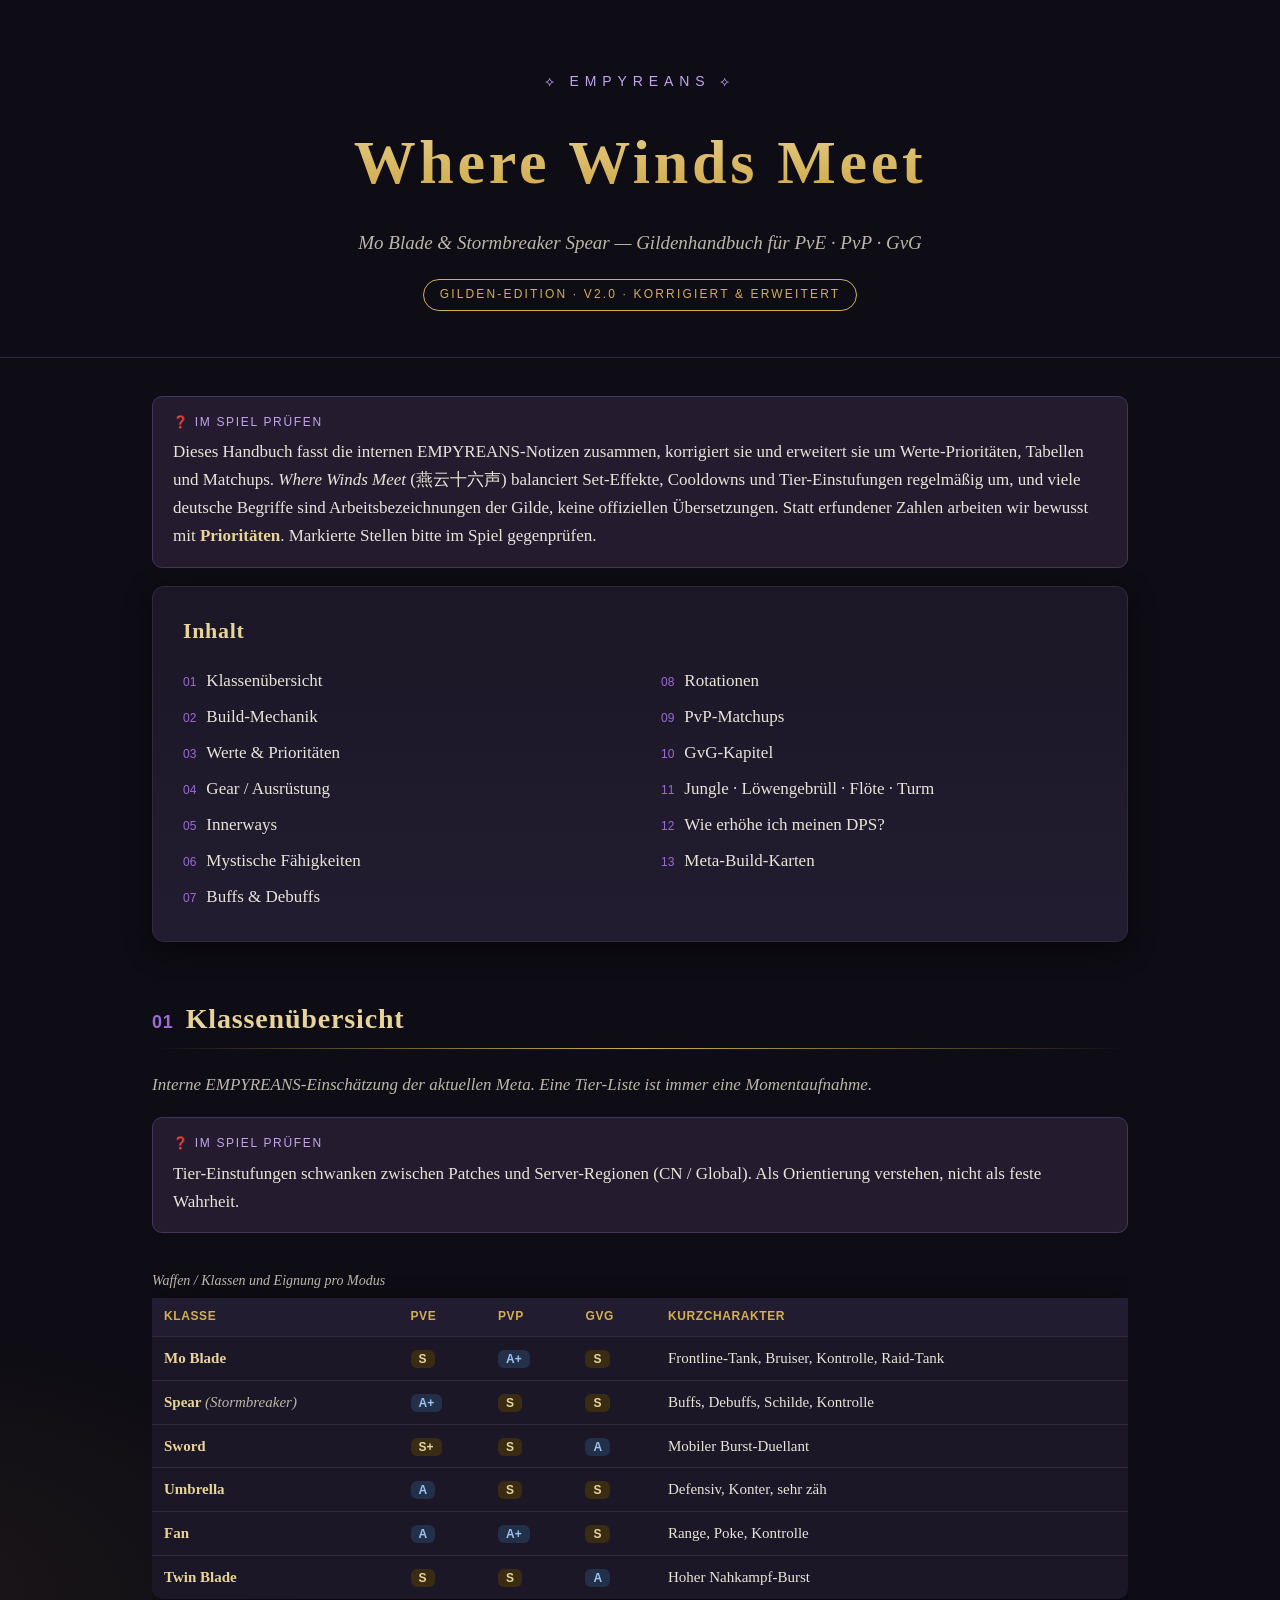
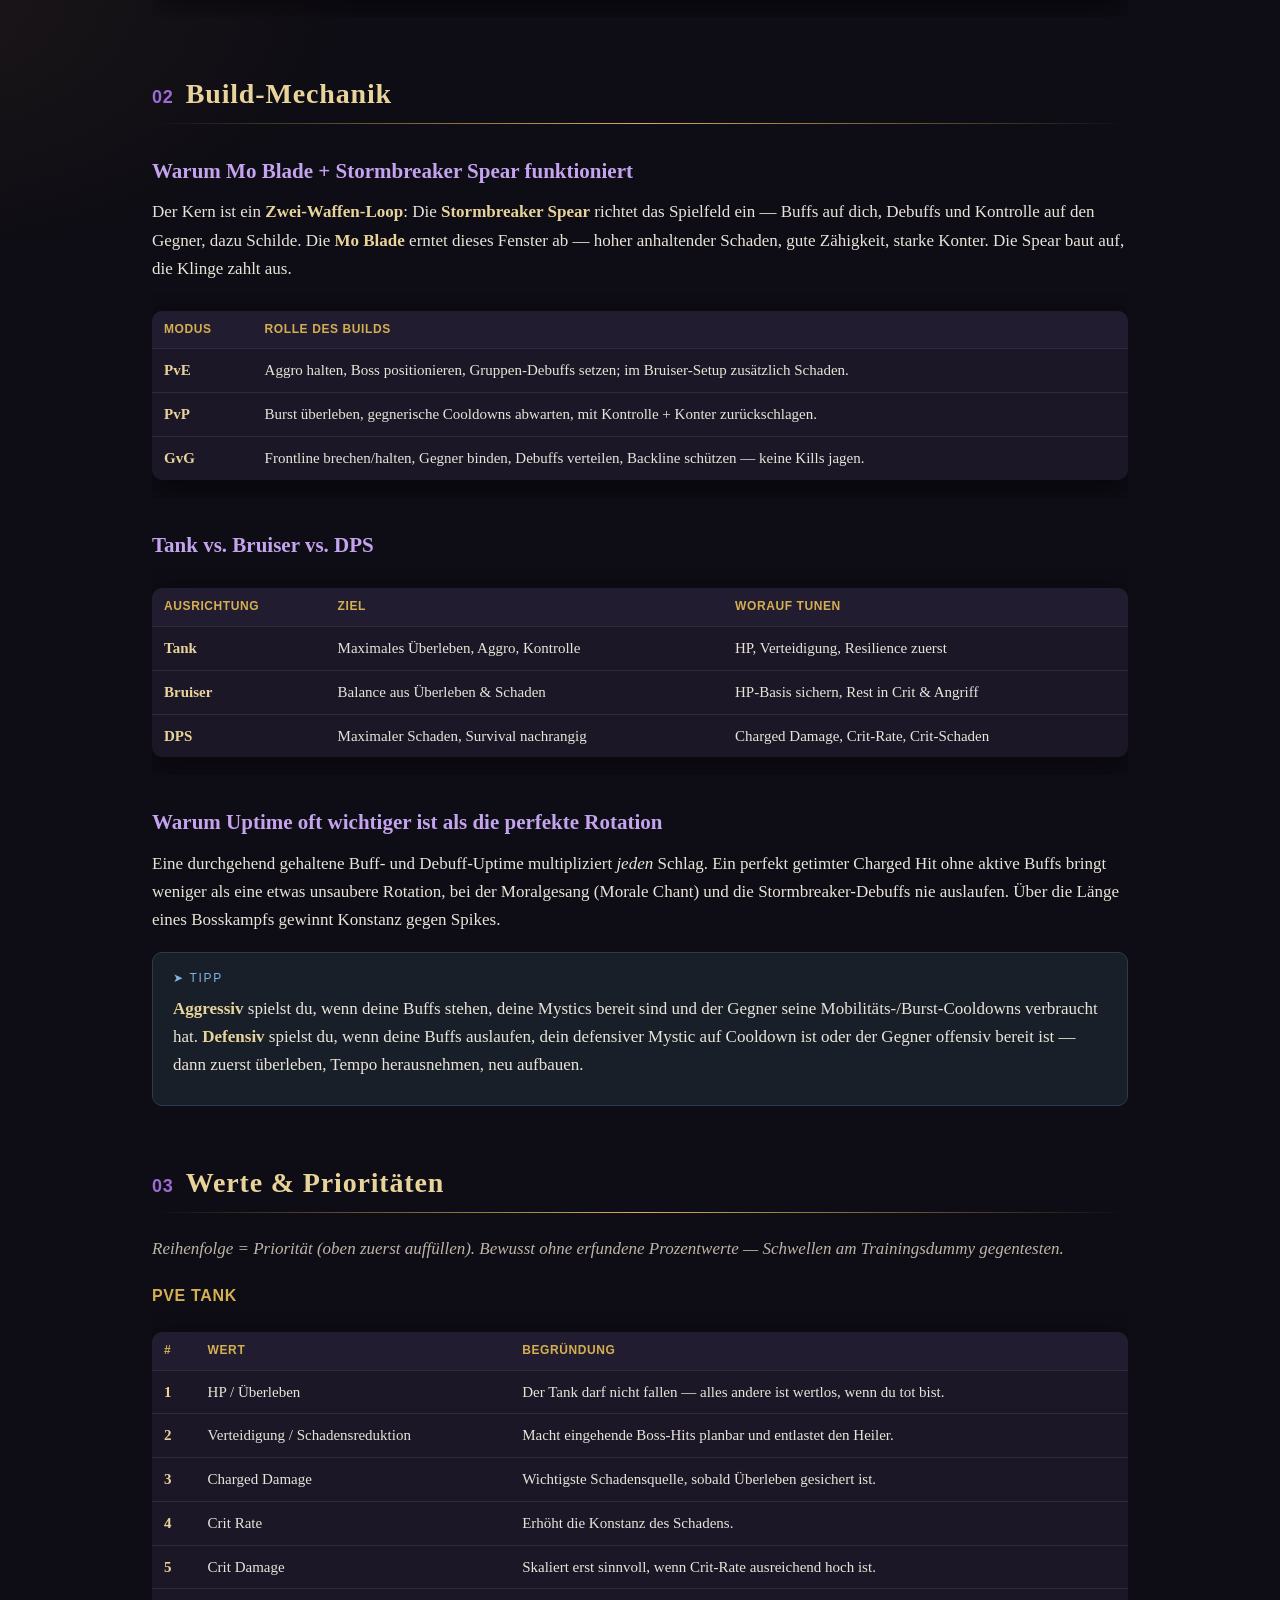
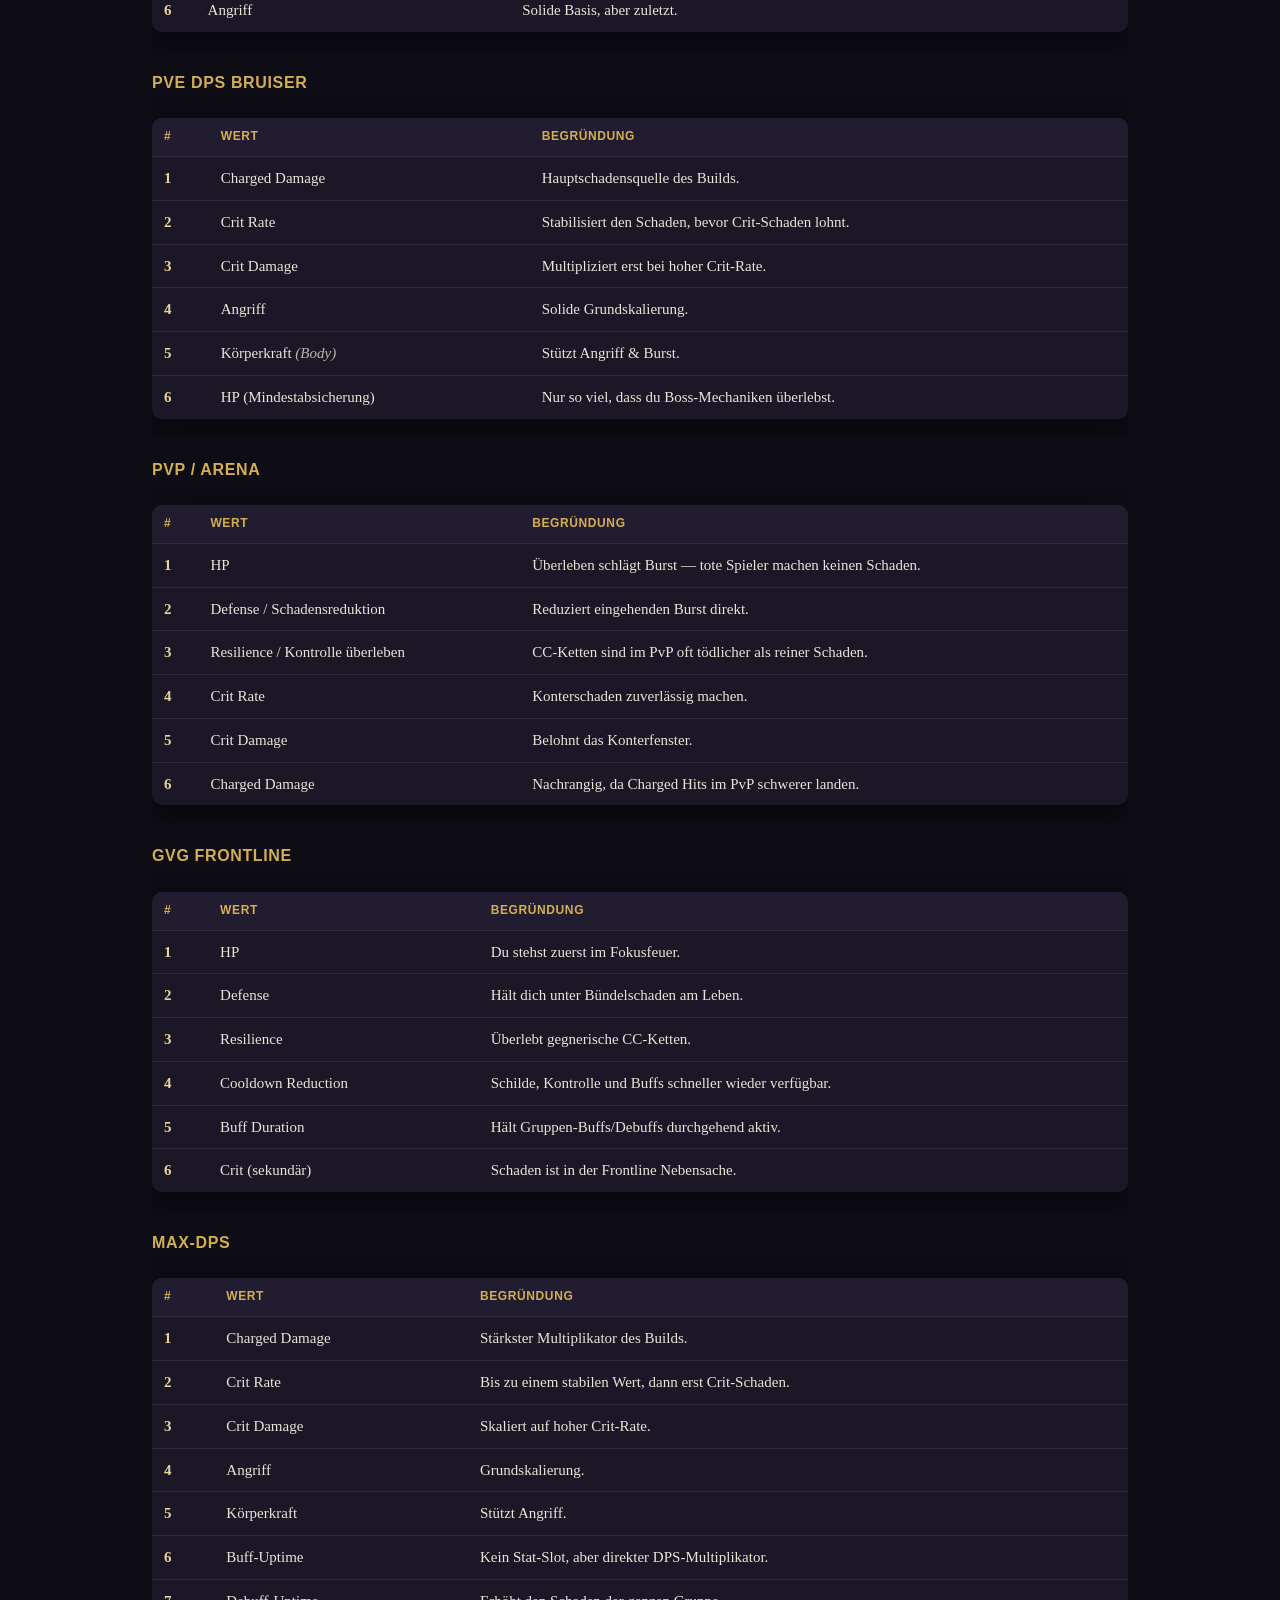
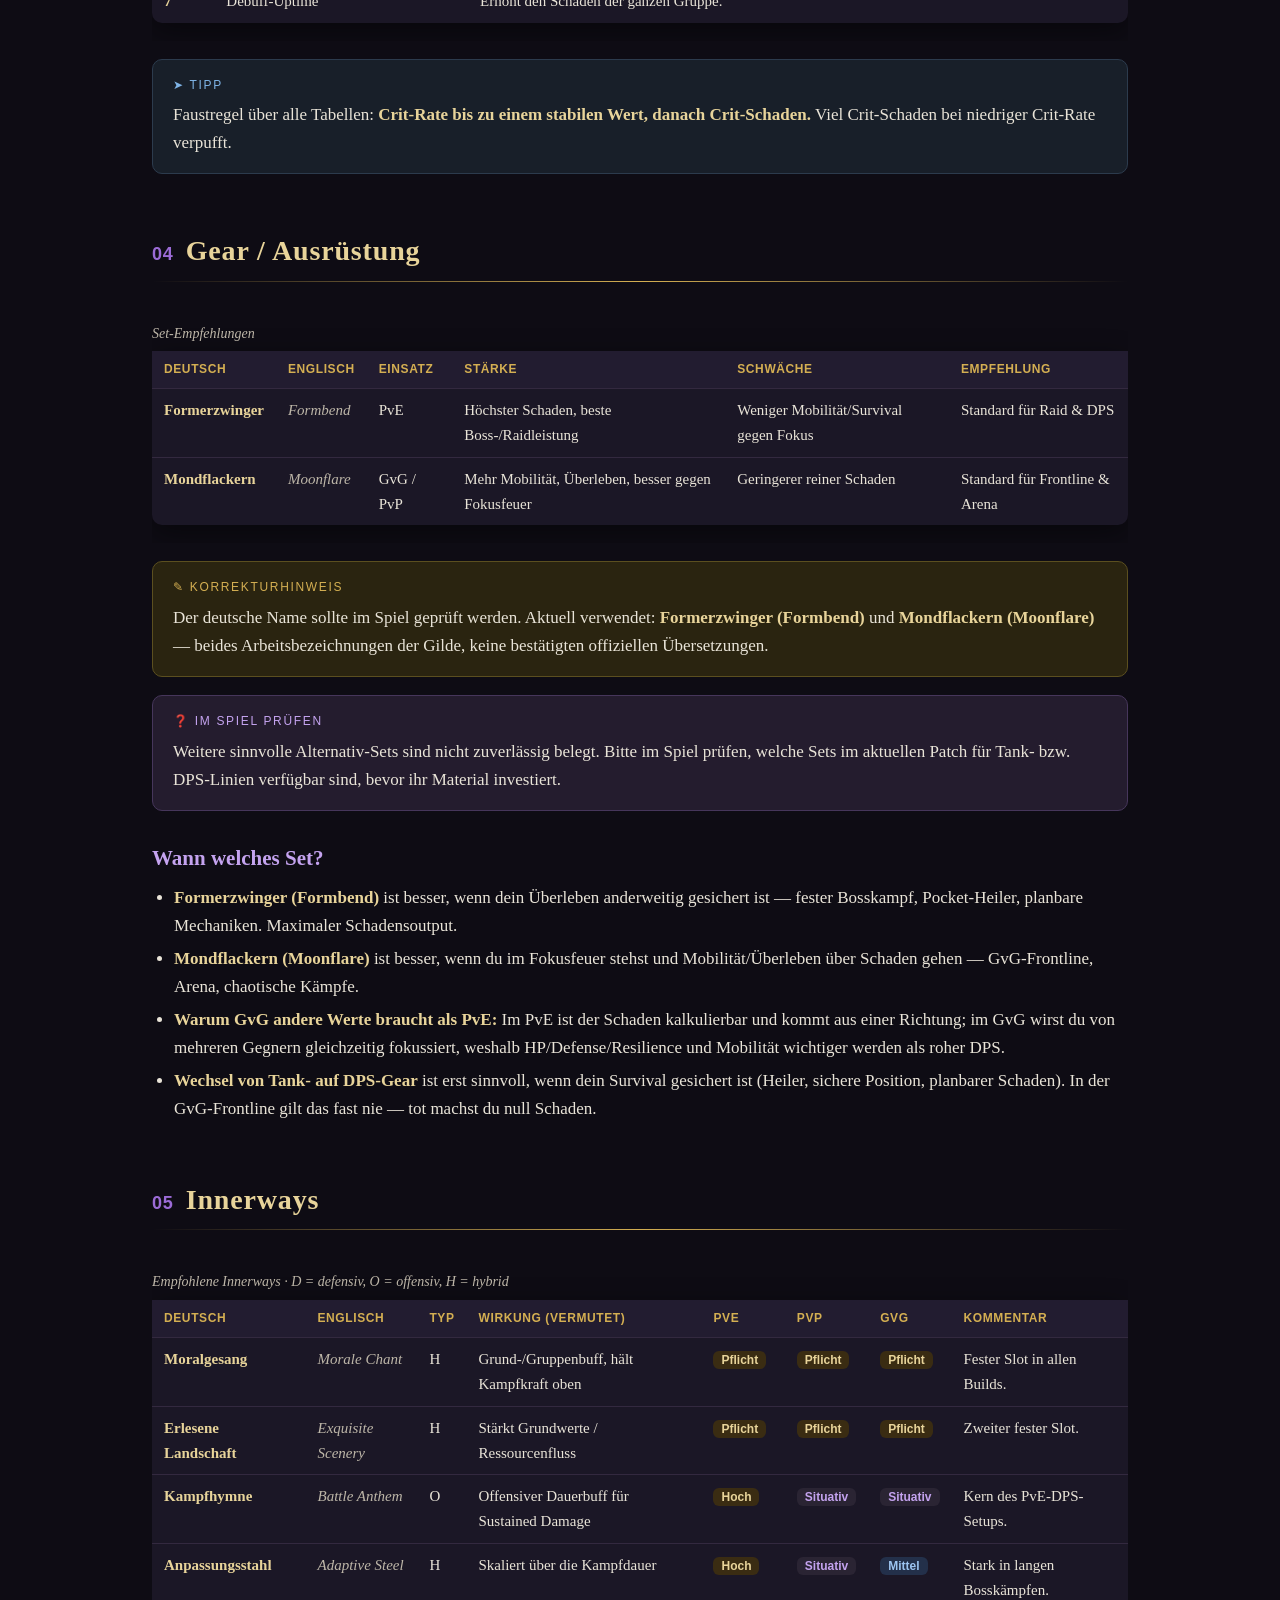
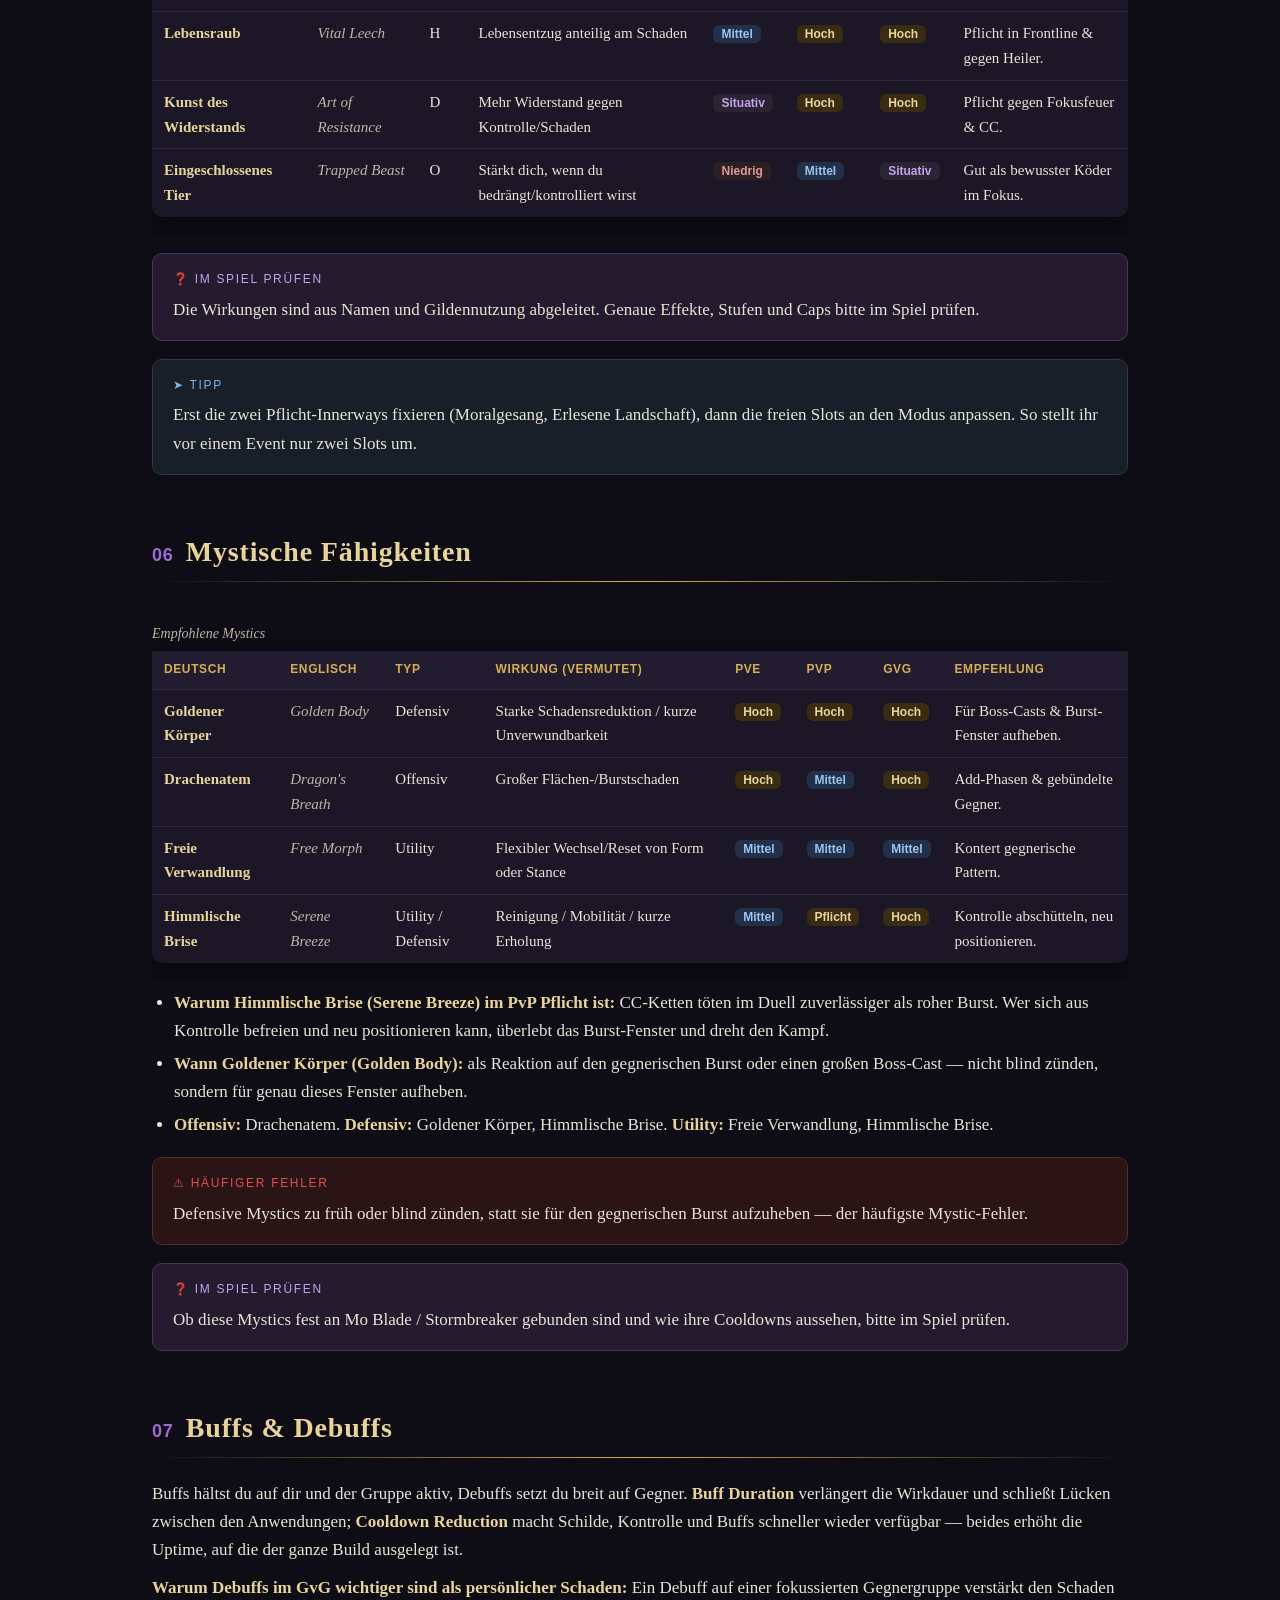
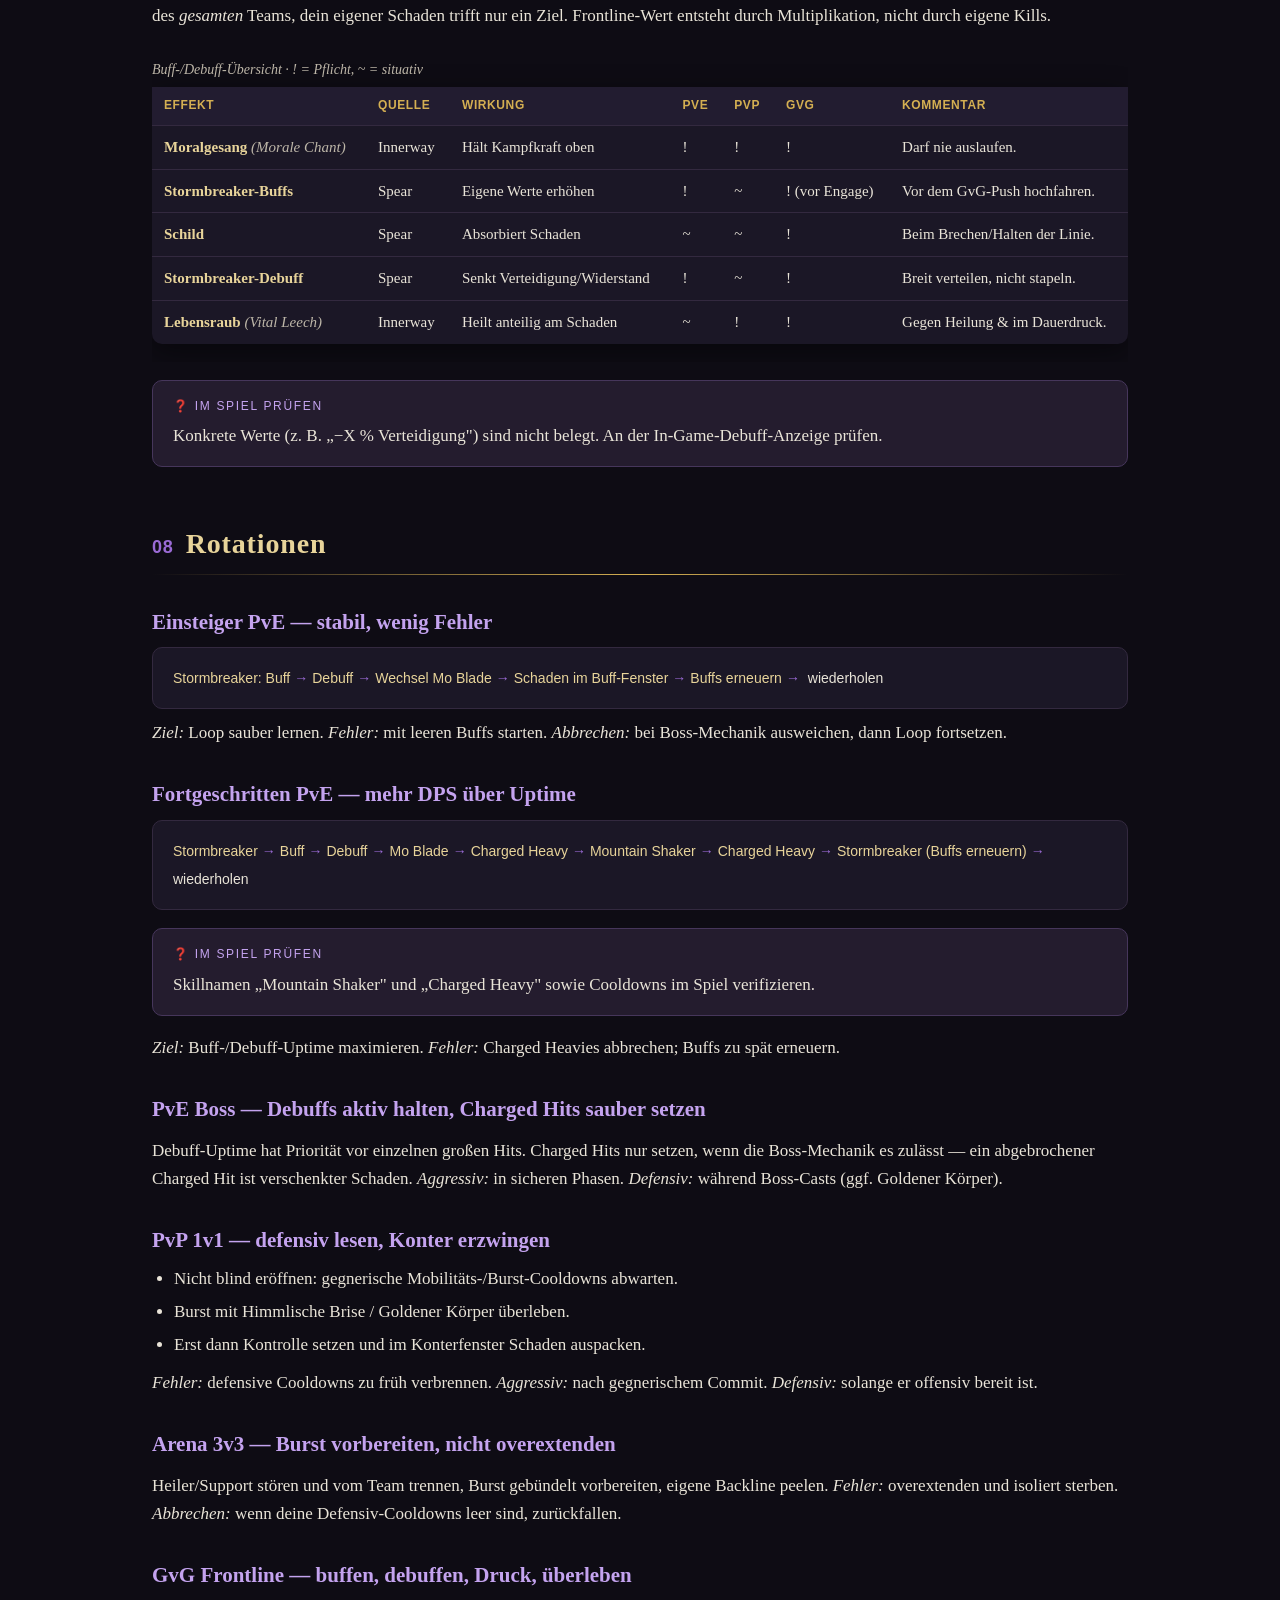
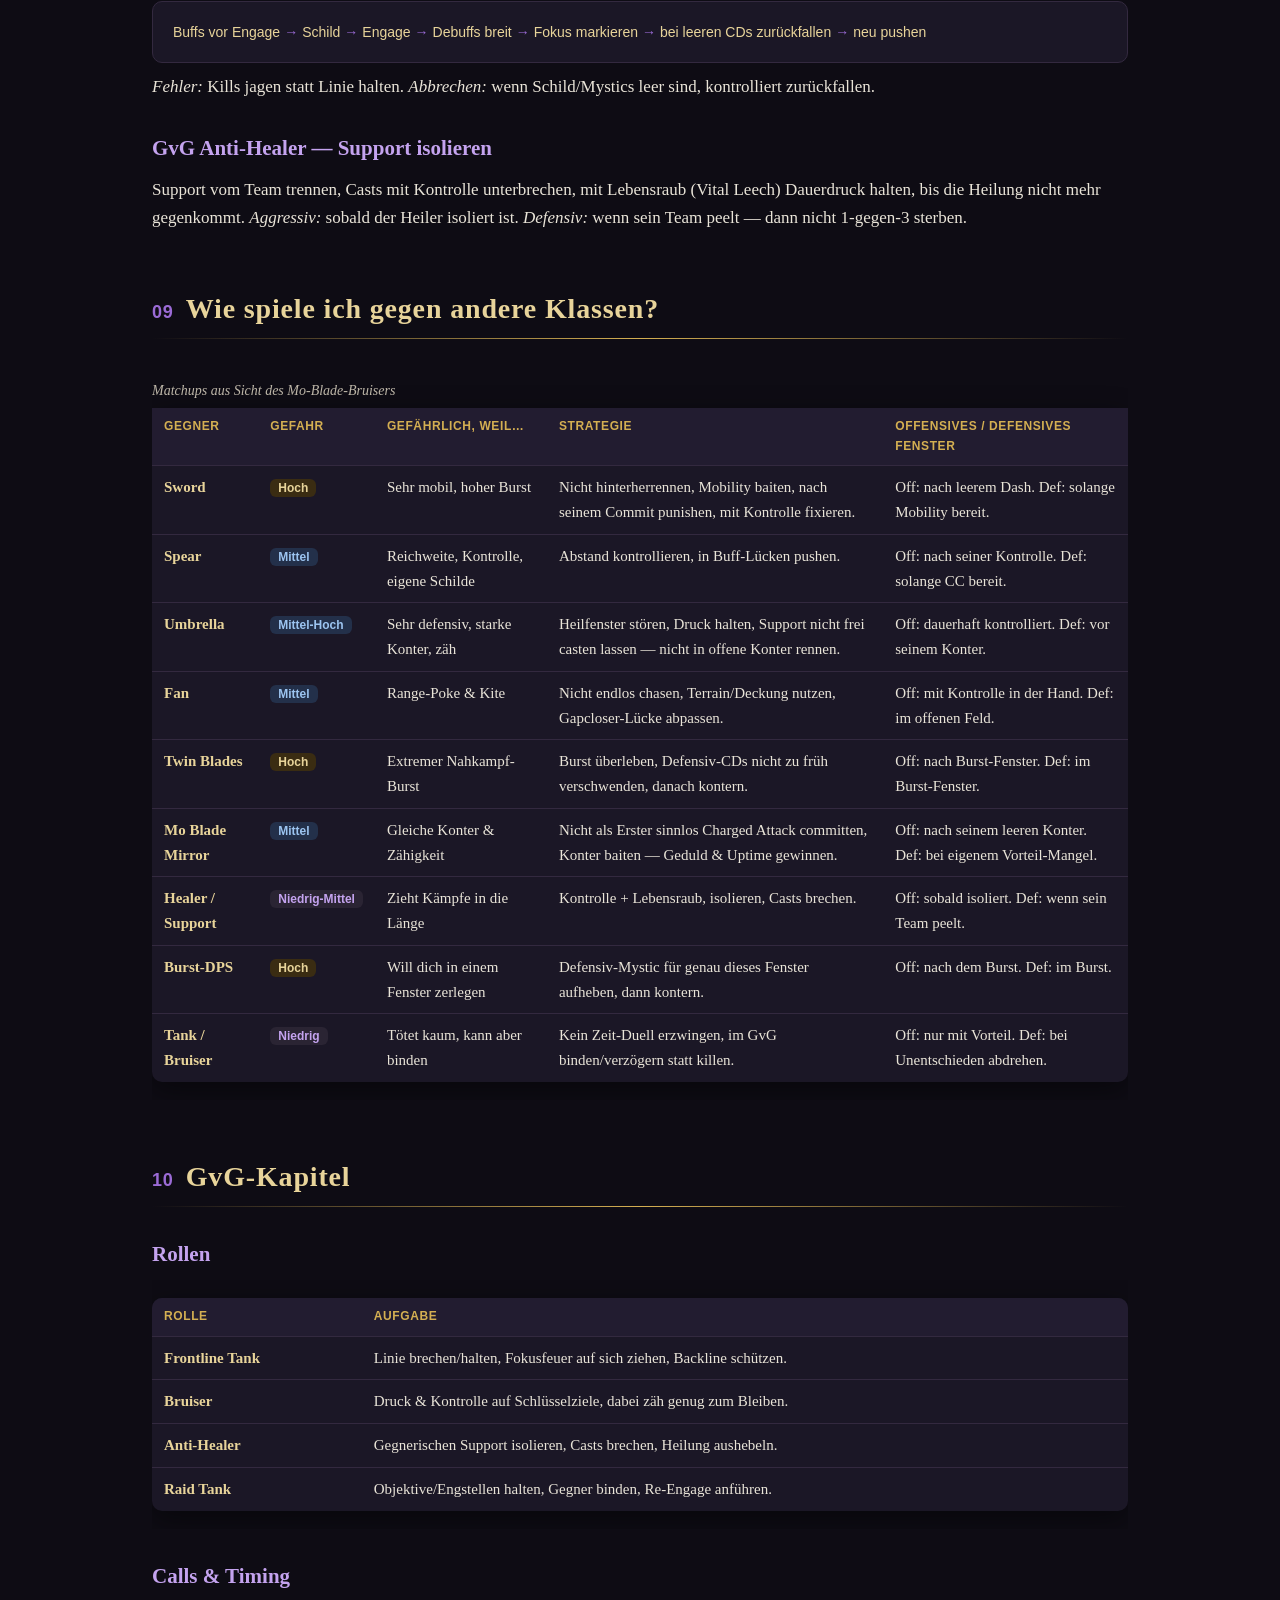
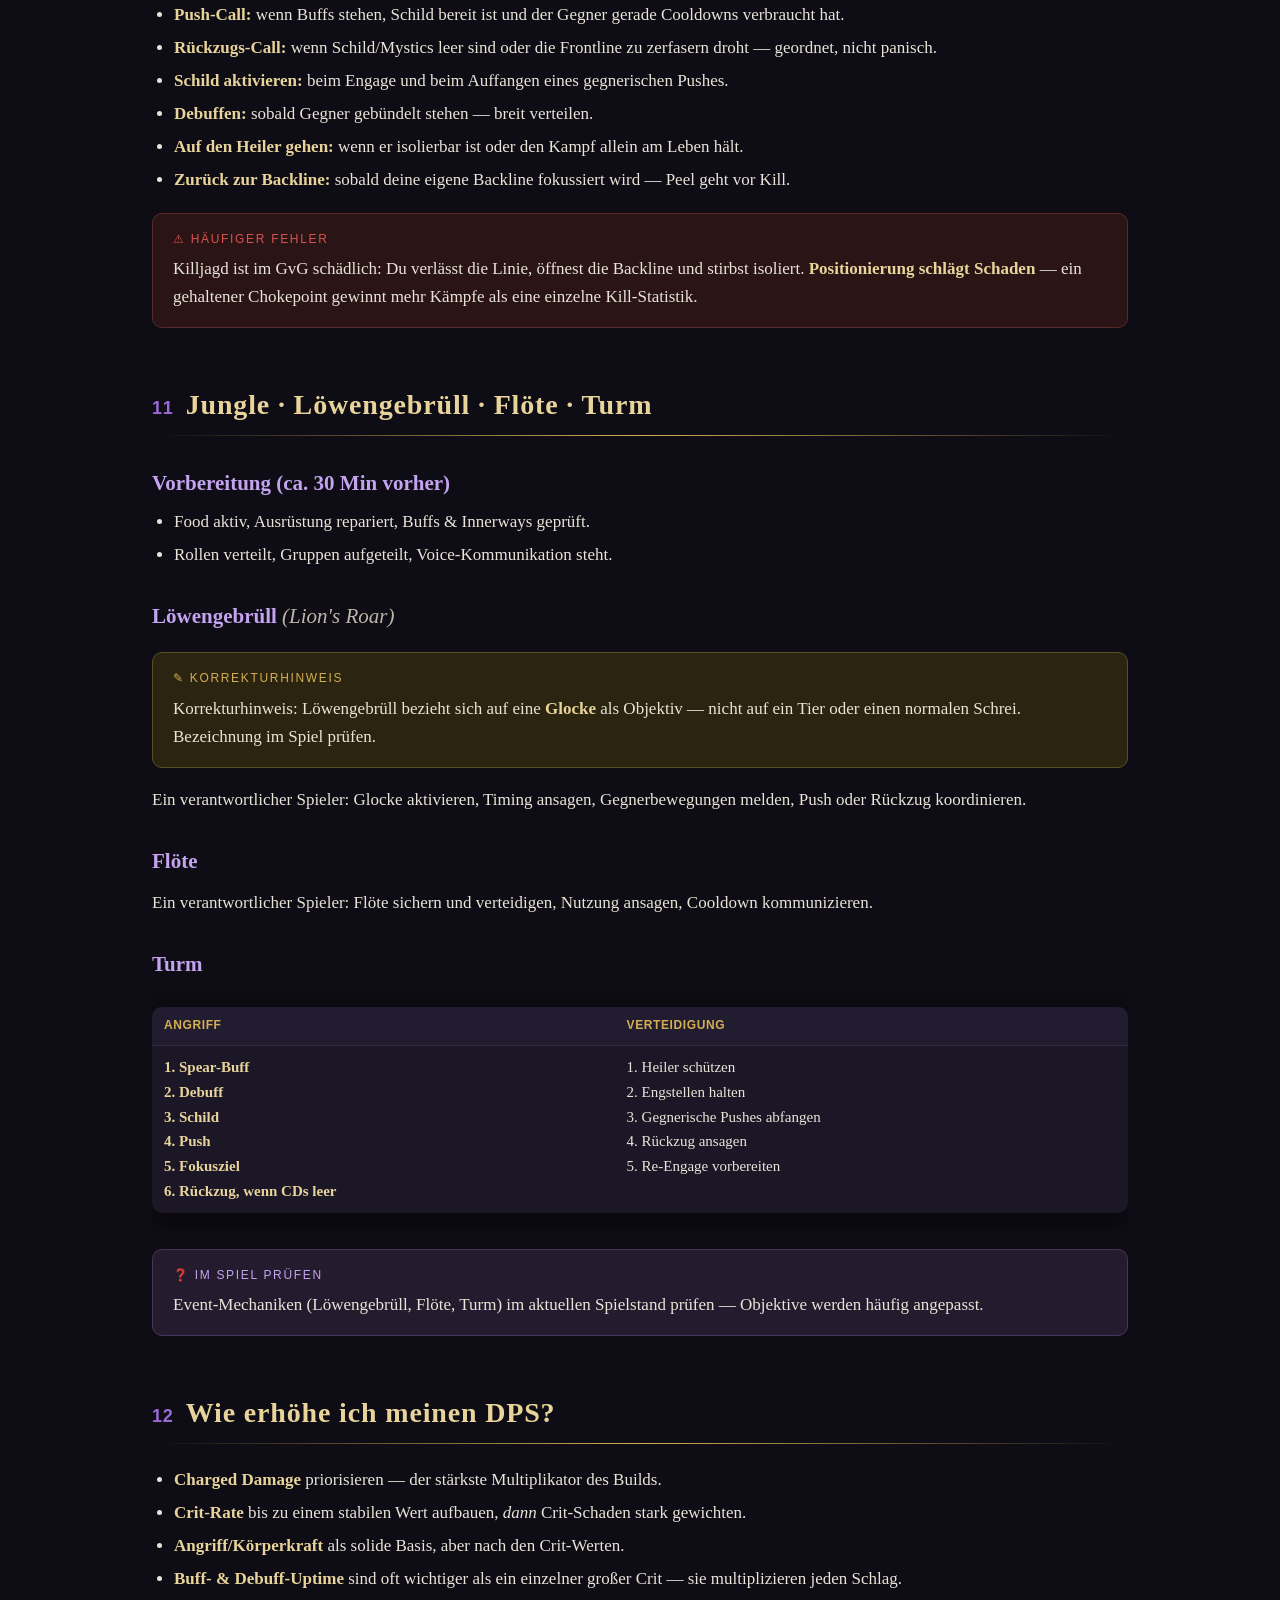
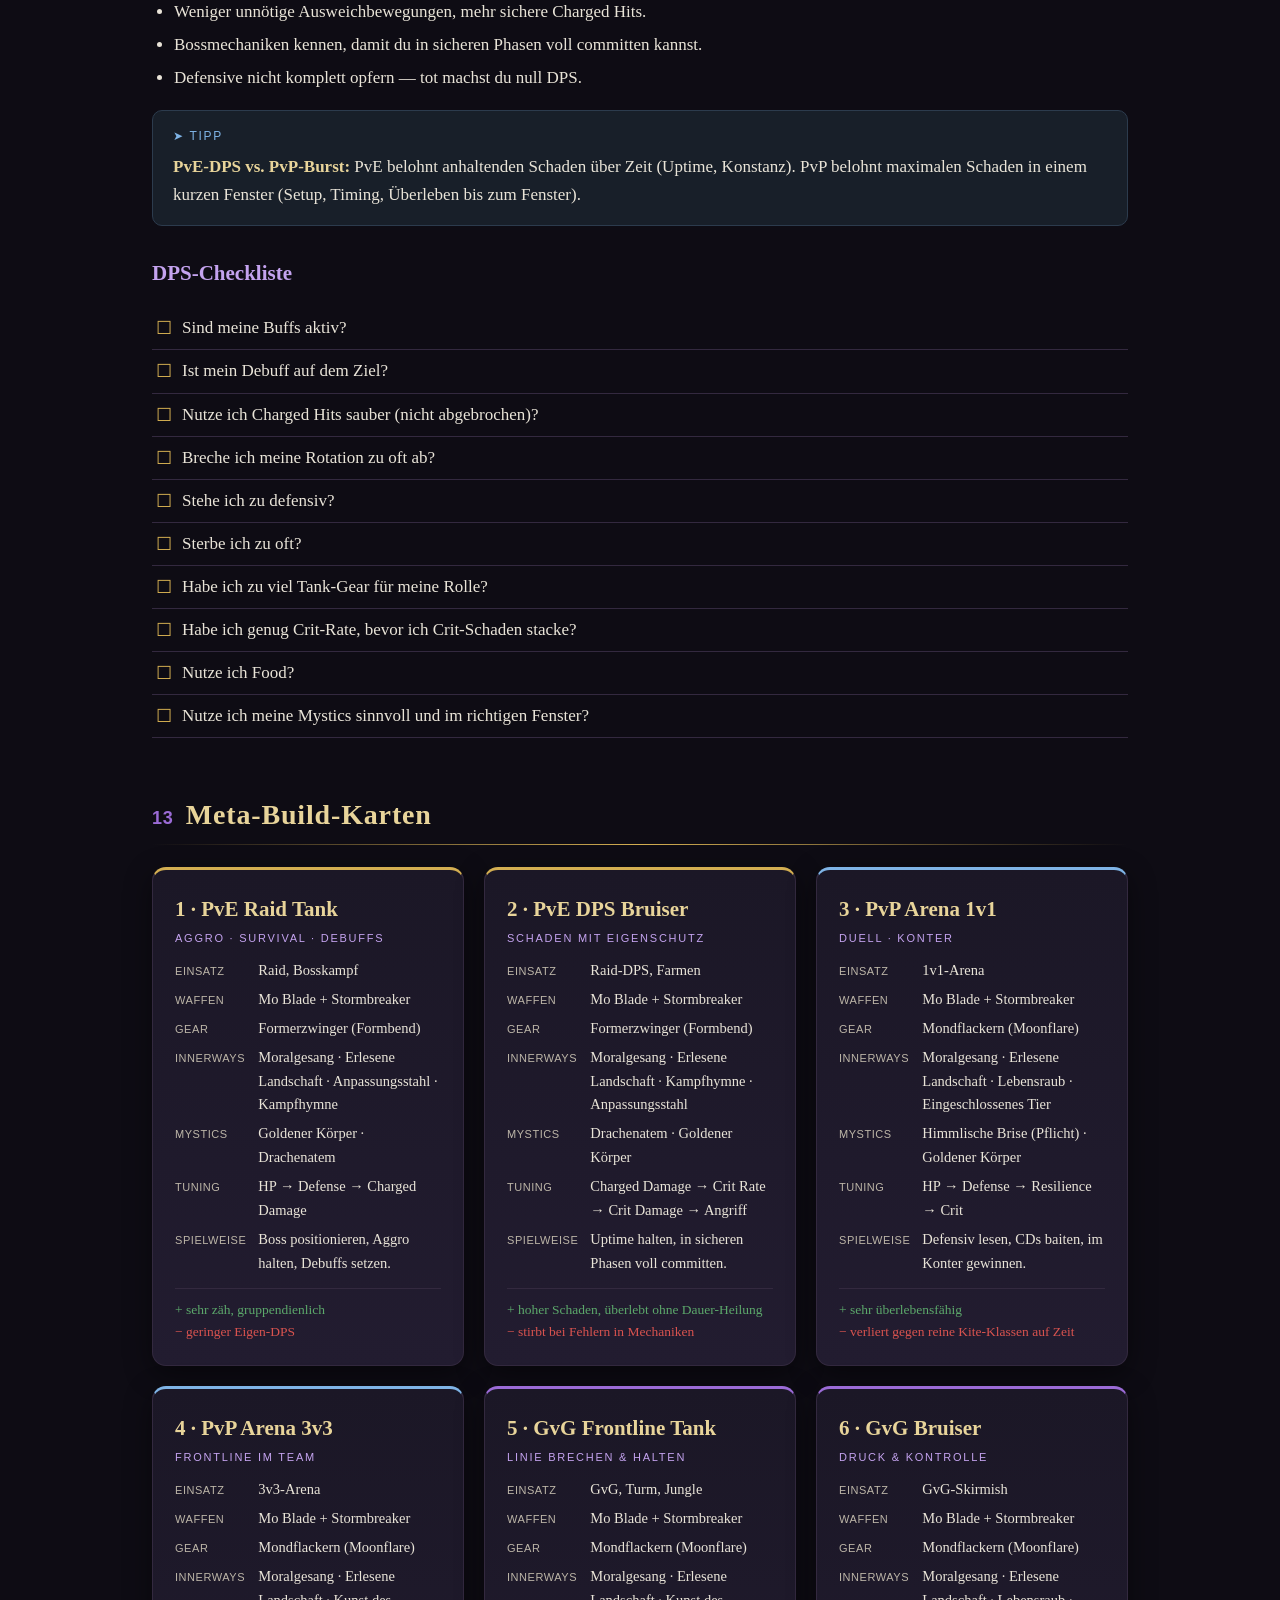
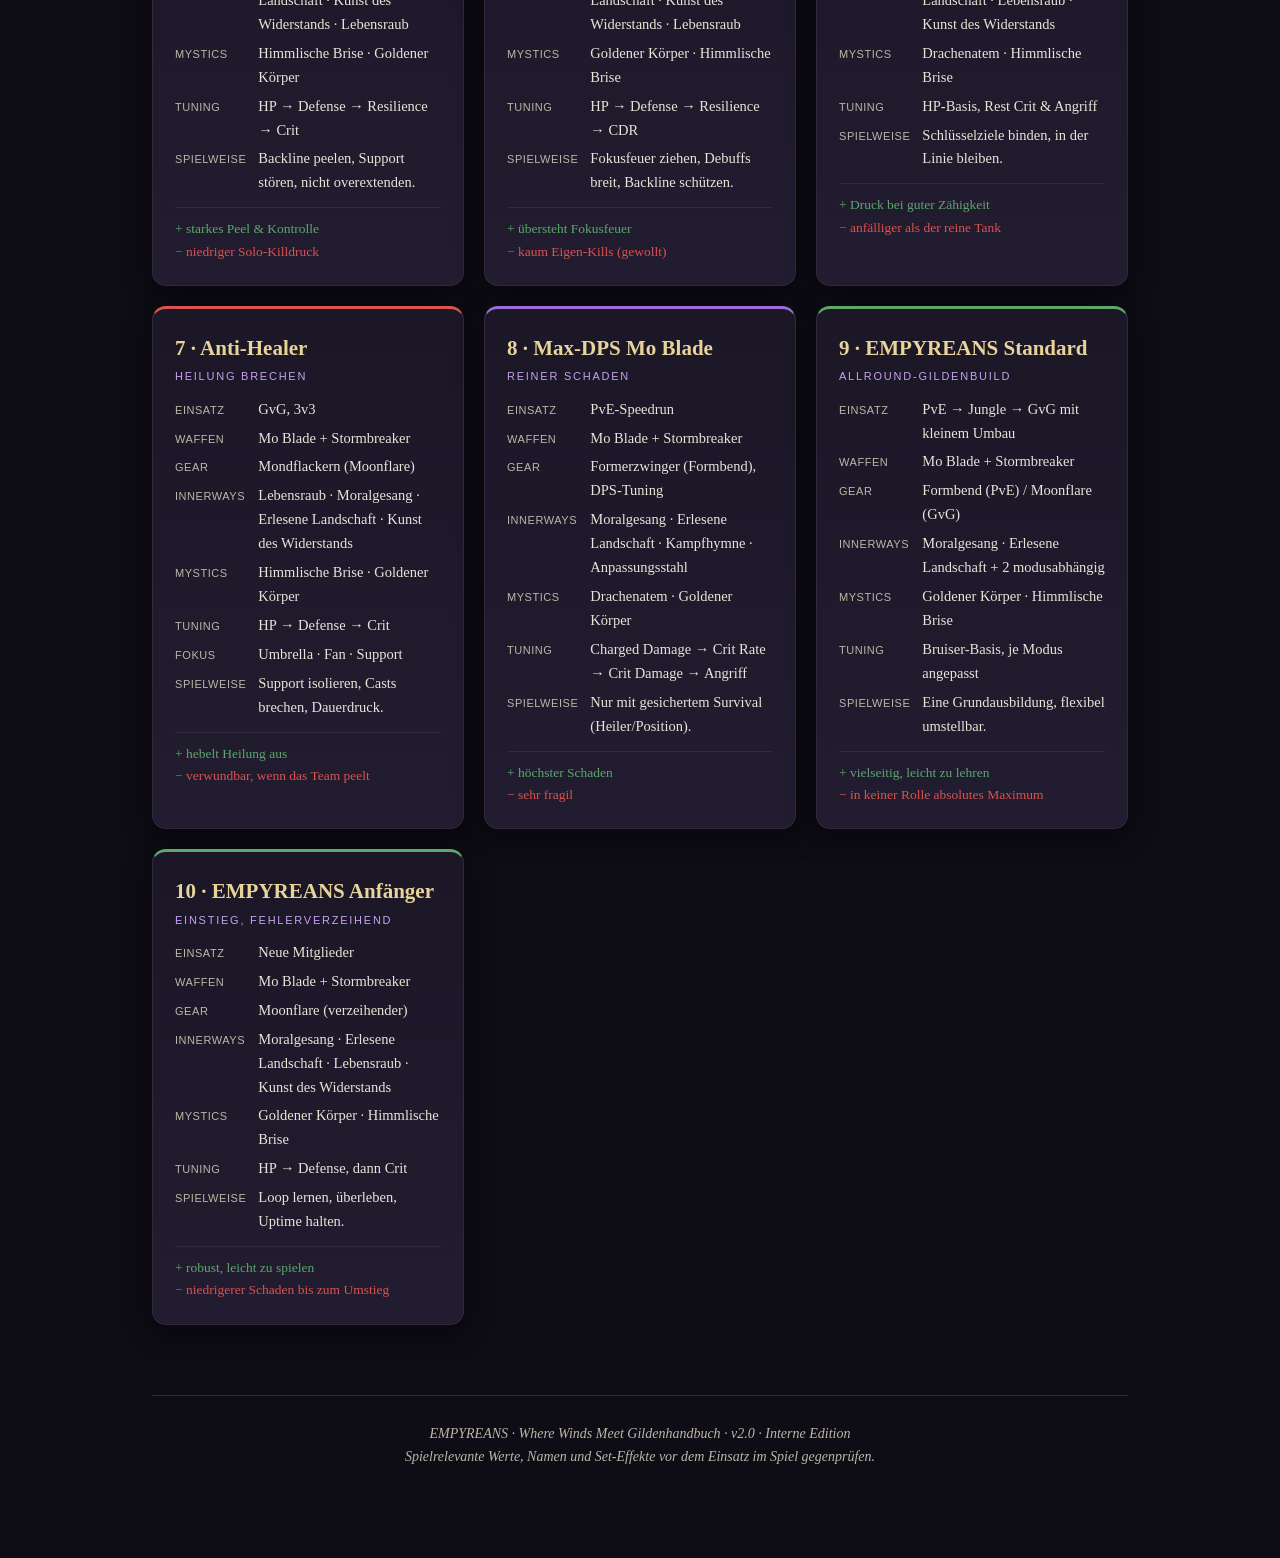
==== empyreans_guide_v2.html @ ba192ee3 "Add files via upload" ====
<!DOCTYPE html>
<html lang="de">
<head>
<meta charset="UTF-8">
<meta name="viewport" content="width=device-width, initial-scale=1.0">
<title>EMPYREANS · Where Winds Meet · Mo Blade / Stormbreaker Gildenhandbuch v2</title>
<style>
:root{
  --bg:#0e0c14;--bg-2:#15121d;--panel:#1b1726;--panel-2:#221c30;
  --ink:#e9e4d8;--ink-soft:#bdb6a8;
  --gold:#d4af52;--gold-soft:#e8d49a;
  --violet:#9b6bd6;--violet-soft:#c4a3ef;
  --red:#d9534f;--red-bg:#2a1416;
  --green:#5ca86b;--green-bg:#13241a;
  --line:#33293f;--shadow:0 8px 28px rgba(0,0,0,.45);
}
*{box-sizing:border-box;}
html{scroll-behavior:smooth;}
body{
  margin:0;
  background:
    radial-gradient(1200px 600px at 80% -10%, rgba(155,107,214,.10), transparent 60%),
    radial-gradient(900px 500px at -10% 10%, rgba(212,175,82,.07), transparent 55%),
    var(--bg);
  color:var(--ink);
  font-family:"Iowan Old Style","Palatino Linotype",Palatino,Georgia,serif;
  line-height:1.65;font-size:17px;
}
.wrap{max-width:1020px;margin:0 auto;padding:0 22px 90px;}

header.hero{text-align:center;padding:70px 20px 46px;border-bottom:1px solid var(--line);margin-bottom:38px;}
header.hero .crest{font-family:"Optima","Gill Sans",sans-serif;letter-spacing:.42em;color:var(--violet-soft);font-size:14px;text-transform:uppercase;margin-bottom:18px;}
header.hero h1{font-family:"Optima",Georgia,serif;font-size:clamp(34px,6vw,62px);margin:0;letter-spacing:.06em;
  background:linear-gradient(180deg,var(--gold-soft),var(--gold) 70%,#9a7c30);-webkit-background-clip:text;background-clip:text;color:transparent;}
header.hero .sub{color:var(--ink-soft);font-style:italic;margin-top:14px;font-size:19px;}
header.hero .ver{margin-top:20px;display:inline-block;border:1px solid var(--gold);color:var(--gold);padding:5px 16px;border-radius:999px;font-family:sans-serif;font-size:12px;letter-spacing:.18em;text-transform:uppercase;}
.rule{height:1px;width:100%;background:linear-gradient(90deg,transparent,var(--gold),transparent);margin:6px 0 0;}

h2{font-family:"Optima",Georgia,serif;font-size:28px;margin:54px 0 6px;color:var(--gold-soft);letter-spacing:.03em;scroll-margin-top:18px;}
h2 .num{color:var(--violet);font-size:18px;margin-right:12px;font-family:sans-serif;}
h2 + .rule{margin-bottom:22px;}
h3{font-size:21px;color:var(--violet-soft);margin:30px 0 8px;}
h4{font-size:16px;color:var(--gold);margin:20px 0 4px;font-family:sans-serif;letter-spacing:.04em;text-transform:uppercase;}
p{margin:10px 0;}a{color:var(--gold-soft);}
.lead{color:var(--ink-soft);font-style:italic;}
strong{color:var(--gold-soft);}.en{color:var(--ink-soft);font-style:italic;font-weight:normal;}

nav.toc{background:linear-gradient(180deg,var(--panel),var(--panel-2));border:1px solid var(--line);border-radius:12px;padding:26px 30px;box-shadow:var(--shadow);}
nav.toc h2{margin:0 0 14px;font-size:22px;}
nav.toc ol{margin:0;padding-left:0;list-style:none;counter-reset:toc;columns:2;column-gap:42px;}
nav.toc li{counter-increment:toc;padding:4px 0;break-inside:avoid;}
nav.toc li::before{content:counter(toc,decimal-leading-zero);color:var(--violet);font-family:sans-serif;font-size:12px;margin-right:10px;}
nav.toc a{color:var(--ink);text-decoration:none;}nav.toc a:hover{color:var(--gold-soft);}

.box{border-radius:10px;padding:16px 20px;margin:18px 0;border:1px solid var(--line);}
.warn{background:var(--red-bg);border-color:#5b2a2a;}
.warn::before{content:"⚠ Häufiger Fehler";display:block;color:var(--red);font-family:sans-serif;font-size:12px;letter-spacing:.14em;text-transform:uppercase;margin-bottom:6px;}
.tip{background:#181f29;border-color:#2c3b4d;}
.tip::before{content:"➤ Tipp";display:block;color:#7fb4e6;font-family:sans-serif;font-size:12px;letter-spacing:.14em;text-transform:uppercase;margin-bottom:6px;}
.rec{background:var(--green-bg);border-color:#2c4d36;}
.rec::before{content:"✓ Empfehlung";display:block;color:var(--green);font-family:sans-serif;font-size:12px;letter-spacing:.14em;text-transform:uppercase;margin-bottom:6px;}
.check{background:#241c2e;border-color:#46365b;}
.check::before{content:"❓ Im Spiel prüfen";display:block;color:var(--violet-soft);font-family:sans-serif;font-size:12px;letter-spacing:.14em;text-transform:uppercase;margin-bottom:6px;}
.fix{background:#2a2410;border-color:#5b4f1f;}
.fix::before{content:"✎ Korrekturhinweis";display:block;color:var(--gold);font-family:sans-serif;font-size:12px;letter-spacing:.14em;text-transform:uppercase;margin-bottom:6px;}

table{width:100%;border-collapse:collapse;margin:18px 0;font-size:15px;background:var(--panel);border-radius:10px;overflow:hidden;box-shadow:var(--shadow);}
caption{caption-side:top;text-align:left;color:var(--ink-soft);font-style:italic;font-size:14px;margin-bottom:6px;}
th,td{padding:9px 12px;text-align:left;border-bottom:1px solid var(--line);vertical-align:top;}
th{background:var(--panel-2);color:var(--gold);font-family:sans-serif;font-size:12px;letter-spacing:.05em;text-transform:uppercase;}
tr:last-child td{border-bottom:none;}
td:first-child{color:var(--gold-soft);font-weight:bold;}
.tw{overflow-x:auto;}
.tier{font-family:sans-serif;font-weight:bold;border-radius:6px;padding:2px 8px;font-size:12px;white-space:nowrap;}
.t-s{background:#3a2c12;color:var(--gold-soft);}
.t-a{background:#23304a;color:#9cc4f0;}
.t-b{background:#2a2433;color:var(--violet-soft);}
.t-c{background:#2c2024;color:#d99;}

.cards{display:grid;grid-template-columns:repeat(auto-fit,minmax(310px,1fr));gap:20px;margin:22px 0;}
.card{background:linear-gradient(180deg,var(--panel),var(--panel-2));border:1px solid var(--line);border-radius:14px;padding:22px;box-shadow:var(--shadow);border-top:3px solid var(--violet);}
.card.pve{border-top-color:var(--gold);}
.card.gvg{border-top-color:var(--violet);}
.card.arena{border-top-color:#7fb4e6;}
.card.anti{border-top-color:var(--red);}
.card.std{border-top-color:var(--green);}
.card h3{margin:0 0 2px;color:var(--gold-soft);}
.card .role{font-family:sans-serif;font-size:11px;letter-spacing:.16em;text-transform:uppercase;color:var(--violet-soft);margin-bottom:12px;}
.card dl{margin:0;display:grid;grid-template-columns:auto 1fr;gap:5px 12px;font-size:14.5px;}
.card dt{color:var(--ink-soft);font-family:sans-serif;font-size:11px;letter-spacing:.05em;text-transform:uppercase;padding-top:3px;}
.card dd{margin:0;color:var(--ink);}
.card .sw{margin-top:12px;padding-top:10px;border-top:1px solid var(--line);font-size:13.5px;}
.card .sw .s{color:var(--green);}.card .sw .w{color:var(--red);}
.card .why{margin-top:8px;font-size:13.5px;color:var(--ink-soft);font-style:italic;}

ul.clean{margin:8px 0;padding-left:22px;}ul.clean li{margin:5px 0;}
ol.clean{margin:8px 0;padding-left:22px;}ol.clean li{margin:5px 0;}
.flow{font-family:sans-serif;font-size:14px;background:var(--panel);border:1px solid var(--line);border-radius:10px;padding:16px 20px;line-height:2;}
.flow .step{color:var(--gold-soft);}.flow .arrow{color:var(--violet);margin:0 4px;}
.checklist{list-style:none;padding-left:0;}
.checklist li{padding:7px 0 7px 30px;position:relative;border-bottom:1px solid var(--line);}
.checklist li::before{content:"☐";position:absolute;left:4px;color:var(--gold);font-size:18px;}

footer{text-align:center;margin-top:70px;padding-top:26px;border-top:1px solid var(--line);color:var(--ink-soft);font-size:14px;font-style:italic;}

@media print{
  body{background:#fff;color:#1a1a1a;font-size:10.5pt;}
  header.hero h1{color:#7a5e18;-webkit-text-fill-color:#7a5e18;}
  nav.toc,.card,table,.box,.flow{box-shadow:none;break-inside:avoid;}
  h2{color:#7a5e18;page-break-after:avoid;}.cards{grid-template-columns:1fr 1fr;}a{color:#1a1a1a;}.en,.lead{color:#555;}
}
@media (prefers-reduced-motion:reduce){html{scroll-behavior:auto;}}
@media (max-width:600px){nav.toc ol{columns:1;}body{font-size:16px;}.card dl{grid-template-columns:1fr;}}
</style>
</head>
<body>
<header class="hero">
  <div class="crest">⟡ Empyreans ⟡</div>
  <h1>Where Winds Meet</h1>
  <div class="sub">Mo Blade &amp; Stormbreaker Spear — Gildenhandbuch für PvE · PvP · GvG</div>
  <div class="ver">Gilden-Edition · v2.0 · korrigiert &amp; erweitert</div>
</header>

<div class="wrap">

<div class="box check">
Dieses Handbuch fasst die internen EMPYREANS-Notizen zusammen, korrigiert sie und erweitert sie um Werte-Prioritäten, Tabellen und Matchups. <em>Where Winds Meet</em> (燕云十六声) balanciert Set-Effekte, Cooldowns und Tier-Einstufungen regelmäßig um, und viele deutsche Begriffe sind Arbeitsbezeichnungen der Gilde, keine offiziellen Übersetzungen. Statt erfundener Zahlen arbeiten wir bewusst mit <strong>Prioritäten</strong>. Markierte Stellen bitte im Spiel gegenprüfen.
</div>

<nav class="toc" id="top">
  <h2>Inhalt</h2>
  <ol>
    <li><a href="#klassen">Klassenübersicht</a></li>
    <li><a href="#mechanik">Build-Mechanik</a></li>
    <li><a href="#werte">Werte &amp; Prioritäten</a></li>
    <li><a href="#gear">Gear / Ausrüstung</a></li>
    <li><a href="#innerways">Innerways</a></li>
    <li><a href="#mystics">Mystische Fähigkeiten</a></li>
    <li><a href="#buffs">Buffs &amp; Debuffs</a></li>
    <li><a href="#rotationen">Rotationen</a></li>
    <li><a href="#matchups">PvP-Matchups</a></li>
    <li><a href="#gvg">GvG-Kapitel</a></li>
    <li><a href="#events">Jungle · Löwengebrüll · Flöte · Turm</a></li>
    <li><a href="#dps">Wie erhöhe ich meinen DPS?</a></li>
    <li><a href="#meta">Meta-Build-Karten</a></li>
  </ol>
</nav>

<!-- 1 -->
<h2 id="klassen"><span class="num">01</span>Klassenübersicht</h2>
<div class="rule"></div>
<p class="lead">Interne EMPYREANS-Einschätzung der aktuellen Meta. Eine Tier-Liste ist immer eine Momentaufnahme.</p>
<div class="box check">Tier-Einstufungen schwanken zwischen Patches und Server-Regionen (CN / Global). Als Orientierung verstehen, nicht als feste Wahrheit.</div>
<div class="tw"><table>
<caption>Waffen / Klassen und Eignung pro Modus</caption>
<tr><th>Klasse</th><th>PvE</th><th>PvP</th><th>GvG</th><th>Kurzcharakter</th></tr>
<tr><td>Mo Blade</td><td><span class="tier t-s">S</span></td><td><span class="tier t-a">A+</span></td><td><span class="tier t-s">S</span></td><td>Frontline-Tank, Bruiser, Kontrolle, Raid-Tank</td></tr>
<tr><td>Spear <span class="en">(Stormbreaker)</span></td><td><span class="tier t-a">A+</span></td><td><span class="tier t-s">S</span></td><td><span class="tier t-s">S</span></td><td>Buffs, Debuffs, Schilde, Kontrolle</td></tr>
<tr><td>Sword</td><td><span class="tier t-s">S+</span></td><td><span class="tier t-s">S</span></td><td><span class="tier t-a">A</span></td><td>Mobiler Burst-Duellant</td></tr>
<tr><td>Umbrella</td><td><span class="tier t-a">A</span></td><td><span class="tier t-s">S</span></td><td><span class="tier t-s">S</span></td><td>Defensiv, Konter, sehr zäh</td></tr>
<tr><td>Fan</td><td><span class="tier t-a">A</span></td><td><span class="tier t-a">A+</span></td><td><span class="tier t-s">S</span></td><td>Range, Poke, Kontrolle</td></tr>
<tr><td>Twin Blade</td><td><span class="tier t-s">S</span></td><td><span class="tier t-s">S</span></td><td><span class="tier t-a">A</span></td><td>Hoher Nahkampf-Burst</td></tr>
</table></div>

<!-- 2 -->
<h2 id="mechanik"><span class="num">02</span>Build-Mechanik</h2>
<div class="rule"></div>
<h3>Warum Mo Blade + Stormbreaker Spear funktioniert</h3>
<p>Der Kern ist ein <strong>Zwei-Waffen-Loop</strong>: Die <strong>Stormbreaker Spear</strong> richtet das Spielfeld ein — Buffs auf dich, Debuffs und Kontrolle auf den Gegner, dazu Schilde. Die <strong>Mo Blade</strong> erntet dieses Fenster ab — hoher anhaltender Schaden, gute Zähigkeit, starke Konter. Die Spear baut auf, die Klinge zahlt aus.</p>
<div class="tw"><table>
<tr><th>Modus</th><th>Rolle des Builds</th></tr>
<tr><td>PvE</td><td>Aggro halten, Boss positionieren, Gruppen-Debuffs setzen; im Bruiser-Setup zusätzlich Schaden.</td></tr>
<tr><td>PvP</td><td>Burst überleben, gegnerische Cooldowns abwarten, mit Kontrolle + Konter zurückschlagen.</td></tr>
<tr><td>GvG</td><td>Frontline brechen/halten, Gegner binden, Debuffs verteilen, Backline schützen — keine Kills jagen.</td></tr>
</table></div>

<h3>Tank vs. Bruiser vs. DPS</h3>
<div class="tw"><table>
<tr><th>Ausrichtung</th><th>Ziel</th><th>Worauf tunen</th></tr>
<tr><td>Tank</td><td>Maximales Überleben, Aggro, Kontrolle</td><td>HP, Verteidigung, Resilience zuerst</td></tr>
<tr><td>Bruiser</td><td>Balance aus Überleben &amp; Schaden</td><td>HP-Basis sichern, Rest in Crit &amp; Angriff</td></tr>
<tr><td>DPS</td><td>Maximaler Schaden, Survival nachrangig</td><td>Charged Damage, Crit-Rate, Crit-Schaden</td></tr>
</table></div>

<h3>Warum Uptime oft wichtiger ist als die perfekte Rotation</h3>
<p>Eine durchgehend gehaltene Buff- und Debuff-Uptime multipliziert <em>jeden</em> Schlag. Ein perfekt getimter Charged Hit ohne aktive Buffs bringt weniger als eine etwas unsaubere Rotation, bei der Moralgesang (Morale Chant) und die Stormbreaker-Debuffs nie auslaufen. Über die Länge eines Bosskampfs gewinnt Konstanz gegen Spikes.</p>

<div class="box tip"><strong>Aggressiv</strong> spielst du, wenn deine Buffs stehen, deine Mystics bereit sind und der Gegner seine Mobilitäts-/Burst-Cooldowns verbraucht hat. <strong>Defensiv</strong> spielst du, wenn deine Buffs auslaufen, dein defensiver Mystic auf Cooldown ist oder der Gegner offensiv bereit ist — dann zuerst überleben, Tempo herausnehmen, neu aufbauen.</p></div>

<!-- 3 -->
<h2 id="werte"><span class="num">03</span>Werte &amp; Prioritäten</h2>
<div class="rule"></div>
<p class="lead">Reihenfolge = Priorität (oben zuerst auffüllen). Bewusst ohne erfundene Prozentwerte — Schwellen am Trainingsdummy gegentesten.</p>

<h4>PvE Tank</h4>
<div class="tw"><table>
<tr><th>#</th><th>Wert</th><th>Begründung</th></tr>
<tr><td>1</td><td>HP / Überleben</td><td>Der Tank darf nicht fallen — alles andere ist wertlos, wenn du tot bist.</td></tr>
<tr><td>2</td><td>Verteidigung / Schadensreduktion</td><td>Macht eingehende Boss-Hits planbar und entlastet den Heiler.</td></tr>
<tr><td>3</td><td>Charged Damage</td><td>Wichtigste Schadensquelle, sobald Überleben gesichert ist.</td></tr>
<tr><td>4</td><td>Crit Rate</td><td>Erhöht die Konstanz des Schadens.</td></tr>
<tr><td>5</td><td>Crit Damage</td><td>Skaliert erst sinnvoll, wenn Crit-Rate ausreichend hoch ist.</td></tr>
<tr><td>6</td><td>Angriff</td><td>Solide Basis, aber zuletzt.</td></tr>
</table></div>

<h4>PvE DPS Bruiser</h4>
<div class="tw"><table>
<tr><th>#</th><th>Wert</th><th>Begründung</th></tr>
<tr><td>1</td><td>Charged Damage</td><td>Hauptschadensquelle des Builds.</td></tr>
<tr><td>2</td><td>Crit Rate</td><td>Stabilisiert den Schaden, bevor Crit-Schaden lohnt.</td></tr>
<tr><td>3</td><td>Crit Damage</td><td>Multipliziert erst bei hoher Crit-Rate.</td></tr>
<tr><td>4</td><td>Angriff</td><td>Solide Grundskalierung.</td></tr>
<tr><td>5</td><td>Körperkraft <span class="en">(Body)</span></td><td>Stützt Angriff &amp; Burst.</td></tr>
<tr><td>6</td><td>HP (Mindestabsicherung)</td><td>Nur so viel, dass du Boss-Mechaniken überlebst.</td></tr>
</table></div>

<h4>PvP / Arena</h4>
<div class="tw"><table>
<tr><th>#</th><th>Wert</th><th>Begründung</th></tr>
<tr><td>1</td><td>HP</td><td>Überleben schlägt Burst — tote Spieler machen keinen Schaden.</td></tr>
<tr><td>2</td><td>Defense / Schadensreduktion</td><td>Reduziert eingehenden Burst direkt.</td></tr>
<tr><td>3</td><td>Resilience / Kontrolle überleben</td><td>CC-Ketten sind im PvP oft tödlicher als reiner Schaden.</td></tr>
<tr><td>4</td><td>Crit Rate</td><td>Konterschaden zuverlässig machen.</td></tr>
<tr><td>5</td><td>Crit Damage</td><td>Belohnt das Konterfenster.</td></tr>
<tr><td>6</td><td>Charged Damage</td><td>Nachrangig, da Charged Hits im PvP schwerer landen.</td></tr>
</table></div>

<h4>GvG Frontline</h4>
<div class="tw"><table>
<tr><th>#</th><th>Wert</th><th>Begründung</th></tr>
<tr><td>1</td><td>HP</td><td>Du stehst zuerst im Fokusfeuer.</td></tr>
<tr><td>2</td><td>Defense</td><td>Hält dich unter Bündelschaden am Leben.</td></tr>
<tr><td>3</td><td>Resilience</td><td>Überlebt gegnerische CC-Ketten.</td></tr>
<tr><td>4</td><td>Cooldown Reduction</td><td>Schilde, Kontrolle und Buffs schneller wieder verfügbar.</td></tr>
<tr><td>5</td><td>Buff Duration</td><td>Hält Gruppen-Buffs/Debuffs durchgehend aktiv.</td></tr>
<tr><td>6</td><td>Crit (sekundär)</td><td>Schaden ist in der Frontline Nebensache.</td></tr>
</table></div>

<h4>Max-DPS</h4>
<div class="tw"><table>
<tr><th>#</th><th>Wert</th><th>Begründung</th></tr>
<tr><td>1</td><td>Charged Damage</td><td>Stärkster Multiplikator des Builds.</td></tr>
<tr><td>2</td><td>Crit Rate</td><td>Bis zu einem stabilen Wert, dann erst Crit-Schaden.</td></tr>
<tr><td>3</td><td>Crit Damage</td><td>Skaliert auf hoher Crit-Rate.</td></tr>
<tr><td>4</td><td>Angriff</td><td>Grundskalierung.</td></tr>
<tr><td>5</td><td>Körperkraft</td><td>Stützt Angriff.</td></tr>
<tr><td>6</td><td>Buff-Uptime</td><td>Kein Stat-Slot, aber direkter DPS-Multiplikator.</td></tr>
<tr><td>7</td><td>Debuff-Uptime</td><td>Erhöht den Schaden der ganzen Gruppe.</td></tr>
</table></div>
<div class="box tip">Faustregel über alle Tabellen: <strong>Crit-Rate bis zu einem stabilen Wert, danach Crit-Schaden.</strong> Viel Crit-Schaden bei niedriger Crit-Rate verpufft.</div>

<!-- 4 -->
<h2 id="gear"><span class="num">04</span>Gear / Ausrüstung</h2>
<div class="rule"></div>
<div class="tw"><table>
<caption>Set-Empfehlungen</caption>
<tr><th>Deutsch</th><th>Englisch</th><th>Einsatz</th><th>Stärke</th><th>Schwäche</th><th>Empfehlung</th></tr>
<tr><td>Formerzwinger</td><td><span class="en">Formbend</span></td><td>PvE</td><td>Höchster Schaden, beste Boss-/Raidleistung</td><td>Weniger Mobilität/Survival gegen Fokus</td><td>Standard für Raid &amp; DPS</td></tr>
<tr><td>Mondflackern</td><td><span class="en">Moonflare</span></td><td>GvG / PvP</td><td>Mehr Mobilität, Überleben, besser gegen Fokusfeuer</td><td>Geringerer reiner Schaden</td><td>Standard für Frontline &amp; Arena</td></tr>
</table></div>
<div class="box fix">Der deutsche Name sollte im Spiel geprüft werden. Aktuell verwendet: <strong>Formerzwinger (Formbend)</strong> und <strong>Mondflackern (Moonflare)</strong> — beides Arbeitsbezeichnungen der Gilde, keine bestätigten offiziellen Übersetzungen.</div>
<div class="box check">Weitere sinnvolle Alternativ-Sets sind nicht zuverlässig belegt. Bitte im Spiel prüfen, welche Sets im aktuellen Patch für Tank- bzw. DPS-Linien verfügbar sind, bevor ihr Material investiert.</div>

<h3>Wann welches Set?</h3>
<ul class="clean">
<li><strong>Formerzwinger (Formbend)</strong> ist besser, wenn dein Überleben anderweitig gesichert ist — fester Bosskampf, Pocket-Heiler, planbare Mechaniken. Maximaler Schadensoutput.</li>
<li><strong>Mondflackern (Moonflare)</strong> ist besser, wenn du im Fokusfeuer stehst und Mobilität/Überleben über Schaden gehen — GvG-Frontline, Arena, chaotische Kämpfe.</li>
<li><strong>Warum GvG andere Werte braucht als PvE:</strong> Im PvE ist der Schaden kalkulierbar und kommt aus einer Richtung; im GvG wirst du von mehreren Gegnern gleichzeitig fokussiert, weshalb HP/Defense/Resilience und Mobilität wichtiger werden als roher DPS.</li>
<li><strong>Wechsel von Tank- auf DPS-Gear</strong> ist erst sinnvoll, wenn dein Survival gesichert ist (Heiler, sichere Position, planbarer Schaden). In der GvG-Frontline gilt das fast nie — tot machst du null Schaden.</li>
</ul>

<!-- 5 -->
<h2 id="innerways"><span class="num">05</span>Innerways</h2>
<div class="rule"></div>
<div class="tw"><table>
<caption>Empfohlene Innerways · D = defensiv, O = offensiv, H = hybrid</caption>
<tr><th>Deutsch</th><th>Englisch</th><th>Typ</th><th>Wirkung (vermutet)</th><th>PvE</th><th>PvP</th><th>GvG</th><th>Kommentar</th></tr>
<tr><td>Moralgesang</td><td><span class="en">Morale Chant</span></td><td>H</td><td>Grund-/Gruppenbuff, hält Kampfkraft oben</td><td><span class="tier t-s">Pflicht</span></td><td><span class="tier t-s">Pflicht</span></td><td><span class="tier t-s">Pflicht</span></td><td>Fester Slot in allen Builds.</td></tr>
<tr><td>Erlesene Landschaft</td><td><span class="en">Exquisite Scenery</span></td><td>H</td><td>Stärkt Grundwerte / Ressourcenfluss</td><td><span class="tier t-s">Pflicht</span></td><td><span class="tier t-s">Pflicht</span></td><td><span class="tier t-s">Pflicht</span></td><td>Zweiter fester Slot.</td></tr>
<tr><td>Kampfhymne</td><td><span class="en">Battle Anthem</span></td><td>O</td><td>Offensiver Dauerbuff für Sustained Damage</td><td><span class="tier t-s">Hoch</span></td><td><span class="tier t-b">Situativ</span></td><td><span class="tier t-b">Situativ</span></td><td>Kern des PvE-DPS-Setups.</td></tr>
<tr><td>Anpassungsstahl</td><td><span class="en">Adaptive Steel</span></td><td>H</td><td>Skaliert über die Kampfdauer</td><td><span class="tier t-s">Hoch</span></td><td><span class="tier t-b">Situativ</span></td><td><span class="tier t-a">Mittel</span></td><td>Stark in langen Bosskämpfen.</td></tr>
<tr><td>Lebensraub</td><td><span class="en">Vital Leech</span></td><td>H</td><td>Lebensentzug anteilig am Schaden</td><td><span class="tier t-a">Mittel</span></td><td><span class="tier t-s">Hoch</span></td><td><span class="tier t-s">Hoch</span></td><td>Pflicht in Frontline &amp; gegen Heiler.</td></tr>
<tr><td>Kunst des Widerstands</td><td><span class="en">Art of Resistance</span></td><td>D</td><td>Mehr Widerstand gegen Kontrolle/Schaden</td><td><span class="tier t-b">Situativ</span></td><td><span class="tier t-s">Hoch</span></td><td><span class="tier t-s">Hoch</span></td><td>Pflicht gegen Fokusfeuer &amp; CC.</td></tr>
<tr><td>Eingeschlossenes Tier</td><td><span class="en">Trapped Beast</span></td><td>O</td><td>Stärkt dich, wenn du bedrängt/kontrolliert wirst</td><td><span class="tier t-c">Niedrig</span></td><td><span class="tier t-a">Mittel</span></td><td><span class="tier t-b">Situativ</span></td><td>Gut als bewusster Köder im Fokus.</td></tr>
</table></div>
<div class="box check">Die Wirkungen sind aus Namen und Gildennutzung abgeleitet. Genaue Effekte, Stufen und Caps bitte im Spiel prüfen.</div>
<div class="box tip">Erst die zwei Pflicht-Innerways fixieren (Moralgesang, Erlesene Landschaft), dann die freien Slots an den Modus anpassen. So stellt ihr vor einem Event nur zwei Slots um.</div>

<!-- 6 -->
<h2 id="mystics"><span class="num">06</span>Mystische Fähigkeiten</h2>
<div class="rule"></div>
<div class="tw"><table>
<caption>Empfohlene Mystics</caption>
<tr><th>Deutsch</th><th>Englisch</th><th>Typ</th><th>Wirkung (vermutet)</th><th>PvE</th><th>PvP</th><th>GvG</th><th>Empfehlung</th></tr>
<tr><td>Goldener Körper</td><td><span class="en">Golden Body</span></td><td>Defensiv</td><td>Starke Schadensreduktion / kurze Unverwundbarkeit</td><td><span class="tier t-s">Hoch</span></td><td><span class="tier t-s">Hoch</span></td><td><span class="tier t-s">Hoch</span></td><td>Für Boss-Casts &amp; Burst-Fenster aufheben.</td></tr>
<tr><td>Drachenatem</td><td><span class="en">Dragon's Breath</span></td><td>Offensiv</td><td>Großer Flächen-/Burstschaden</td><td><span class="tier t-s">Hoch</span></td><td><span class="tier t-a">Mittel</span></td><td><span class="tier t-s">Hoch</span></td><td>Add-Phasen &amp; gebündelte Gegner.</td></tr>
<tr><td>Freie Verwandlung</td><td><span class="en">Free Morph</span></td><td>Utility</td><td>Flexibler Wechsel/Reset von Form oder Stance</td><td><span class="tier t-a">Mittel</span></td><td><span class="tier t-a">Mittel</span></td><td><span class="tier t-a">Mittel</span></td><td>Kontert gegnerische Pattern.</td></tr>
<tr><td>Himmlische Brise</td><td><span class="en">Serene Breeze</span></td><td>Utility / Defensiv</td><td>Reinigung / Mobilität / kurze Erholung</td><td><span class="tier t-a">Mittel</span></td><td><span class="tier t-s">Pflicht</span></td><td><span class="tier t-s">Hoch</span></td><td>Kontrolle abschütteln, neu positionieren.</td></tr>
</table></div>
<ul class="clean">
<li><strong>Warum Himmlische Brise (Serene Breeze) im PvP Pflicht ist:</strong> CC-Ketten töten im Duell zuverlässiger als roher Burst. Wer sich aus Kontrolle befreien und neu positionieren kann, überlebt das Burst-Fenster und dreht den Kampf.</li>
<li><strong>Wann Goldener Körper (Golden Body):</strong> als Reaktion auf den gegnerischen Burst oder einen großen Boss-Cast — nicht blind zünden, sondern für genau dieses Fenster aufheben.</li>
<li><strong>Offensiv:</strong> Drachenatem. <strong>Defensiv:</strong> Goldener Körper, Himmlische Brise. <strong>Utility:</strong> Freie Verwandlung, Himmlische Brise.</li>
</ul>
<div class="box warn">Defensive Mystics zu früh oder blind zünden, statt sie für den gegnerischen Burst aufzuheben — der häufigste Mystic-Fehler.</div>
<div class="box check">Ob diese Mystics fest an Mo Blade / Stormbreaker gebunden sind und wie ihre Cooldowns aussehen, bitte im Spiel prüfen.</div>

<!-- 7 -->
<h2 id="buffs"><span class="num">07</span>Buffs &amp; Debuffs</h2>
<div class="rule"></div>
<p>Buffs hältst du auf dir und der Gruppe aktiv, Debuffs setzt du breit auf Gegner. <strong>Buff Duration</strong> verlängert die Wirkdauer und schließt Lücken zwischen den Anwendungen; <strong>Cooldown Reduction</strong> macht Schilde, Kontrolle und Buffs schneller wieder verfügbar — beides erhöht die Uptime, auf die der ganze Build ausgelegt ist.</p>
<p><strong>Warum Debuffs im GvG wichtiger sind als persönlicher Schaden:</strong> Ein Debuff auf einer fokussierten Gegnergruppe verstärkt den Schaden des <em>gesamten</em> Teams, dein eigener Schaden trifft nur ein Ziel. Frontline-Wert entsteht durch Multiplikation, nicht durch eigene Kills.</p>
<div class="tw"><table>
<caption>Buff-/Debuff-Übersicht · ! = Pflicht, ~ = situativ</caption>
<tr><th>Effekt</th><th>Quelle</th><th>Wirkung</th><th>PvE</th><th>PvP</th><th>GvG</th><th>Kommentar</th></tr>
<tr><td>Moralgesang <span class="en">(Morale Chant)</span></td><td>Innerway</td><td>Hält Kampfkraft oben</td><td>!</td><td>!</td><td>!</td><td>Darf nie auslaufen.</td></tr>
<tr><td>Stormbreaker-Buffs</td><td>Spear</td><td>Eigene Werte erhöhen</td><td>!</td><td>~</td><td>! (vor Engage)</td><td>Vor dem GvG-Push hochfahren.</td></tr>
<tr><td>Schild</td><td>Spear</td><td>Absorbiert Schaden</td><td>~</td><td>~</td><td>!</td><td>Beim Brechen/Halten der Linie.</td></tr>
<tr><td>Stormbreaker-Debuff</td><td>Spear</td><td>Senkt Verteidigung/Widerstand</td><td>!</td><td>~</td><td>!</td><td>Breit verteilen, nicht stapeln.</td></tr>
<tr><td>Lebensraub <span class="en">(Vital Leech)</span></td><td>Innerway</td><td>Heilt anteilig am Schaden</td><td>~</td><td>!</td><td>!</td><td>Gegen Heilung &amp; im Dauerdruck.</td></tr>
</table></div>
<div class="box check">Konkrete Werte (z. B. „−X % Verteidigung") sind nicht belegt. An der In-Game-Debuff-Anzeige prüfen.</div>

<!-- 8 -->
<h2 id="rotationen"><span class="num">08</span>Rotationen</h2>
<div class="rule"></div>

<h3>Einsteiger PvE — stabil, wenig Fehler</h3>
<div class="flow"><span class="step">Stormbreaker: Buff</span><span class="arrow">→</span><span class="step">Debuff</span><span class="arrow">→</span><span class="step">Wechsel Mo Blade</span><span class="arrow">→</span><span class="step">Schaden im Buff-Fenster</span><span class="arrow">→</span><span class="step">Buffs erneuern</span><span class="arrow">→</span> wiederholen</div>
<p><em>Ziel:</em> Loop sauber lernen. <em>Fehler:</em> mit leeren Buffs starten. <em>Abbrechen:</em> bei Boss-Mechanik ausweichen, dann Loop fortsetzen.</p>

<h3>Fortgeschritten PvE — mehr DPS über Uptime</h3>
<div class="flow"><span class="step">Stormbreaker</span><span class="arrow">→</span><span class="step">Buff</span><span class="arrow">→</span><span class="step">Debuff</span><span class="arrow">→</span><span class="step">Mo Blade</span><span class="arrow">→</span><span class="step">Charged Heavy</span><span class="arrow">→</span><span class="step">Mountain Shaker</span><span class="arrow">→</span><span class="step">Charged Heavy</span><span class="arrow">→</span><span class="step">Stormbreaker (Buffs erneuern)</span><span class="arrow">→</span> wiederholen</div>
<div class="box check">Skillnamen „Mountain Shaker" und „Charged Heavy" sowie Cooldowns im Spiel verifizieren.</div>
<p><em>Ziel:</em> Buff-/Debuff-Uptime maximieren. <em>Fehler:</em> Charged Heavies abbrechen; Buffs zu spät erneuern.</p>

<h3>PvE Boss — Debuffs aktiv halten, Charged Hits sauber setzen</h3>
<p>Debuff-Uptime hat Priorität vor einzelnen großen Hits. Charged Hits nur setzen, wenn die Boss-Mechanik es zulässt — ein abgebrochener Charged Hit ist verschenkter Schaden. <em>Aggressiv:</em> in sicheren Phasen. <em>Defensiv:</em> während Boss-Casts (ggf. Goldener Körper).</p>

<h3>PvP 1v1 — defensiv lesen, Konter erzwingen</h3>
<ul class="clean">
<li>Nicht blind eröffnen: gegnerische Mobilitäts-/Burst-Cooldowns abwarten.</li>
<li>Burst mit Himmlische Brise / Goldener Körper überleben.</li>
<li>Erst dann Kontrolle setzen und im Konterfenster Schaden auspacken.</li>
</ul>
<p><em>Fehler:</em> defensive Cooldowns zu früh verbrennen. <em>Aggressiv:</em> nach gegnerischem Commit. <em>Defensiv:</em> solange er offensiv bereit ist.</p>

<h3>Arena 3v3 — Burst vorbereiten, nicht overextenden</h3>
<p>Heiler/Support stören und vom Team trennen, Burst gebündelt vorbereiten, eigene Backline peelen. <em>Fehler:</em> overextenden und isoliert sterben. <em>Abbrechen:</em> wenn deine Defensiv-Cooldowns leer sind, zurückfallen.</p>

<h3>GvG Frontline — buffen, debuffen, Druck, überleben</h3>
<div class="flow"><span class="step">Buffs vor Engage</span><span class="arrow">→</span><span class="step">Schild</span><span class="arrow">→</span><span class="step">Engage</span><span class="arrow">→</span><span class="step">Debuffs breit</span><span class="arrow">→</span><span class="step">Fokus markieren</span><span class="arrow">→</span><span class="step">bei leeren CDs zurückfallen</span><span class="arrow">→</span><span class="step">neu pushen</span></div>
<p><em>Fehler:</em> Kills jagen statt Linie halten. <em>Abbrechen:</em> wenn Schild/Mystics leer sind, kontrolliert zurückfallen.</p>

<h3>GvG Anti-Healer — Support isolieren</h3>
<p>Support vom Team trennen, Casts mit Kontrolle unterbrechen, mit Lebensraub (Vital Leech) Dauerdruck halten, bis die Heilung nicht mehr gegenkommt. <em>Aggressiv:</em> sobald der Heiler isoliert ist. <em>Defensiv:</em> wenn sein Team peelt — dann nicht 1-gegen-3 sterben.</p>

<!-- 9 -->
<h2 id="matchups"><span class="num">09</span>Wie spiele ich gegen andere Klassen?</h2>
<div class="rule"></div>
<div class="tw"><table>
<caption>Matchups aus Sicht des Mo-Blade-Bruisers</caption>
<tr><th>Gegner</th><th>Gefahr</th><th>Gefährlich, weil…</th><th>Strategie</th><th>Offensives / defensives Fenster</th></tr>
<tr><td>Sword</td><td><span class="tier t-s">Hoch</span></td><td>Sehr mobil, hoher Burst</td><td>Nicht hinterherrennen, Mobility baiten, nach seinem Commit punishen, mit Kontrolle fixieren.</td><td>Off: nach leerem Dash. Def: solange Mobility bereit.</td></tr>
<tr><td>Spear</td><td><span class="tier t-a">Mittel</span></td><td>Reichweite, Kontrolle, eigene Schilde</td><td>Abstand kontrollieren, in Buff-Lücken pushen.</td><td>Off: nach seiner Kontrolle. Def: solange CC bereit.</td></tr>
<tr><td>Umbrella</td><td><span class="tier t-a">Mittel-Hoch</span></td><td>Sehr defensiv, starke Konter, zäh</td><td>Heilfenster stören, Druck halten, Support nicht frei casten lassen — nicht in offene Konter rennen.</td><td>Off: dauerhaft kontrolliert. Def: vor seinem Konter.</td></tr>
<tr><td>Fan</td><td><span class="tier t-a">Mittel</span></td><td>Range-Poke &amp; Kite</td><td>Nicht endlos chasen, Terrain/Deckung nutzen, Gapcloser-Lücke abpassen.</td><td>Off: mit Kontrolle in der Hand. Def: im offenen Feld.</td></tr>
<tr><td>Twin Blades</td><td><span class="tier t-s">Hoch</span></td><td>Extremer Nahkampf-Burst</td><td>Burst überleben, Defensiv-CDs nicht zu früh verschwenden, danach kontern.</td><td>Off: nach Burst-Fenster. Def: im Burst-Fenster.</td></tr>
<tr><td>Mo Blade Mirror</td><td><span class="tier t-a">Mittel</span></td><td>Gleiche Konter &amp; Zähigkeit</td><td>Nicht als Erster sinnlos Charged Attack committen, Konter baiten — Geduld &amp; Uptime gewinnen.</td><td>Off: nach seinem leeren Konter. Def: bei eigenem Vorteil-Mangel.</td></tr>
<tr><td>Healer / Support</td><td><span class="tier t-b">Niedrig-Mittel</span></td><td>Zieht Kämpfe in die Länge</td><td>Kontrolle + Lebensraub, isolieren, Casts brechen.</td><td>Off: sobald isoliert. Def: wenn sein Team peelt.</td></tr>
<tr><td>Burst-DPS</td><td><span class="tier t-s">Hoch</span></td><td>Will dich in einem Fenster zerlegen</td><td>Defensiv-Mystic für genau dieses Fenster aufheben, dann kontern.</td><td>Off: nach dem Burst. Def: im Burst.</td></tr>
<tr><td>Tank / Bruiser</td><td><span class="tier t-b">Niedrig</span></td><td>Tötet kaum, kann aber binden</td><td>Kein Zeit-Duell erzwingen, im GvG binden/verzögern statt killen.</td><td>Off: nur mit Vorteil. Def: bei Unentschieden abdrehen.</td></tr>
</table></div>

<!-- 10 -->
<h2 id="gvg"><span class="num">10</span>GvG-Kapitel</h2>
<div class="rule"></div>
<h3>Rollen</h3>
<div class="tw"><table>
<tr><th>Rolle</th><th>Aufgabe</th></tr>
<tr><td>Frontline Tank</td><td>Linie brechen/halten, Fokusfeuer auf sich ziehen, Backline schützen.</td></tr>
<tr><td>Bruiser</td><td>Druck &amp; Kontrolle auf Schlüsselziele, dabei zäh genug zum Bleiben.</td></tr>
<tr><td>Anti-Healer</td><td>Gegnerischen Support isolieren, Casts brechen, Heilung aushebeln.</td></tr>
<tr><td>Raid Tank</td><td>Objektive/Engstellen halten, Gegner binden, Re-Engage anführen.</td></tr>
</table></div>
<h3>Calls &amp; Timing</h3>
<ul class="clean">
<li><strong>Push-Call:</strong> wenn Buffs stehen, Schild bereit ist und der Gegner gerade Cooldowns verbraucht hat.</li>
<li><strong>Rückzugs-Call:</strong> wenn Schild/Mystics leer sind oder die Frontline zu zerfasern droht — geordnet, nicht panisch.</li>
<li><strong>Schild aktivieren:</strong> beim Engage und beim Auffangen eines gegnerischen Pushes.</li>
<li><strong>Debuffen:</strong> sobald Gegner gebündelt stehen — breit verteilen.</li>
<li><strong>Auf den Heiler gehen:</strong> wenn er isolierbar ist oder den Kampf allein am Leben hält.</li>
<li><strong>Zurück zur Backline:</strong> sobald deine eigene Backline fokussiert wird — Peel geht vor Kill.</li>
</ul>
<div class="box warn">Killjagd ist im GvG schädlich: Du verlässt die Linie, öffnest die Backline und stirbst isoliert. <strong>Positionierung schlägt Schaden</strong> — ein gehaltener Chokepoint gewinnt mehr Kämpfe als eine einzelne Kill-Statistik.</div>

<!-- 11 -->
<h2 id="events"><span class="num">11</span>Jungle · Löwengebrüll · Flöte · Turm</h2>
<div class="rule"></div>
<h3>Vorbereitung (ca. 30 Min vorher)</h3>
<ul class="clean">
<li>Food aktiv, Ausrüstung repariert, Buffs &amp; Innerways geprüft.</li>
<li>Rollen verteilt, Gruppen aufgeteilt, Voice-Kommunikation steht.</li>
</ul>
<h3>Löwengebrüll <span class="en">(Lion's Roar)</span></h3>
<div class="box fix">Korrekturhinweis: Löwengebrüll bezieht sich auf eine <strong>Glocke</strong> als Objektiv — nicht auf ein Tier oder einen normalen Schrei. Bezeichnung im Spiel prüfen.</div>
<p>Ein verantwortlicher Spieler: Glocke aktivieren, Timing ansagen, Gegnerbewegungen melden, Push oder Rückzug koordinieren.</p>
<h3>Flöte</h3>
<p>Ein verantwortlicher Spieler: Flöte sichern und verteidigen, Nutzung ansagen, Cooldown kommunizieren.</p>
<h3>Turm</h3>
<div class="tw"><table>
<tr><th>Angriff</th><th>Verteidigung</th></tr>
<tr><td>1. Spear-Buff<br>2. Debuff<br>3. Schild<br>4. Push<br>5. Fokusziel<br>6. Rückzug, wenn CDs leer</td>
<td>1. Heiler schützen<br>2. Engstellen halten<br>3. Gegnerische Pushes abfangen<br>4. Rückzug ansagen<br>5. Re-Engage vorbereiten</td></tr>
</table></div>
<div class="box check">Event-Mechaniken (Löwengebrüll, Flöte, Turm) im aktuellen Spielstand prüfen — Objektive werden häufig angepasst.</div>

<!-- 12 -->
<h2 id="dps"><span class="num">12</span>Wie erhöhe ich meinen DPS?</h2>
<div class="rule"></div>
<ul class="clean">
<li><strong>Charged Damage</strong> priorisieren — der stärkste Multiplikator des Builds.</li>
<li><strong>Crit-Rate</strong> bis zu einem stabilen Wert aufbauen, <em>dann</em> Crit-Schaden stark gewichten.</li>
<li><strong>Angriff/Körperkraft</strong> als solide Basis, aber nach den Crit-Werten.</li>
<li><strong>Buff- &amp; Debuff-Uptime</strong> sind oft wichtiger als ein einzelner großer Crit — sie multiplizieren jeden Schlag.</li>
<li>Weniger unnötige Ausweichbewegungen, mehr sichere Charged Hits.</li>
<li>Bossmechaniken kennen, damit du in sicheren Phasen voll committen kannst.</li>
<li>Defensive nicht komplett opfern — tot machst du null DPS.</li>
</ul>
<div class="box tip"><strong>PvE-DPS vs. PvP-Burst:</strong> PvE belohnt anhaltenden Schaden über Zeit (Uptime, Konstanz). PvP belohnt maximalen Schaden in einem kurzen Fenster (Setup, Timing, Überleben bis zum Fenster).</div>
<h3>DPS-Checkliste</h3>
<ul class="checklist">
<li>Sind meine Buffs aktiv?</li>
<li>Ist mein Debuff auf dem Ziel?</li>
<li>Nutze ich Charged Hits sauber (nicht abgebrochen)?</li>
<li>Breche ich meine Rotation zu oft ab?</li>
<li>Stehe ich zu defensiv?</li>
<li>Sterbe ich zu oft?</li>
<li>Habe ich zu viel Tank-Gear für meine Rolle?</li>
<li>Habe ich genug Crit-Rate, bevor ich Crit-Schaden stacke?</li>
<li>Nutze ich Food?</li>
<li>Nutze ich meine Mystics sinnvoll und im richtigen Fenster?</li>
</ul>

<!-- 13 -->
<h2 id="meta"><span class="num">13</span>Meta-Build-Karten</h2>
<div class="rule"></div>
<div class="cards">

  <div class="card pve">
    <h3>1 · PvE Raid Tank</h3><div class="role">Aggro · Survival · Debuffs</div>
    <dl><dt>Einsatz</dt><dd>Raid, Bosskampf</dd><dt>Waffen</dt><dd>Mo Blade + Stormbreaker</dd><dt>Gear</dt><dd>Formerzwinger (Formbend)</dd><dt>Innerways</dt><dd>Moralgesang · Erlesene Landschaft · Anpassungsstahl · Kampfhymne</dd><dt>Mystics</dt><dd>Goldener Körper · Drachenatem</dd><dt>Tuning</dt><dd>HP → Defense → Charged Damage</dd><dt>Spielweise</dt><dd>Boss positionieren, Aggro halten, Debuffs setzen.</dd></dl>
    <div class="sw"><span class="s">+ sehr zäh, gruppendienlich</span><br><span class="w">− geringer Eigen-DPS</span></div>
  </div>

  <div class="card pve">
    <h3>2 · PvE DPS Bruiser</h3><div class="role">Schaden mit Eigenschutz</div>
    <dl><dt>Einsatz</dt><dd>Raid-DPS, Farmen</dd><dt>Waffen</dt><dd>Mo Blade + Stormbreaker</dd><dt>Gear</dt><dd>Formerzwinger (Formbend)</dd><dt>Innerways</dt><dd>Moralgesang · Erlesene Landschaft · Kampfhymne · Anpassungsstahl</dd><dt>Mystics</dt><dd>Drachenatem · Goldener Körper</dd><dt>Tuning</dt><dd>Charged Damage → Crit Rate → Crit Damage → Angriff</dd><dt>Spielweise</dt><dd>Uptime halten, in sicheren Phasen voll committen.</dd></dl>
    <div class="sw"><span class="s">+ hoher Schaden, überlebt ohne Dauer-Heilung</span><br><span class="w">− stirbt bei Fehlern in Mechaniken</span></div>
  </div>

  <div class="card arena">
    <h3>3 · PvP Arena 1v1</h3><div class="role">Duell · Konter</div>
    <dl><dt>Einsatz</dt><dd>1v1-Arena</dd><dt>Waffen</dt><dd>Mo Blade + Stormbreaker</dd><dt>Gear</dt><dd>Mondflackern (Moonflare)</dd><dt>Innerways</dt><dd>Moralgesang · Erlesene Landschaft · Lebensraub · Eingeschlossenes Tier</dd><dt>Mystics</dt><dd>Himmlische Brise (Pflicht) · Goldener Körper</dd><dt>Tuning</dt><dd>HP → Defense → Resilience → Crit</dd><dt>Spielweise</dt><dd>Defensiv lesen, CDs baiten, im Konter gewinnen.</dd></dl>
    <div class="sw"><span class="s">+ sehr überlebensfähig</span><br><span class="w">− verliert gegen reine Kite-Klassen auf Zeit</span></div>
  </div>

  <div class="card arena">
    <h3>4 · PvP Arena 3v3</h3><div class="role">Frontline im Team</div>
    <dl><dt>Einsatz</dt><dd>3v3-Arena</dd><dt>Waffen</dt><dd>Mo Blade + Stormbreaker</dd><dt>Gear</dt><dd>Mondflackern (Moonflare)</dd><dt>Innerways</dt><dd>Moralgesang · Erlesene Landschaft · Kunst des Widerstands · Lebensraub</dd><dt>Mystics</dt><dd>Himmlische Brise · Goldener Körper</dd><dt>Tuning</dt><dd>HP → Defense → Resilience → Crit</dd><dt>Spielweise</dt><dd>Backline peelen, Support stören, nicht overextenden.</dd></dl>
    <div class="sw"><span class="s">+ starkes Peel &amp; Kontrolle</span><br><span class="w">− niedriger Solo-Killdruck</span></div>
  </div>

  <div class="card gvg">
    <h3>5 · GvG Frontline Tank</h3><div class="role">Linie brechen &amp; halten</div>
    <dl><dt>Einsatz</dt><dd>GvG, Turm, Jungle</dd><dt>Waffen</dt><dd>Mo Blade + Stormbreaker</dd><dt>Gear</dt><dd>Mondflackern (Moonflare)</dd><dt>Innerways</dt><dd>Moralgesang · Erlesene Landschaft · Kunst des Widerstands · Lebensraub</dd><dt>Mystics</dt><dd>Goldener Körper · Himmlische Brise</dd><dt>Tuning</dt><dd>HP → Defense → Resilience → CDR</dd><dt>Spielweise</dt><dd>Fokusfeuer ziehen, Debuffs breit, Backline schützen.</dd></dl>
    <div class="sw"><span class="s">+ übersteht Fokusfeuer</span><br><span class="w">− kaum Eigen-Kills (gewollt)</span></div>
  </div>

  <div class="card gvg">
    <h3>6 · GvG Bruiser</h3><div class="role">Druck &amp; Kontrolle</div>
    <dl><dt>Einsatz</dt><dd>GvG-Skirmish</dd><dt>Waffen</dt><dd>Mo Blade + Stormbreaker</dd><dt>Gear</dt><dd>Mondflackern (Moonflare)</dd><dt>Innerways</dt><dd>Moralgesang · Erlesene Landschaft · Lebensraub · Kunst des Widerstands</dd><dt>Mystics</dt><dd>Drachenatem · Himmlische Brise</dd><dt>Tuning</dt><dd>HP-Basis, Rest Crit &amp; Angriff</dd><dt>Spielweise</dt><dd>Schlüsselziele binden, in der Linie bleiben.</dd></dl>
    <div class="sw"><span class="s">+ Druck bei guter Zähigkeit</span><br><span class="w">− anfälliger als der reine Tank</span></div>
  </div>

  <div class="card anti">
    <h3>7 · Anti-Healer</h3><div class="role">Heilung brechen</div>
    <dl><dt>Einsatz</dt><dd>GvG, 3v3</dd><dt>Waffen</dt><dd>Mo Blade + Stormbreaker</dd><dt>Gear</dt><dd>Mondflackern (Moonflare)</dd><dt>Innerways</dt><dd>Lebensraub · Moralgesang · Erlesene Landschaft · Kunst des Widerstands</dd><dt>Mystics</dt><dd>Himmlische Brise · Goldener Körper</dd><dt>Tuning</dt><dd>HP → Defense → Crit</dd><dt>Fokus</dt><dd>Umbrella · Fan · Support</dd><dt>Spielweise</dt><dd>Support isolieren, Casts brechen, Dauerdruck.</dd></dl>
    <div class="sw"><span class="s">+ hebelt Heilung aus</span><br><span class="w">− verwundbar, wenn das Team peelt</span></div>
  </div>

  <div class="card">
    <h3>8 · Max-DPS Mo Blade</h3><div class="role">Reiner Schaden</div>
    <dl><dt>Einsatz</dt><dd>PvE-Speedrun</dd><dt>Waffen</dt><dd>Mo Blade + Stormbreaker</dd><dt>Gear</dt><dd>Formerzwinger (Formbend), DPS-Tuning</dd><dt>Innerways</dt><dd>Moralgesang · Erlesene Landschaft · Kampfhymne · Anpassungsstahl</dd><dt>Mystics</dt><dd>Drachenatem · Goldener Körper</dd><dt>Tuning</dt><dd>Charged Damage → Crit Rate → Crit Damage → Angriff</dd><dt>Spielweise</dt><dd>Nur mit gesichertem Survival (Heiler/Position).</dd></dl>
    <div class="sw"><span class="s">+ höchster Schaden</span><br><span class="w">− sehr fragil</span></div>
  </div>

  <div class="card std">
    <h3>9 · EMPYREANS Standard</h3><div class="role">Allround-Gildenbuild</div>
    <dl><dt>Einsatz</dt><dd>PvE → Jungle → GvG mit kleinem Umbau</dd><dt>Waffen</dt><dd>Mo Blade + Stormbreaker</dd><dt>Gear</dt><dd>Formbend (PvE) / Moonflare (GvG)</dd><dt>Innerways</dt><dd>Moralgesang · Erlesene Landschaft + 2 modusabhängig</dd><dt>Mystics</dt><dd>Goldener Körper · Himmlische Brise</dd><dt>Tuning</dt><dd>Bruiser-Basis, je Modus angepasst</dd><dt>Spielweise</dt><dd>Eine Grundausbildung, flexibel umstellbar.</dd></dl>
    <div class="sw"><span class="s">+ vielseitig, leicht zu lehren</span><br><span class="w">− in keiner Rolle absolutes Maximum</span></div>
  </div>

  <div class="card std">
    <h3>10 · EMPYREANS Anfänger</h3><div class="role">Einstieg, fehlerverzeihend</div>
    <dl><dt>Einsatz</dt><dd>Neue Mitglieder</dd><dt>Waffen</dt><dd>Mo Blade + Stormbreaker</dd><dt>Gear</dt><dd>Moonflare (verzeihender)</dd><dt>Innerways</dt><dd>Moralgesang · Erlesene Landschaft · Lebensraub · Kunst des Widerstands</dd><dt>Mystics</dt><dd>Goldener Körper · Himmlische Brise</dd><dt>Tuning</dt><dd>HP → Defense, dann Crit</dd><dt>Spielweise</dt><dd>Loop lernen, überleben, Uptime halten.</dd></dl>
    <div class="sw"><span class="s">+ robust, leicht zu spielen</span><br><span class="w">− niedrigerer Schaden bis zum Umstieg</span></div>
  </div>

</div>

<footer>
EMPYREANS · Where Winds Meet Gildenhandbuch · v2.0 · Interne Edition<br>
Spielrelevante Werte, Namen und Set-Effekte vor dem Einsatz im Spiel gegenprüfen.
</footer>

</div>
</body>
</html>
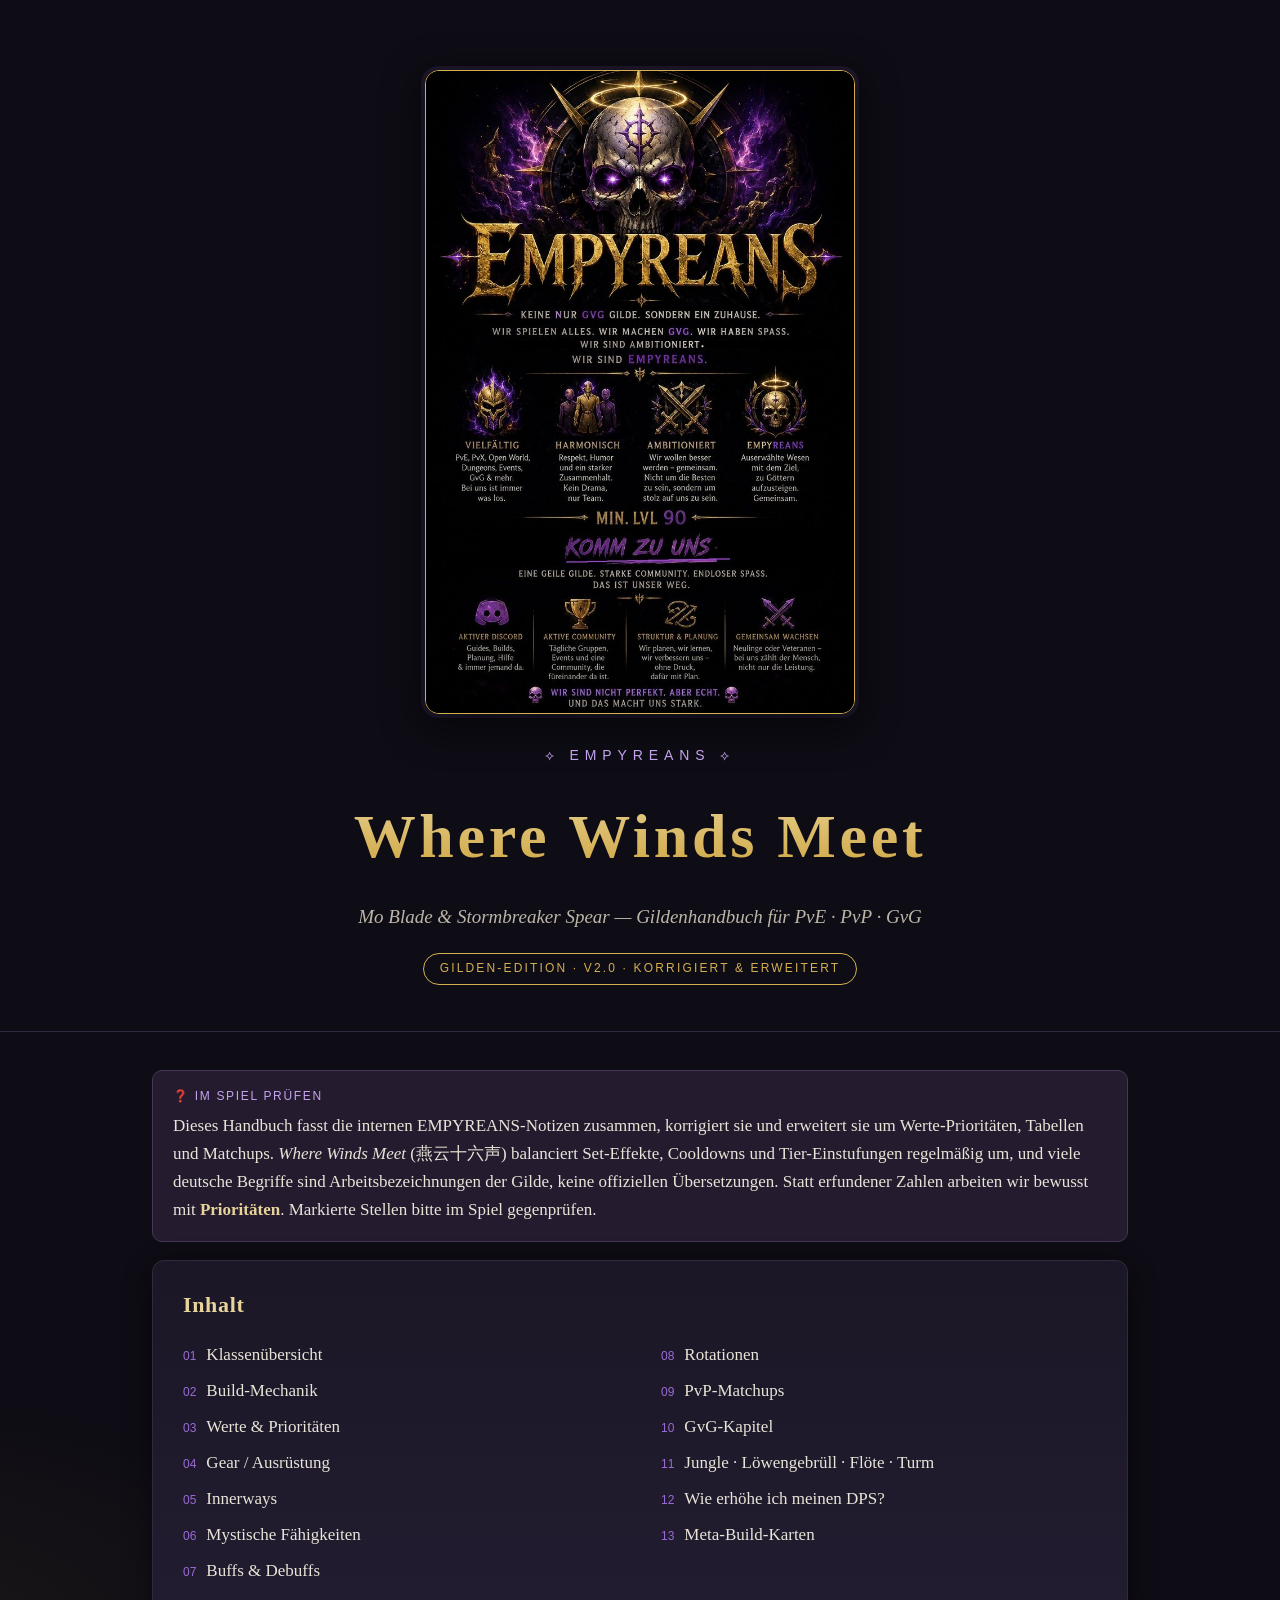
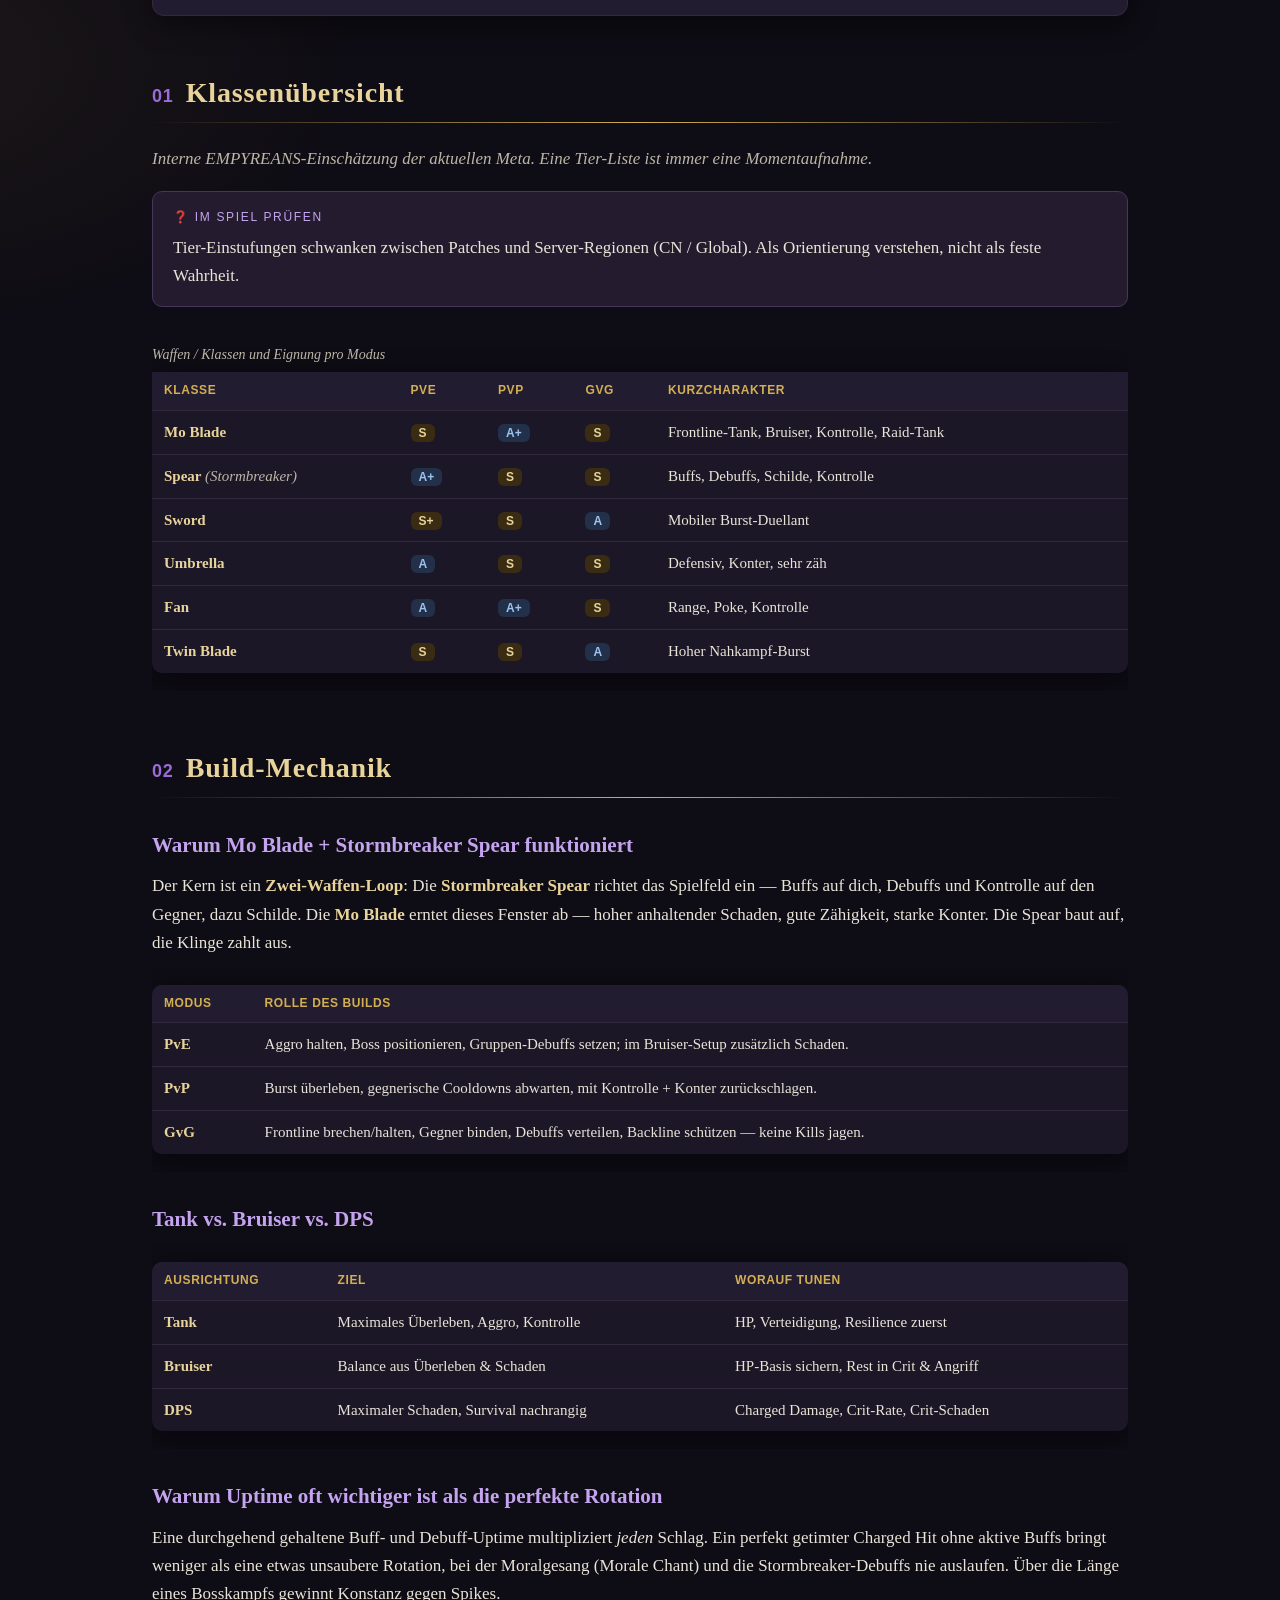
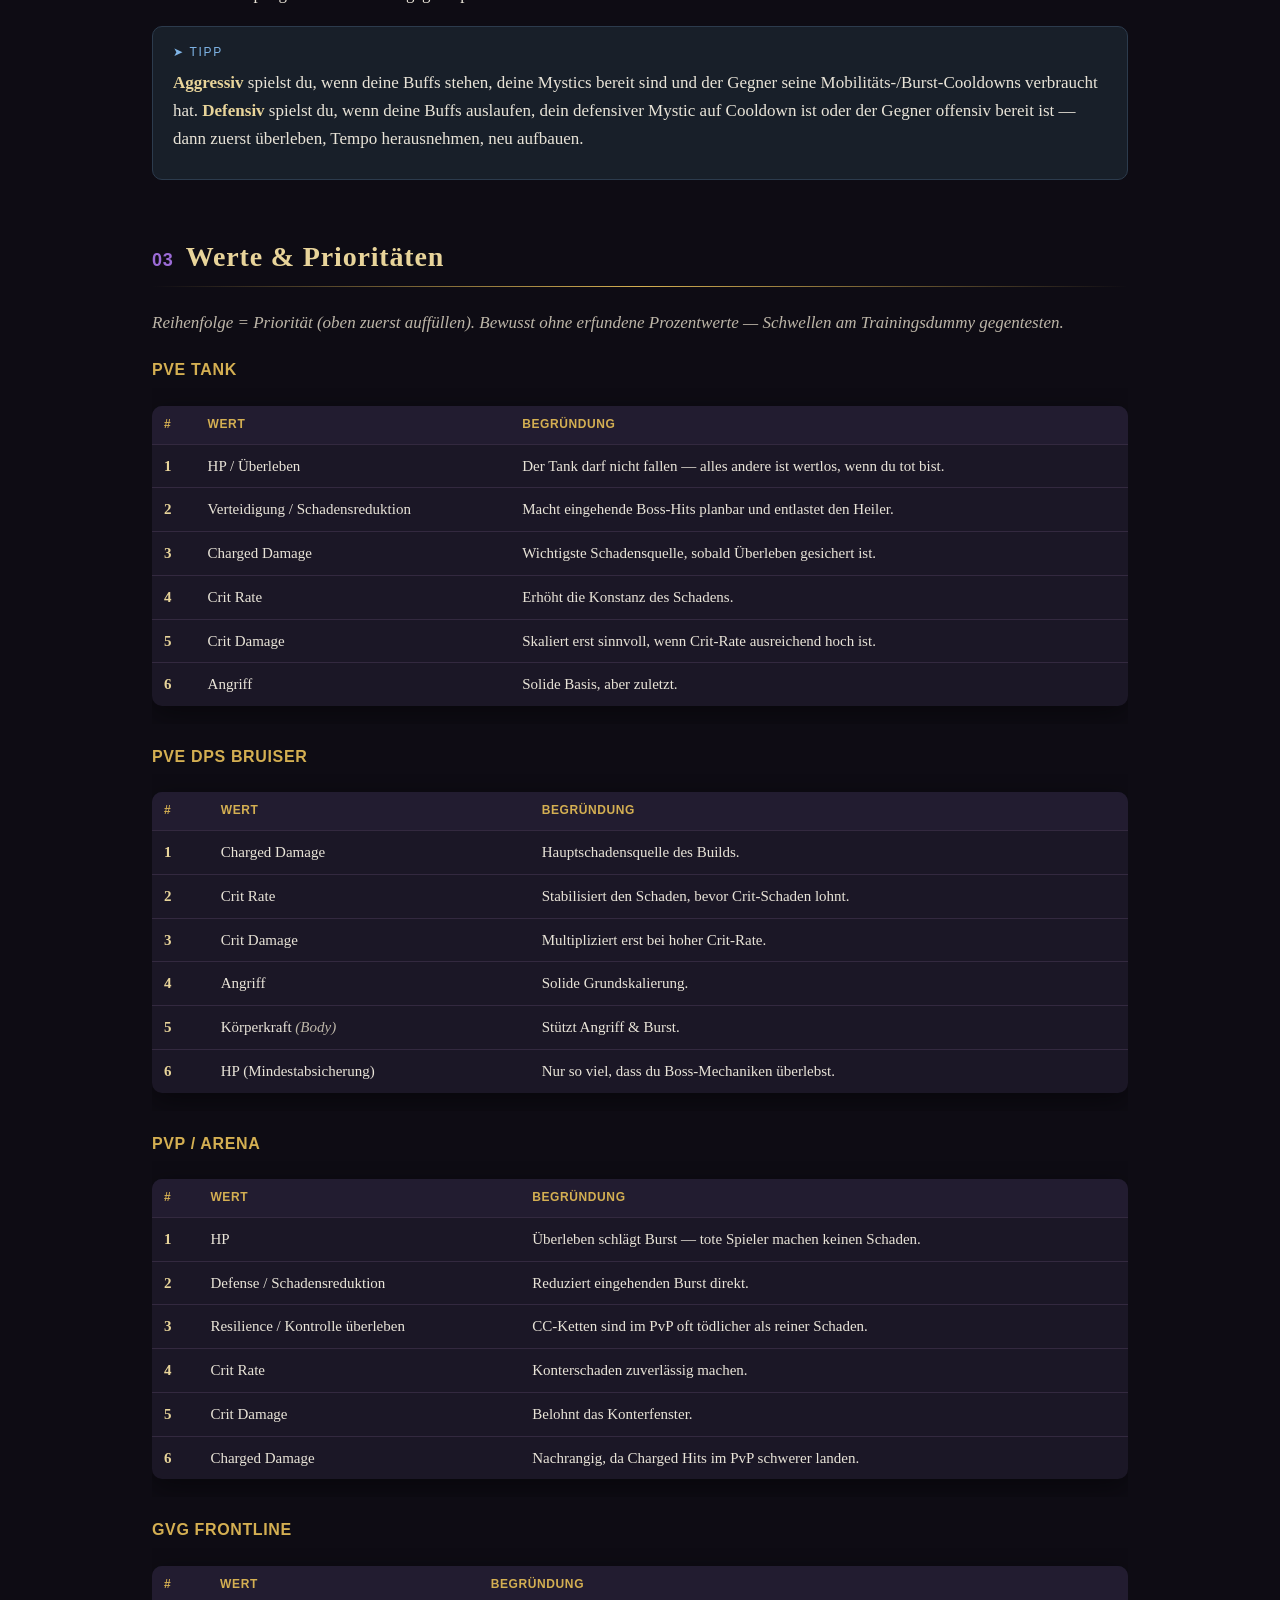
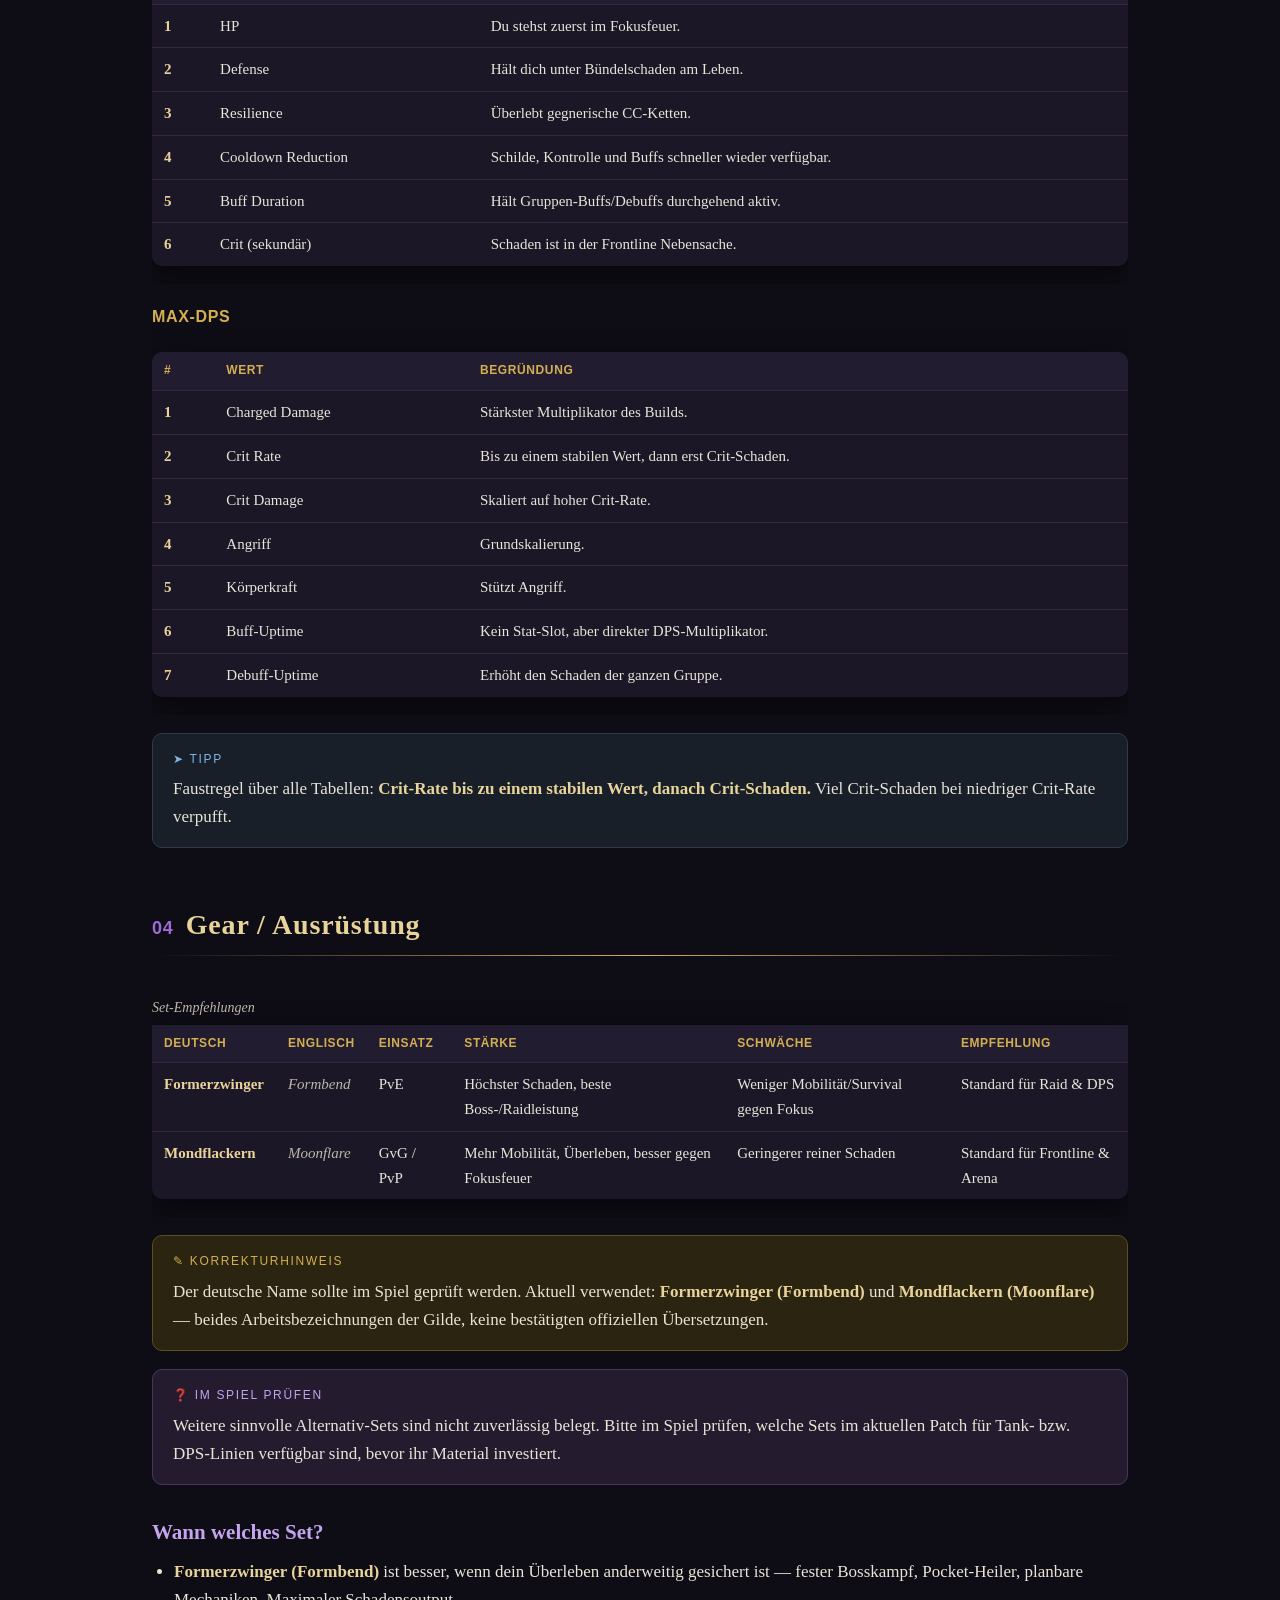
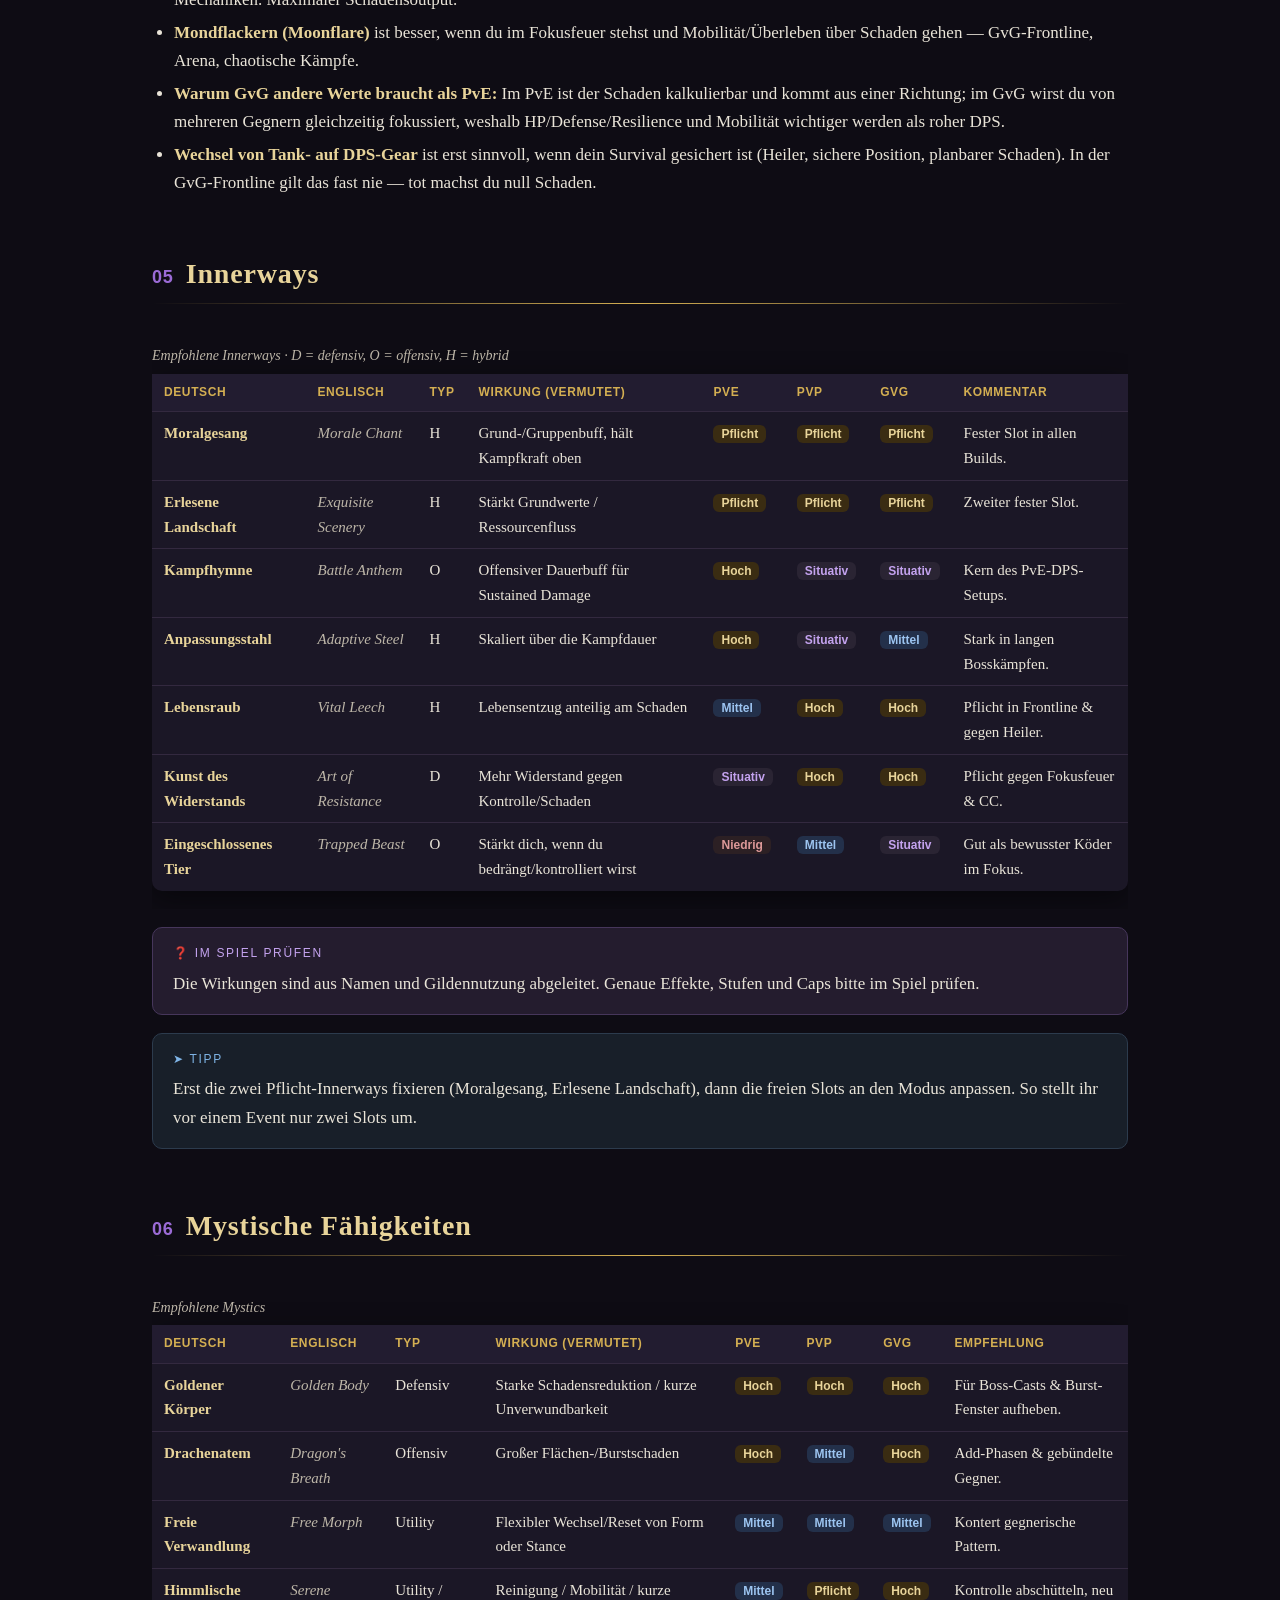
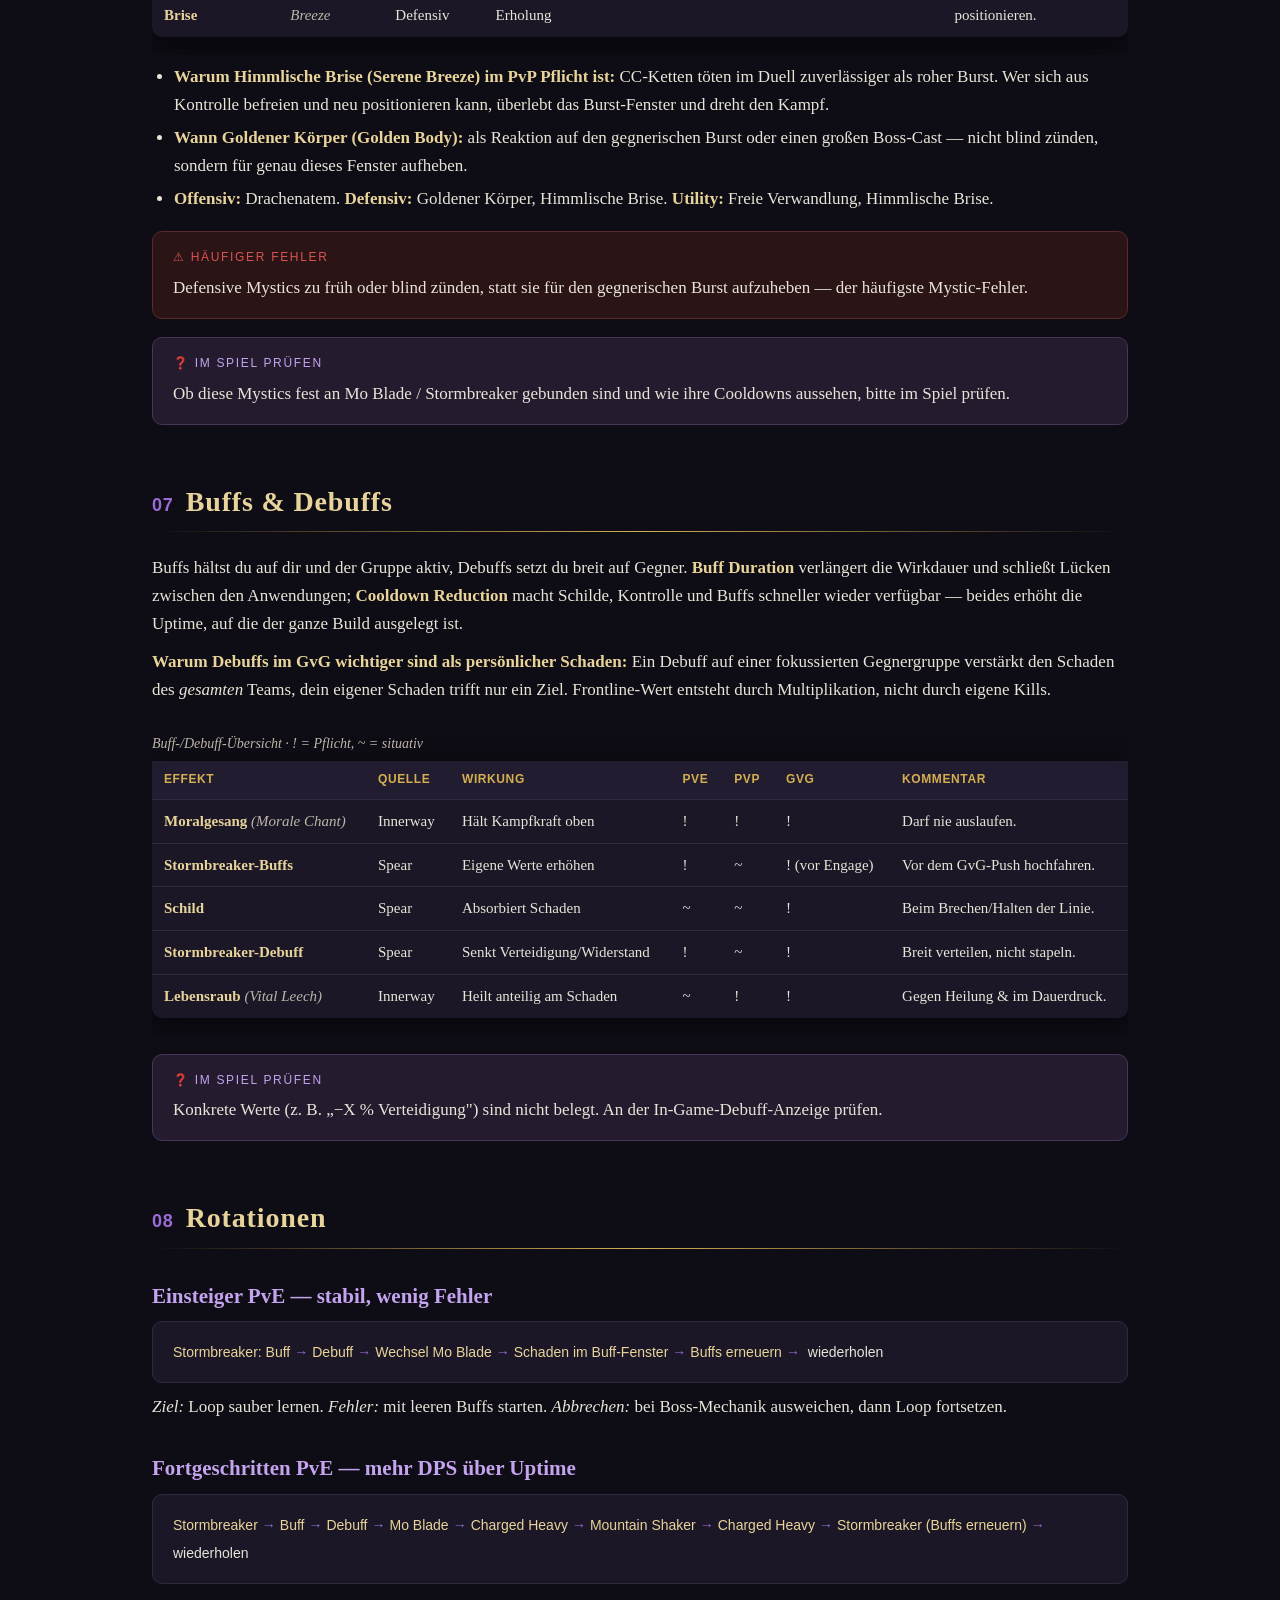
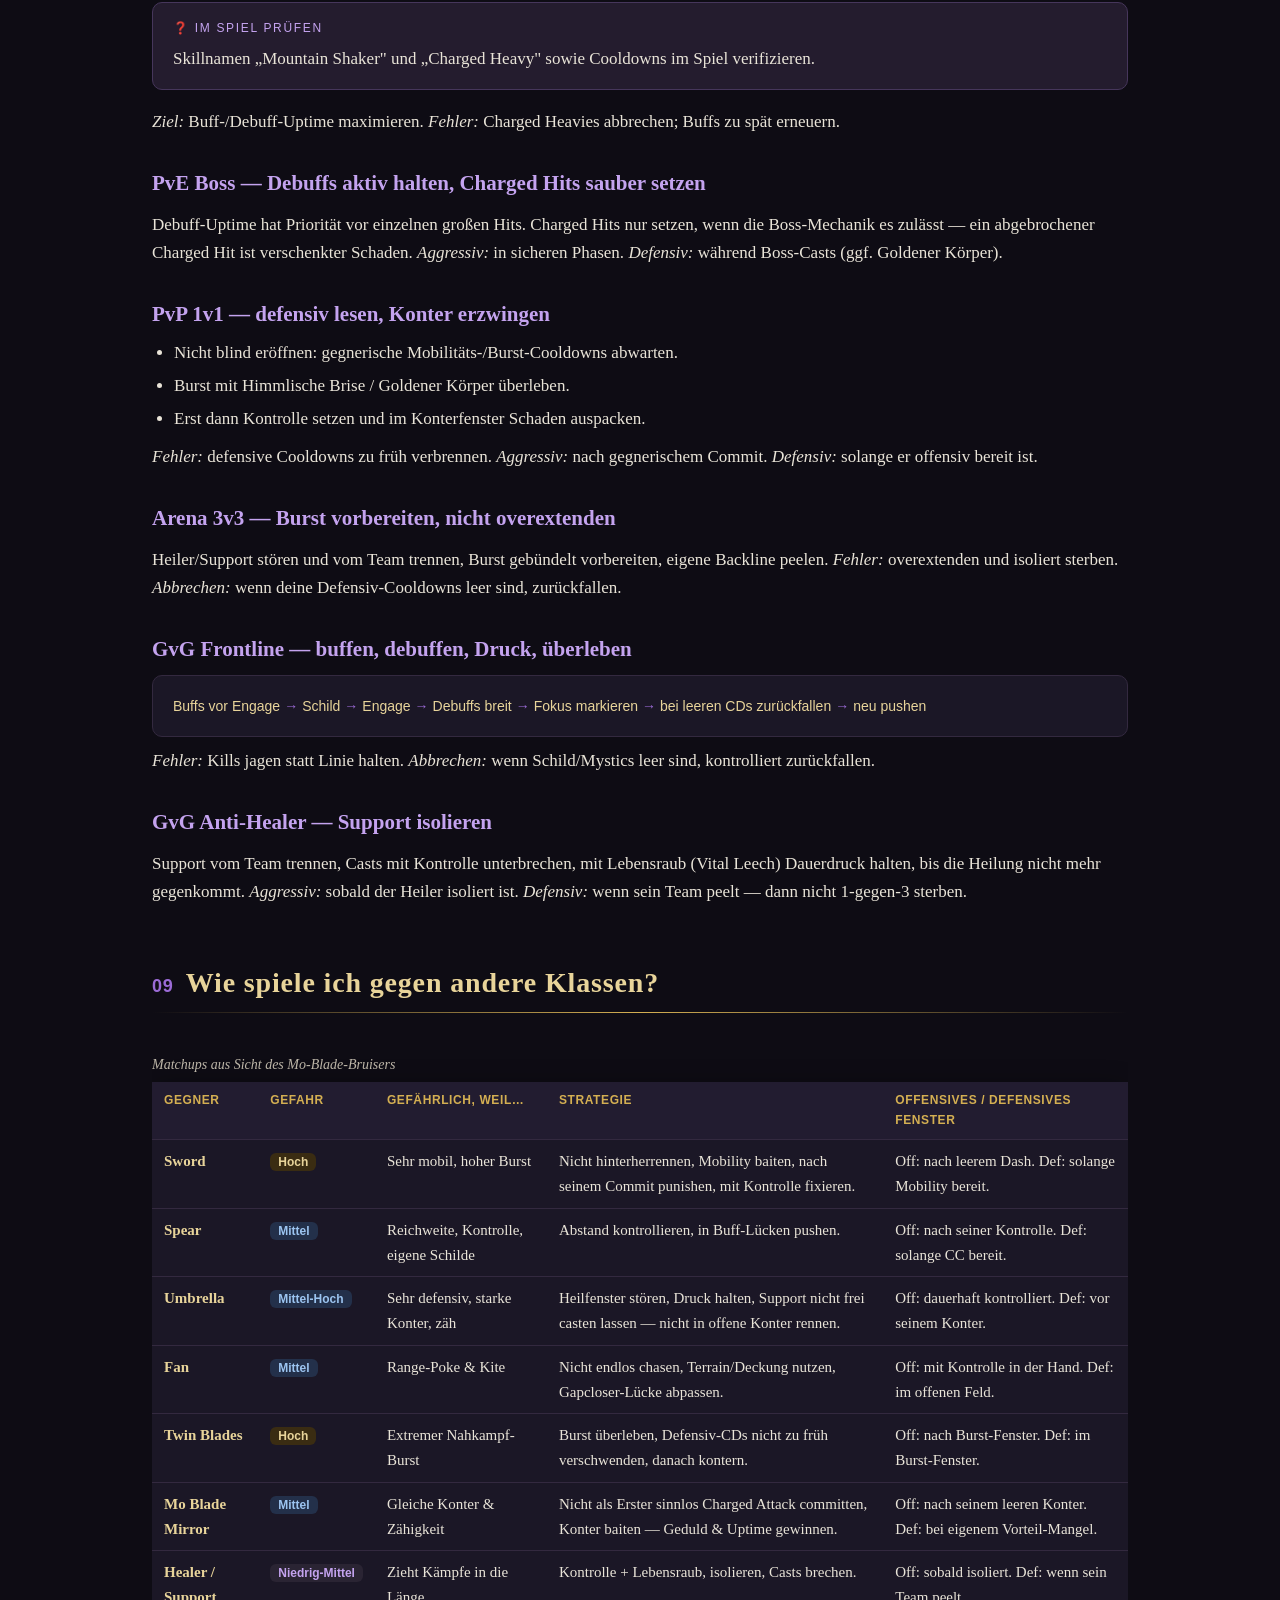
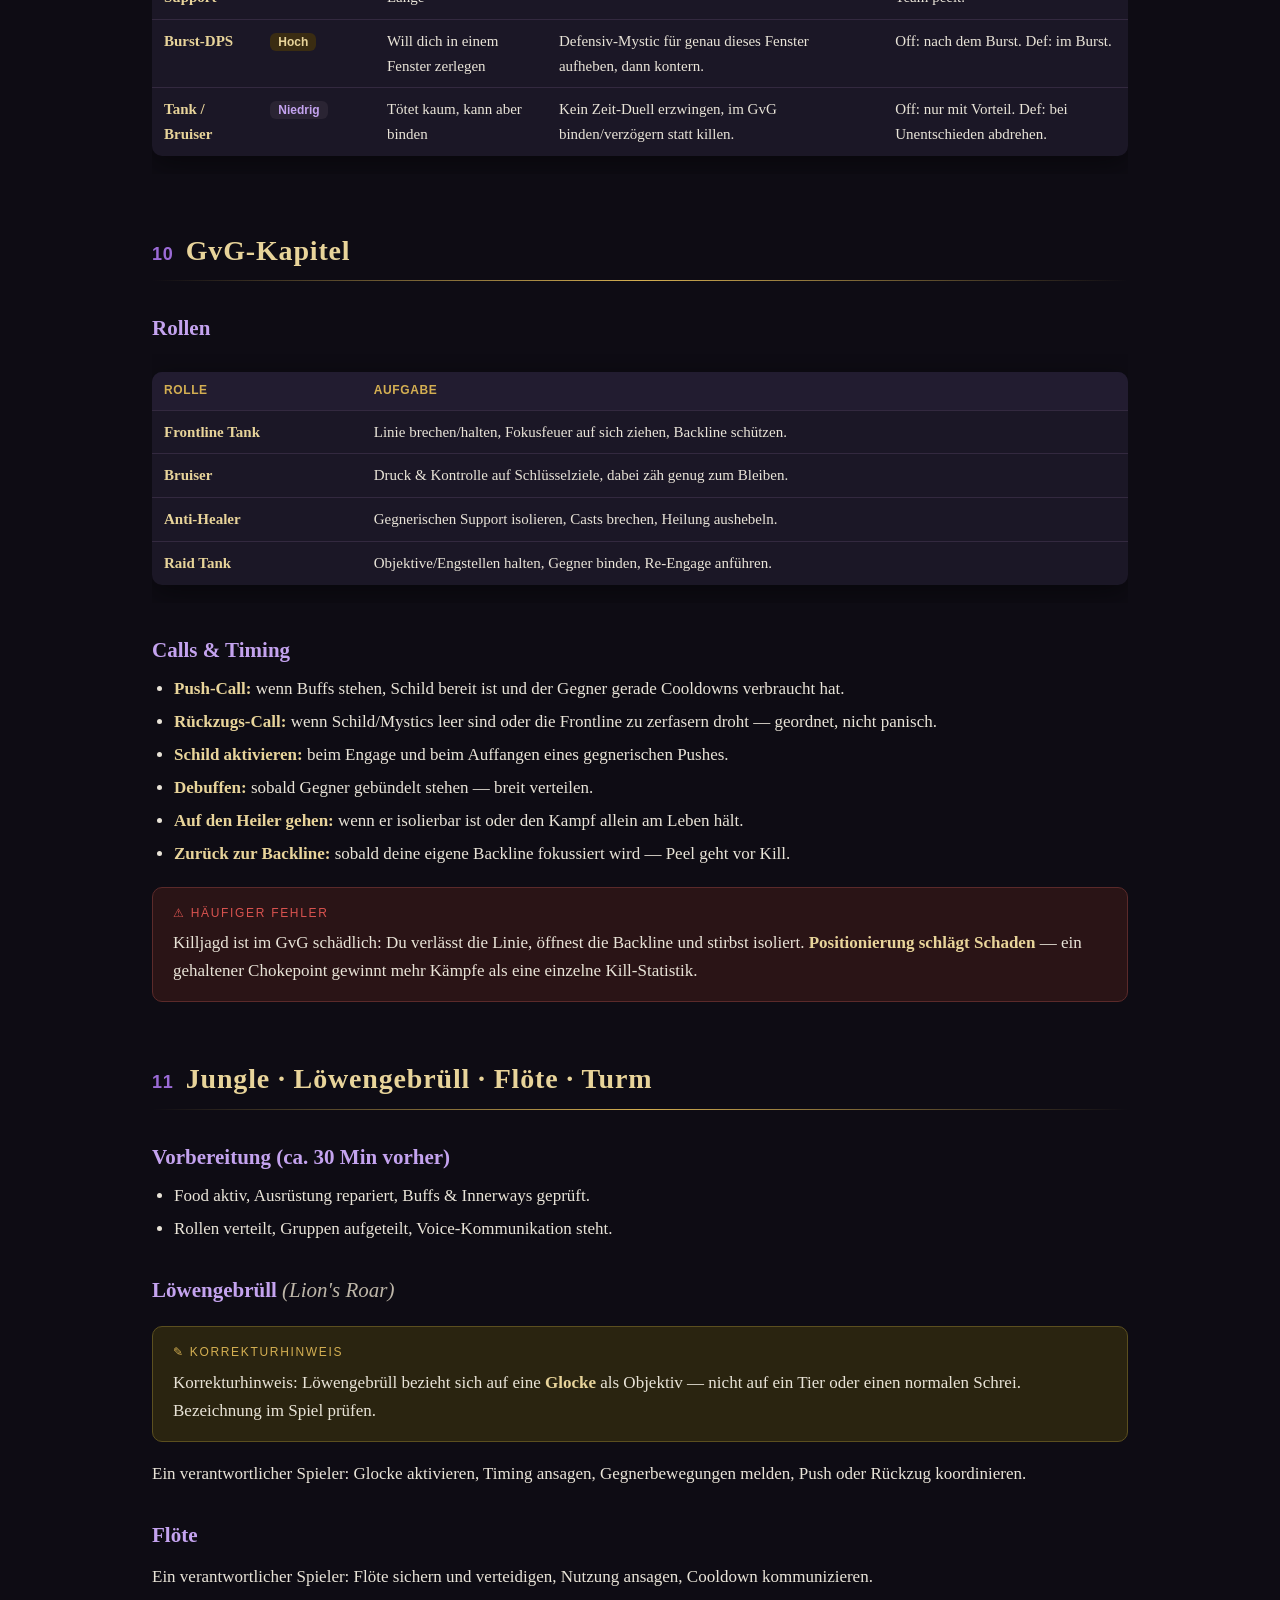
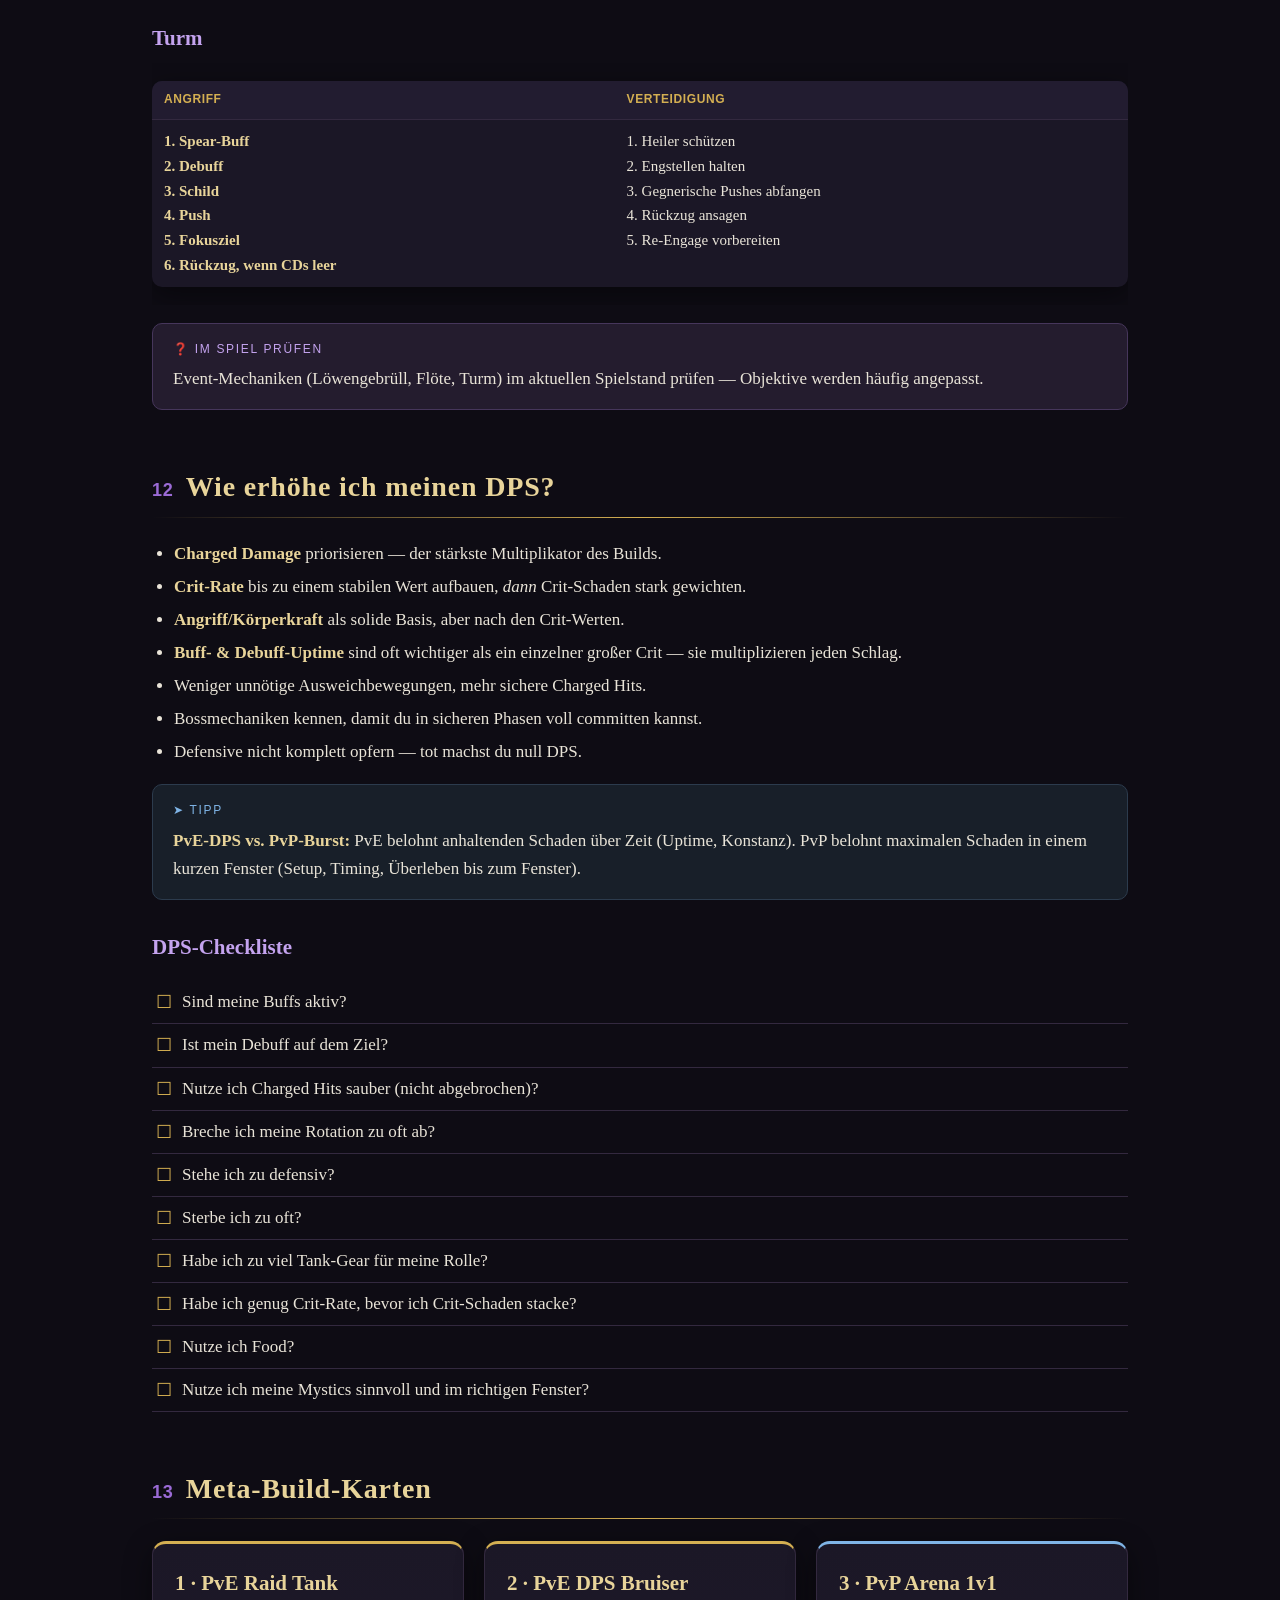
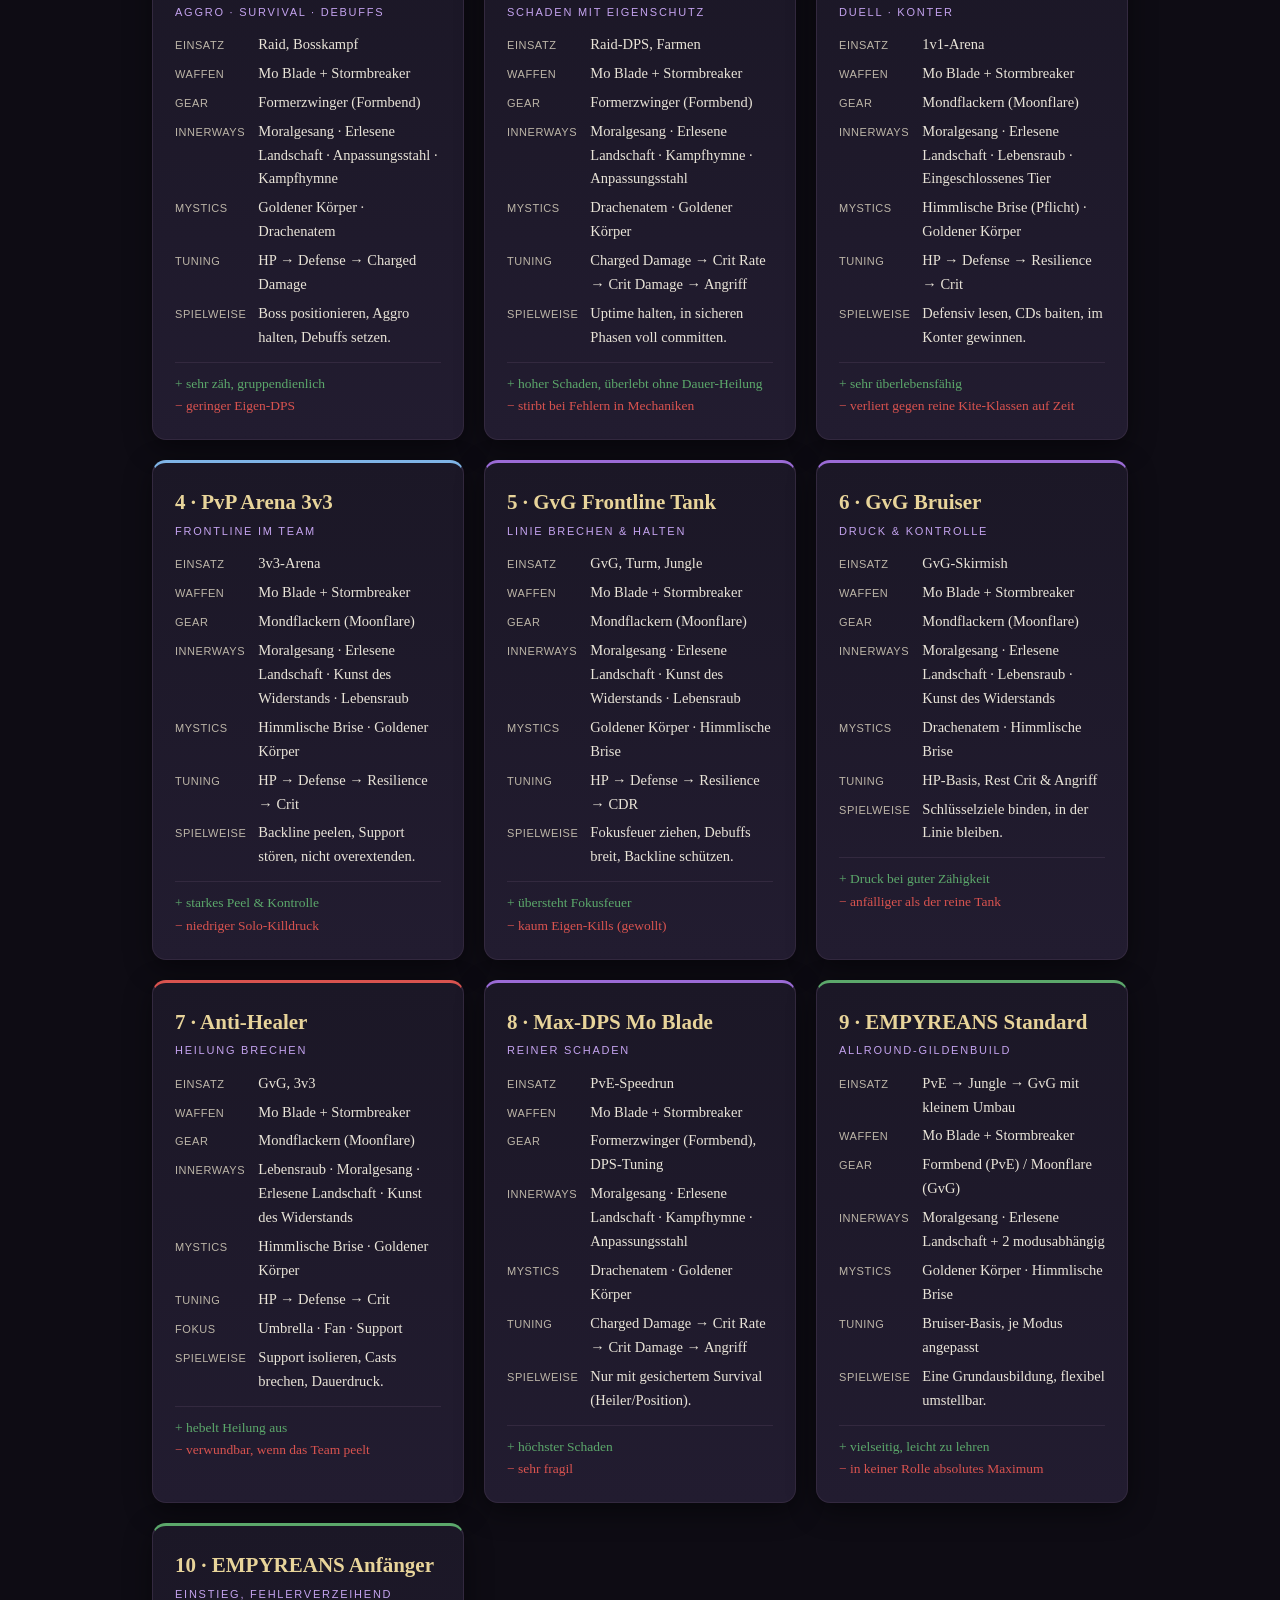
==== commit 84c1ca48: "Add files via upload" ====
--- a/empyreans_guide_v2.html
+++ b/empyreans_guide_v2.html
@@ -111,10 +111,16 @@
 }
 @media (prefers-reduced-motion:reduce){html{scroll-behavior:auto;}}
 @media (max-width:600px){nav.toc ol{columns:1;}body{font-size:16px;}.card dl{grid-template-columns:1fr;}}
+
+.hero-banner{display:block;max-width:430px;width:100%;height:auto;margin:0 auto 30px;
+  border-radius:14px;border:1px solid var(--gold);box-shadow:0 10px 40px rgba(0,0,0,.6),0 0 0 4px rgba(155,107,214,.12);}
+@media print{.hero-banner{box-shadow:none;break-inside:avoid;max-width:340px;}}
+@media (max-width:600px){.hero-banner{max-width:88%;}}
 </style>
 </head>
 <body>
 <header class="hero">
+  <img class="hero-banner" src="[data-uri]" alt="EMPYREANS — Where Winds Meet Gilden-Banner">
   <div class="crest">⟡ Empyreans ⟡</div>
   <h1>Where Winds Meet</h1>
   <div class="sub">Mo Blade &amp; Stormbreaker Spear — Gildenhandbuch für PvE · PvP · GvG</div>
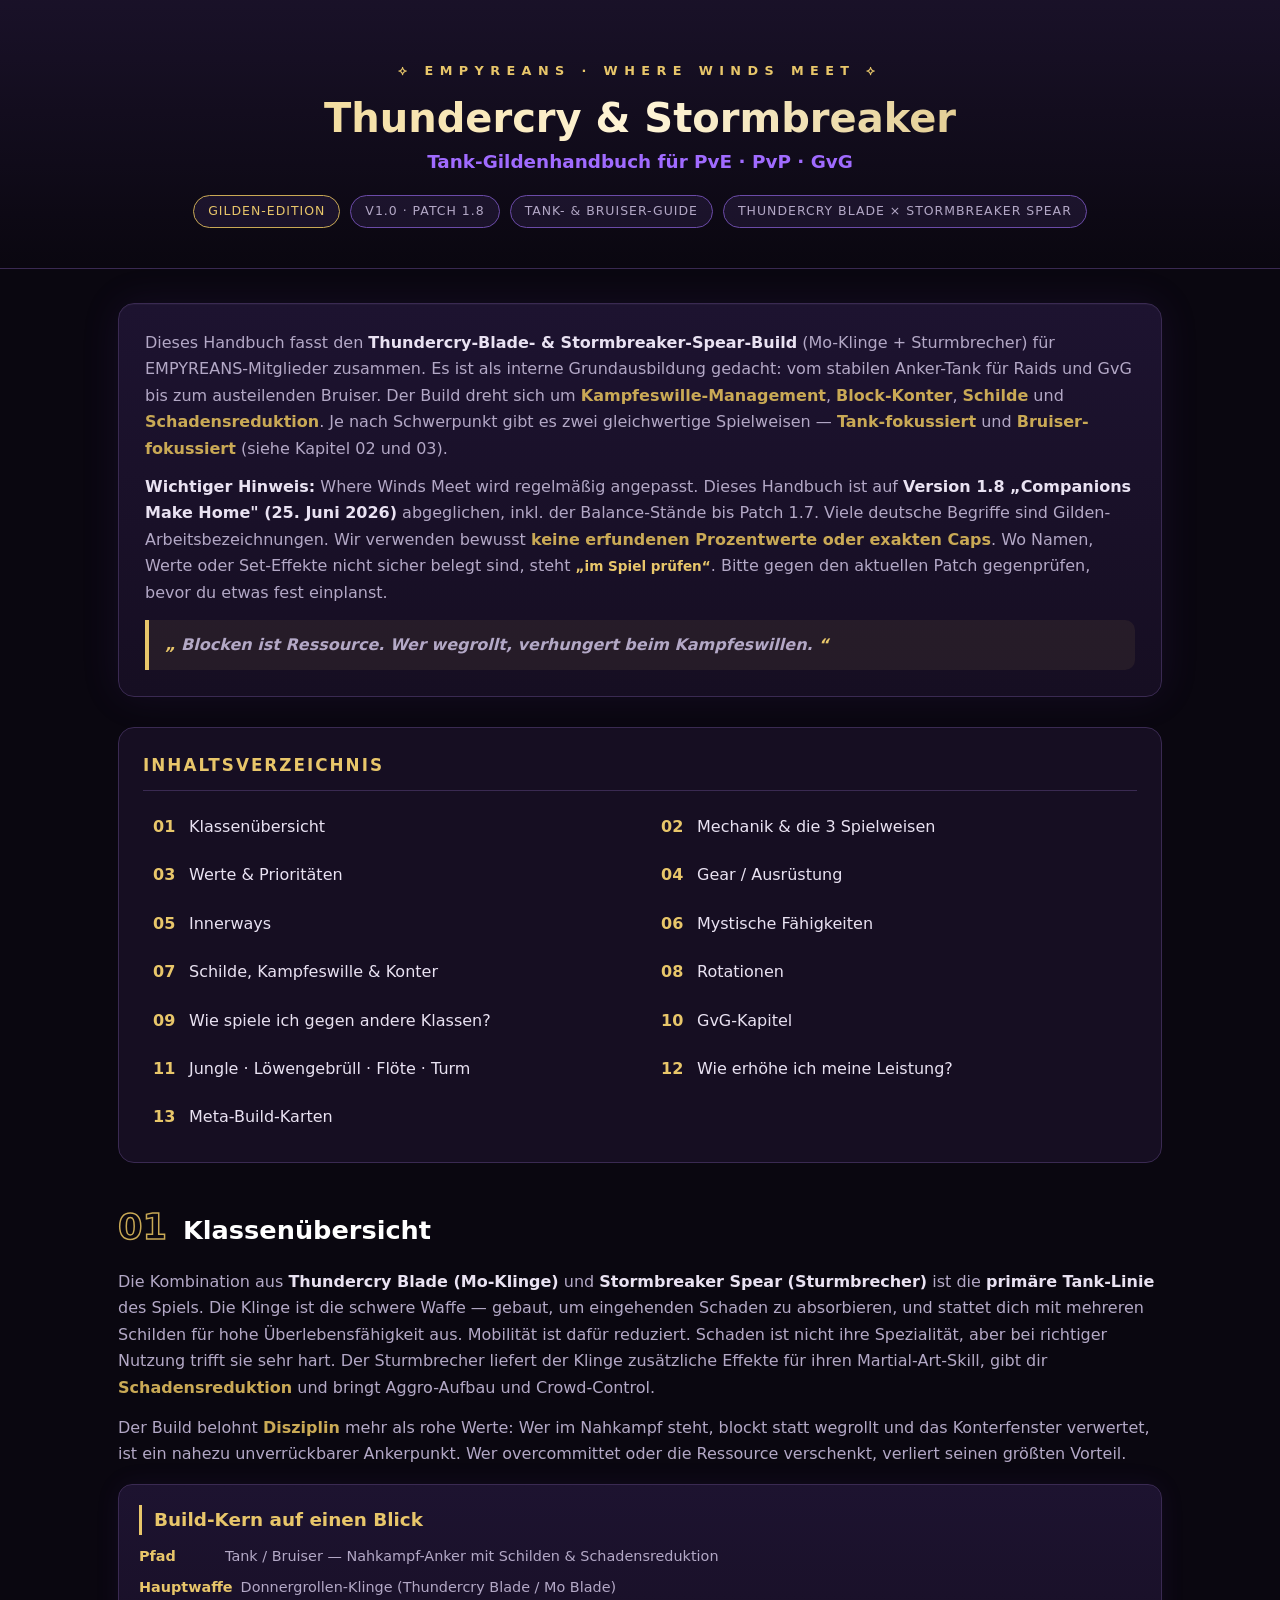
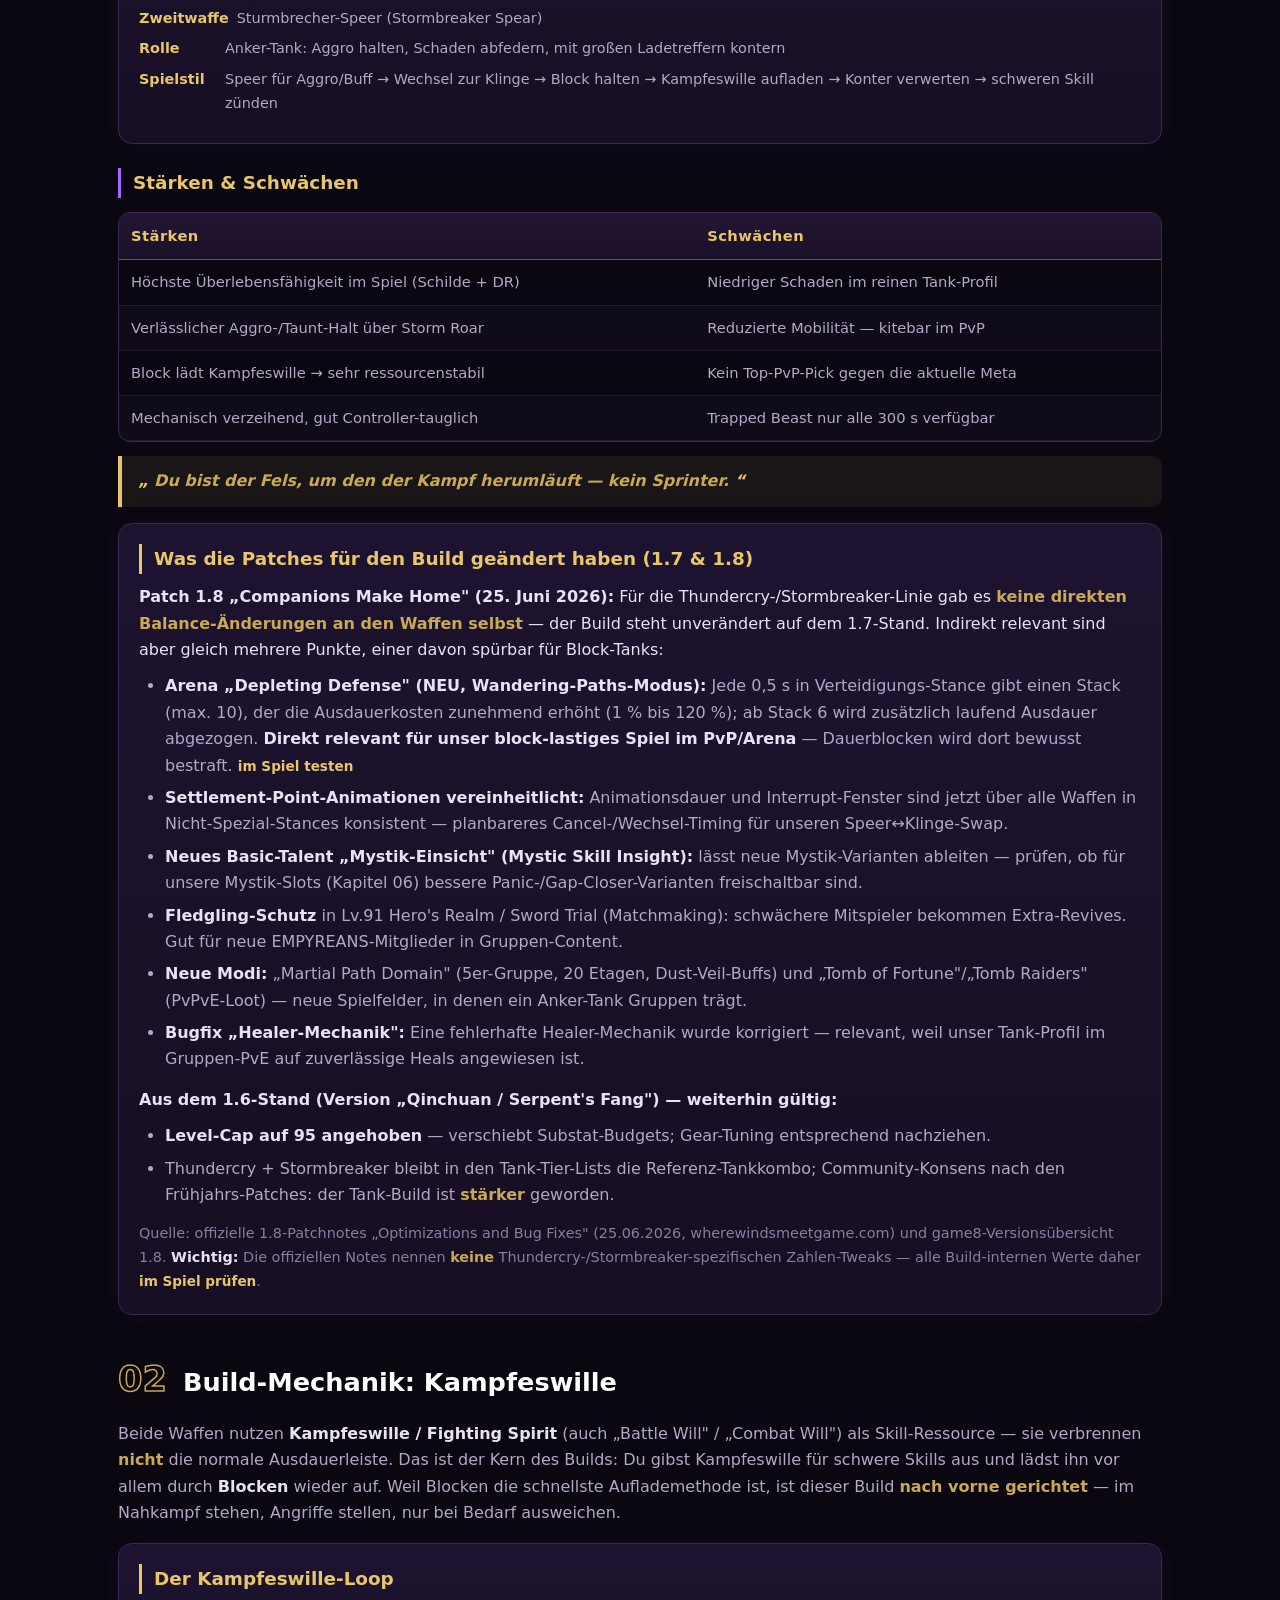
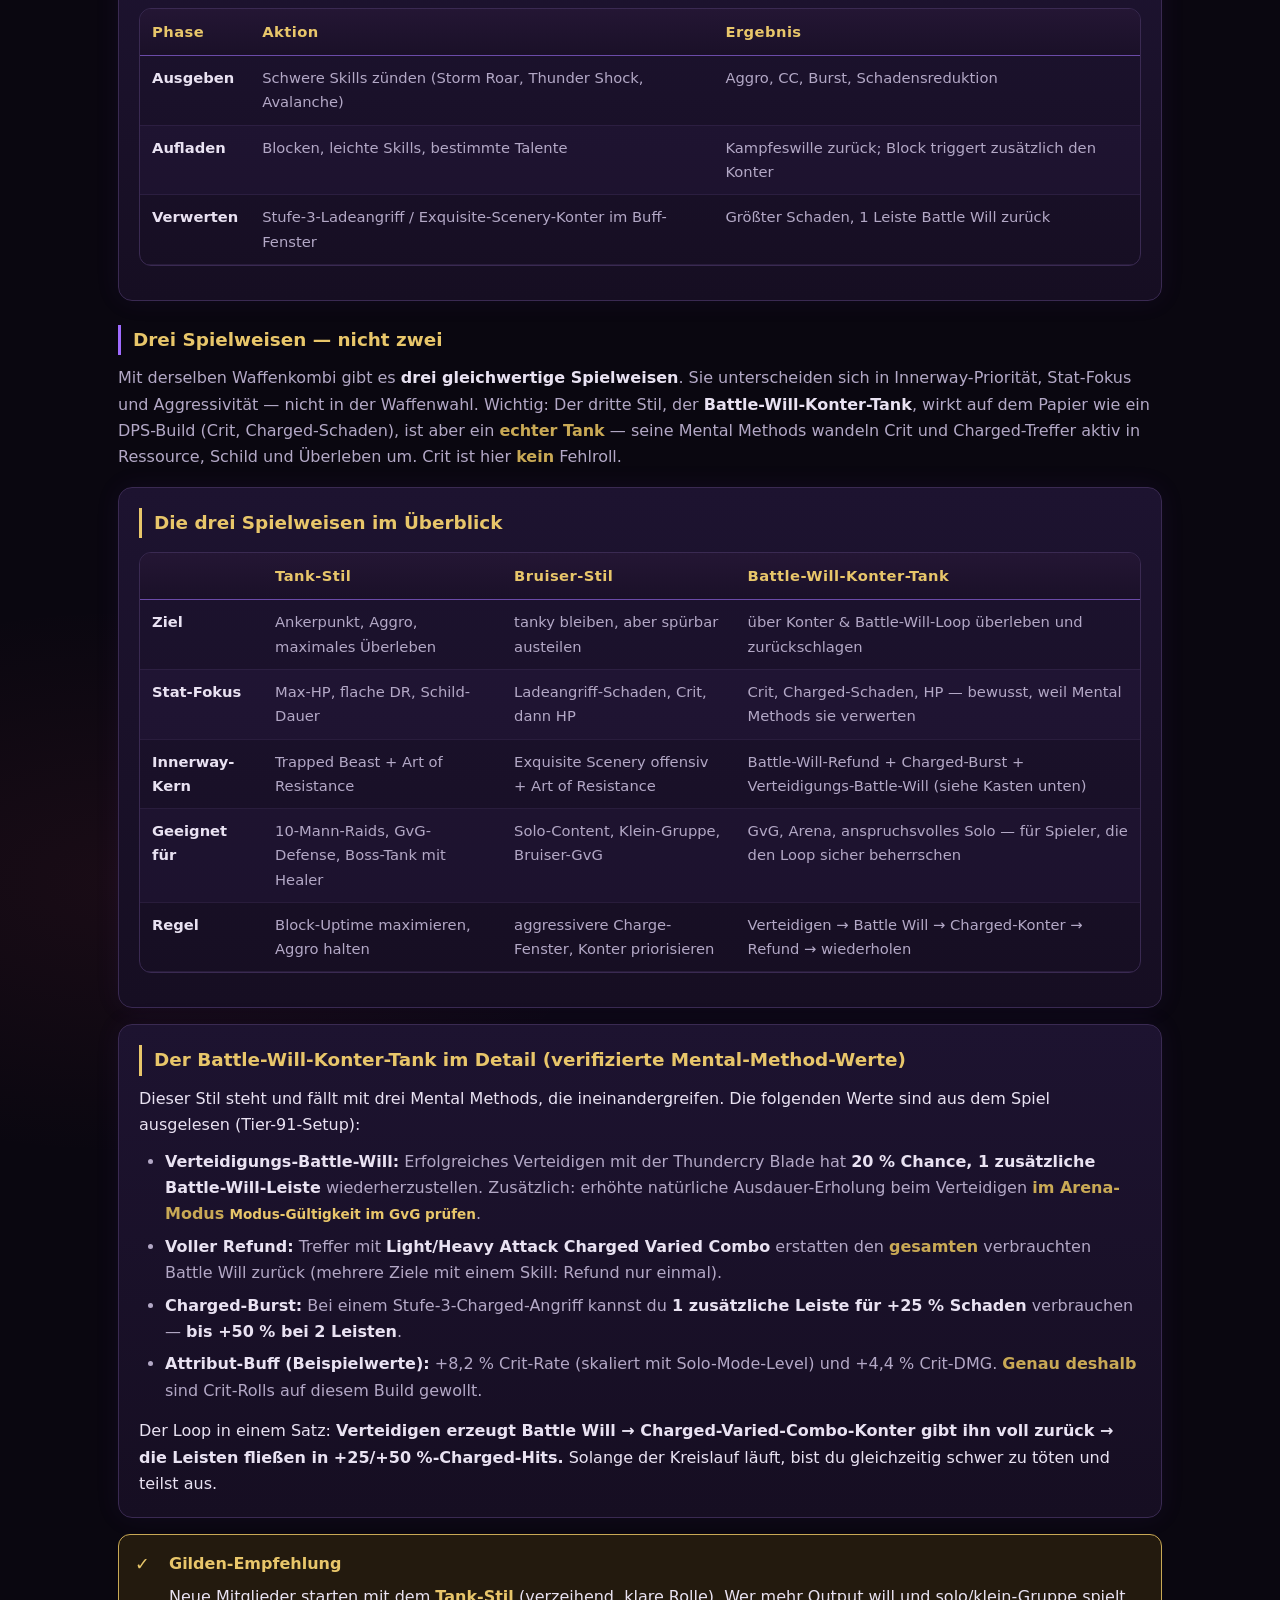
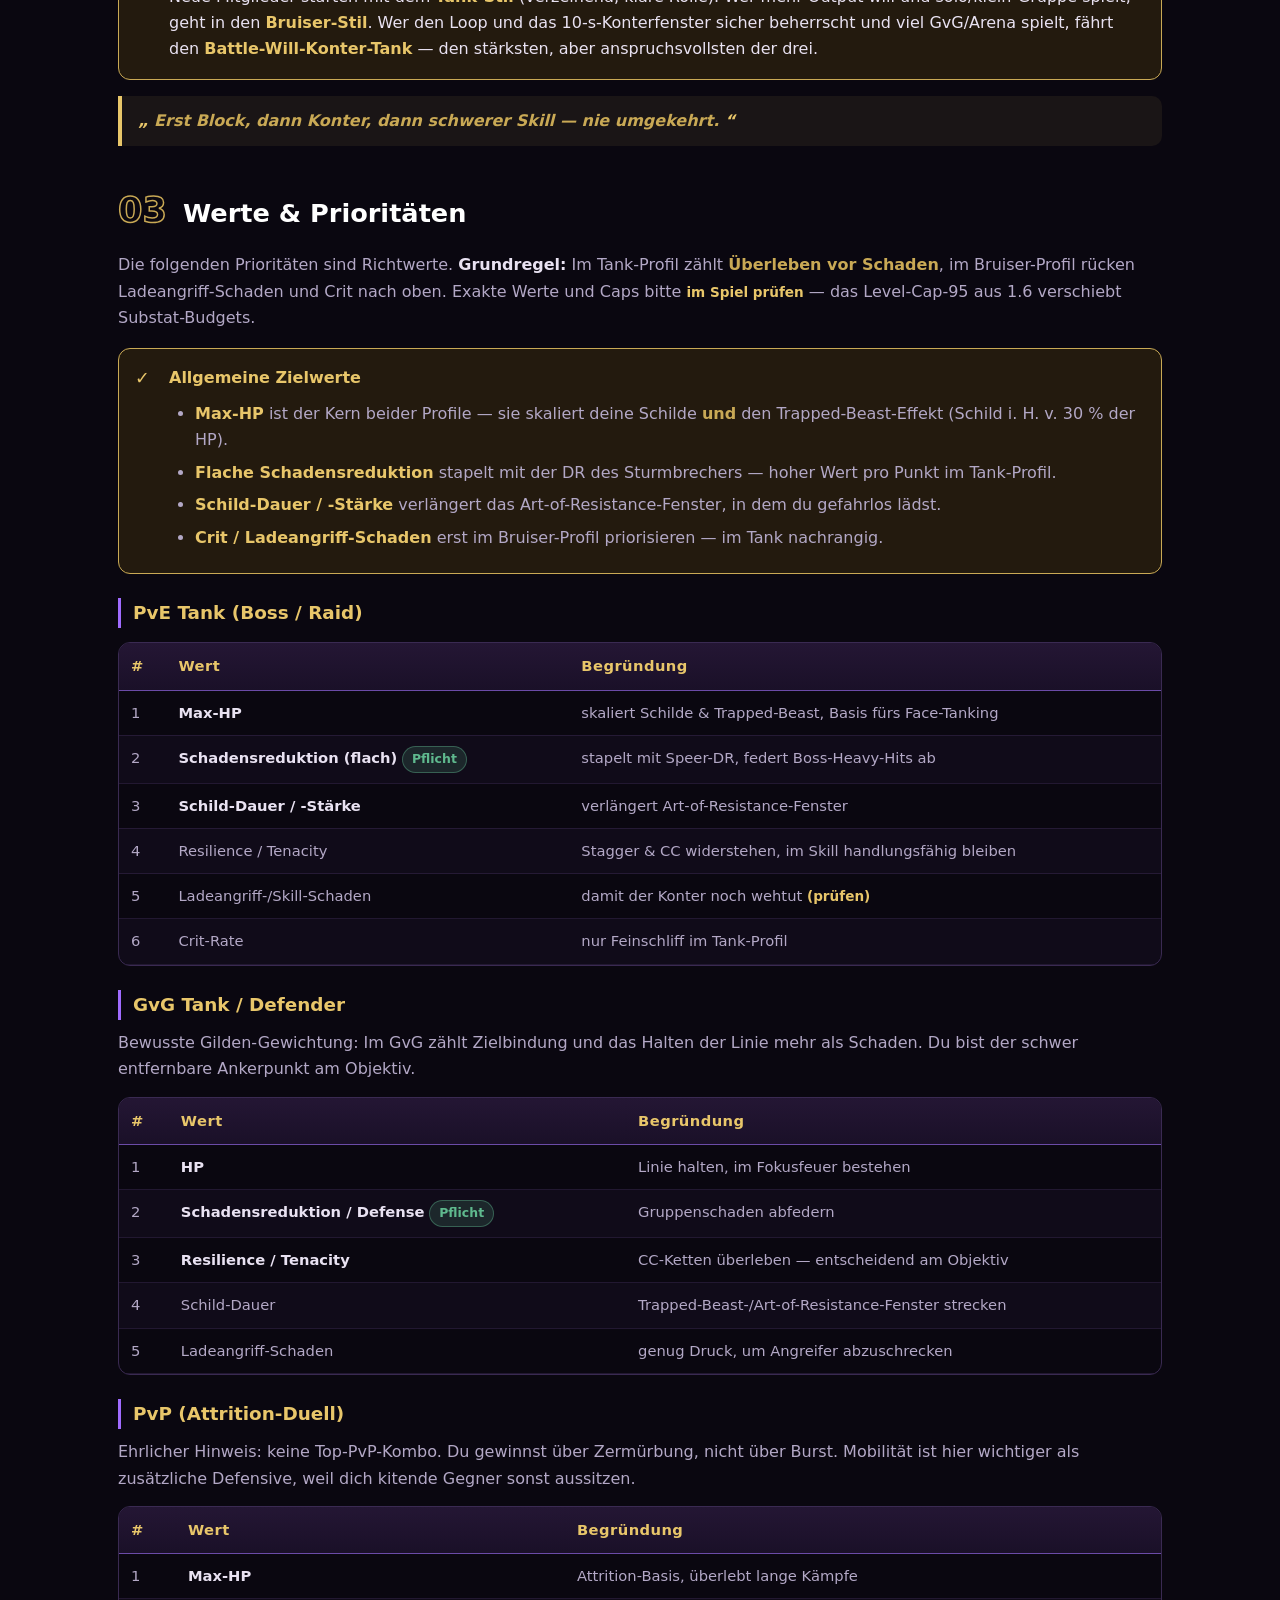
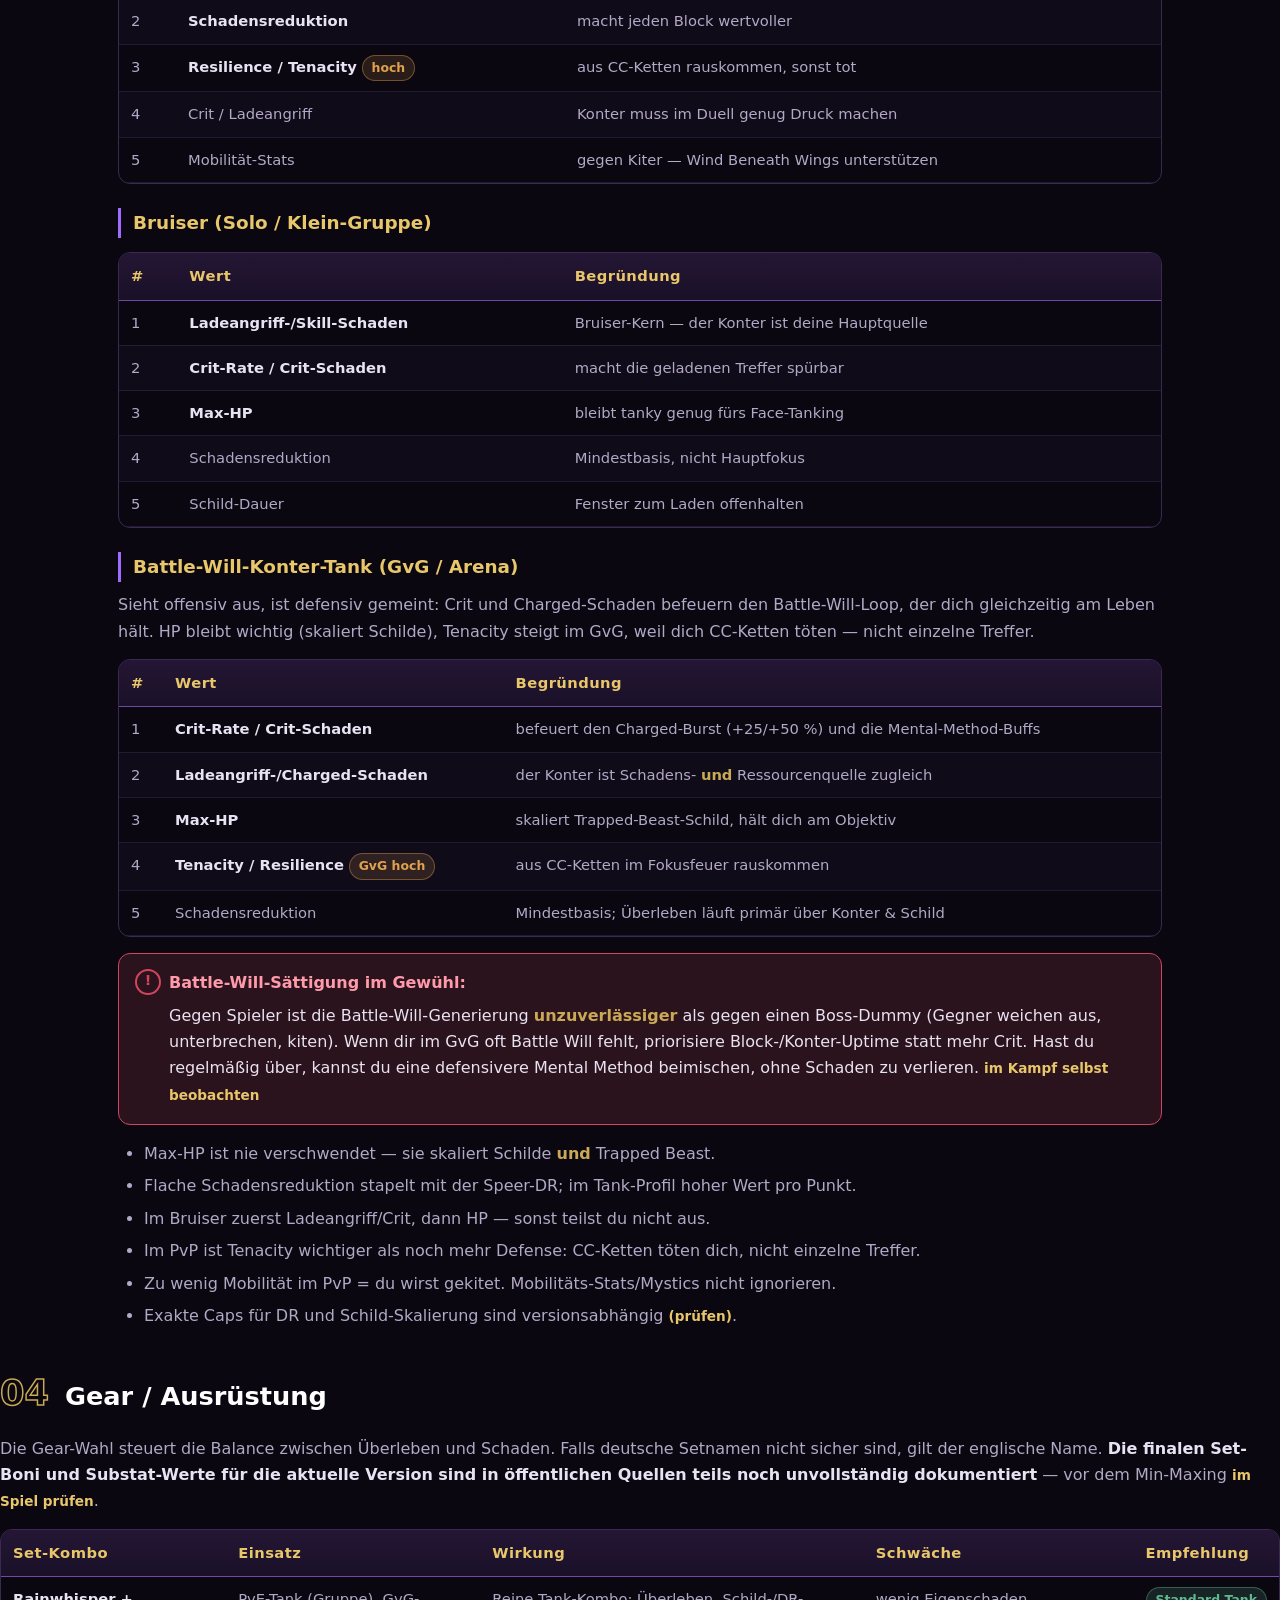
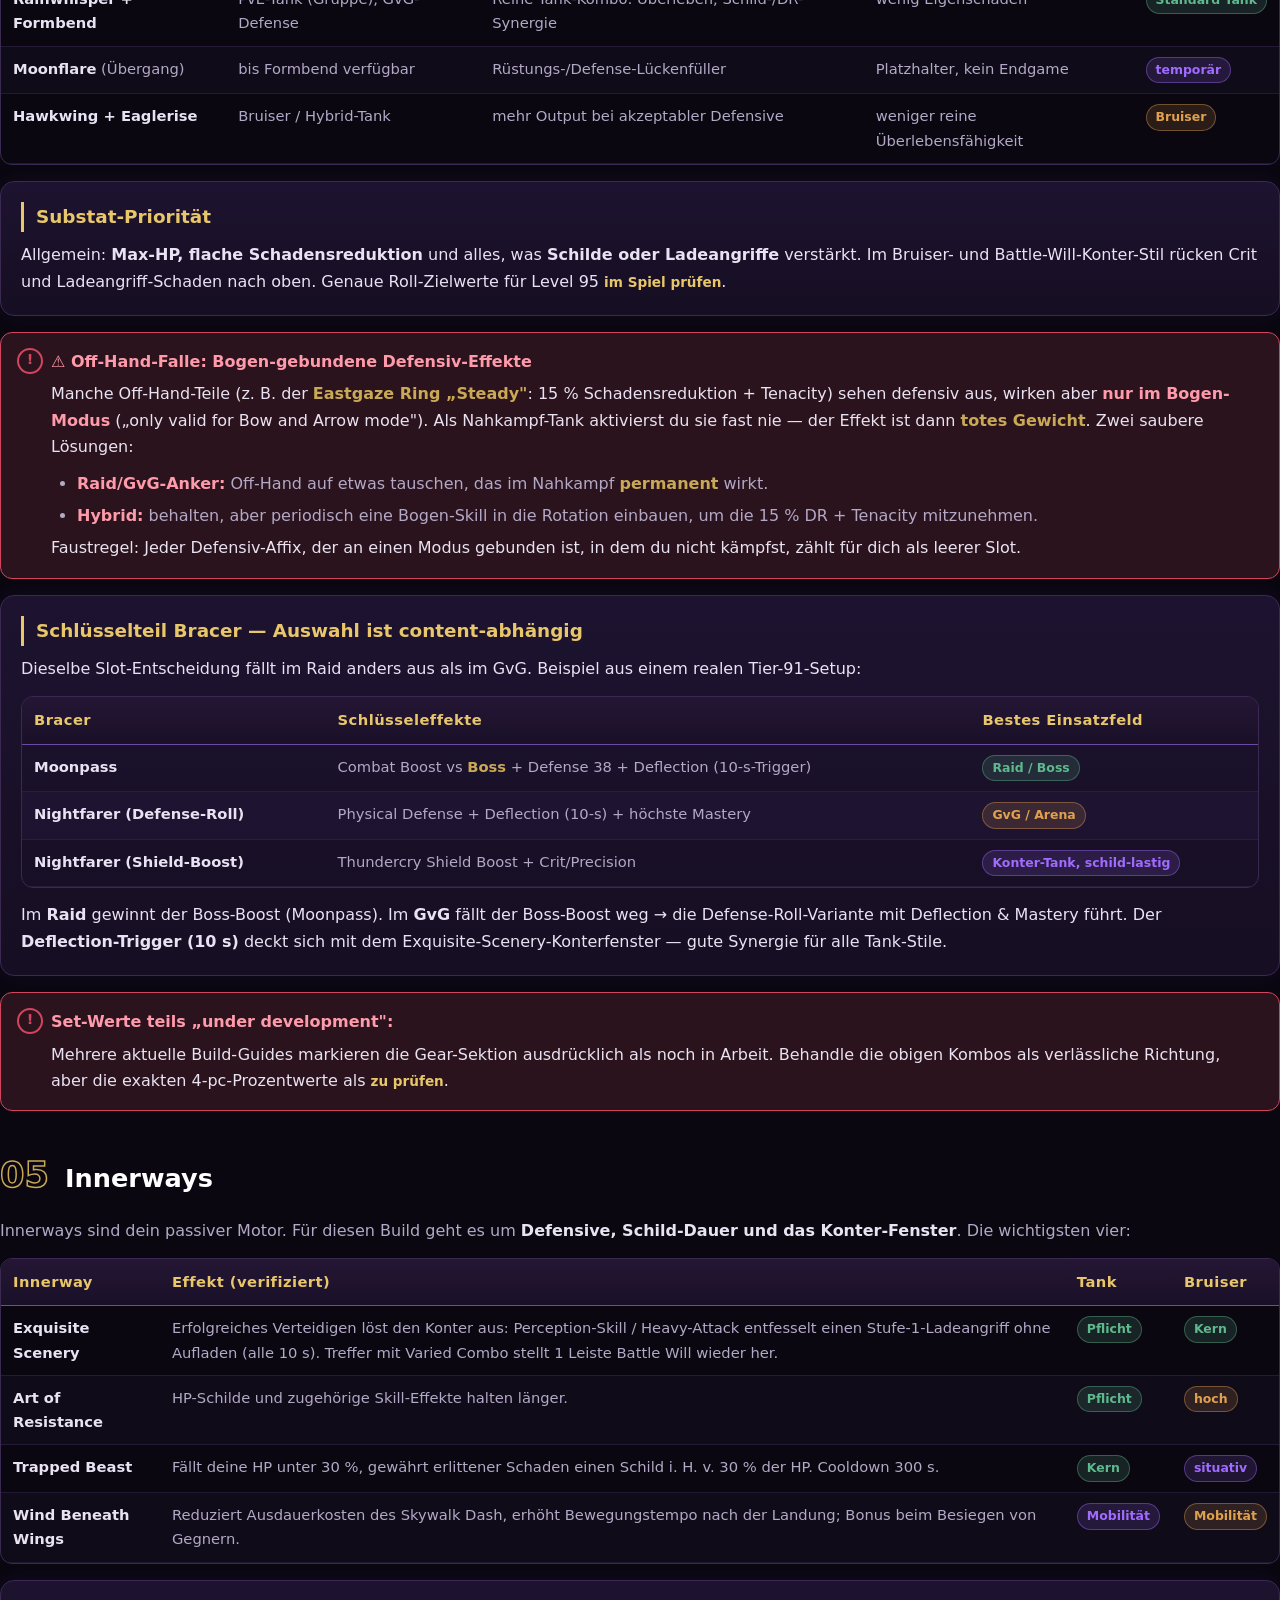
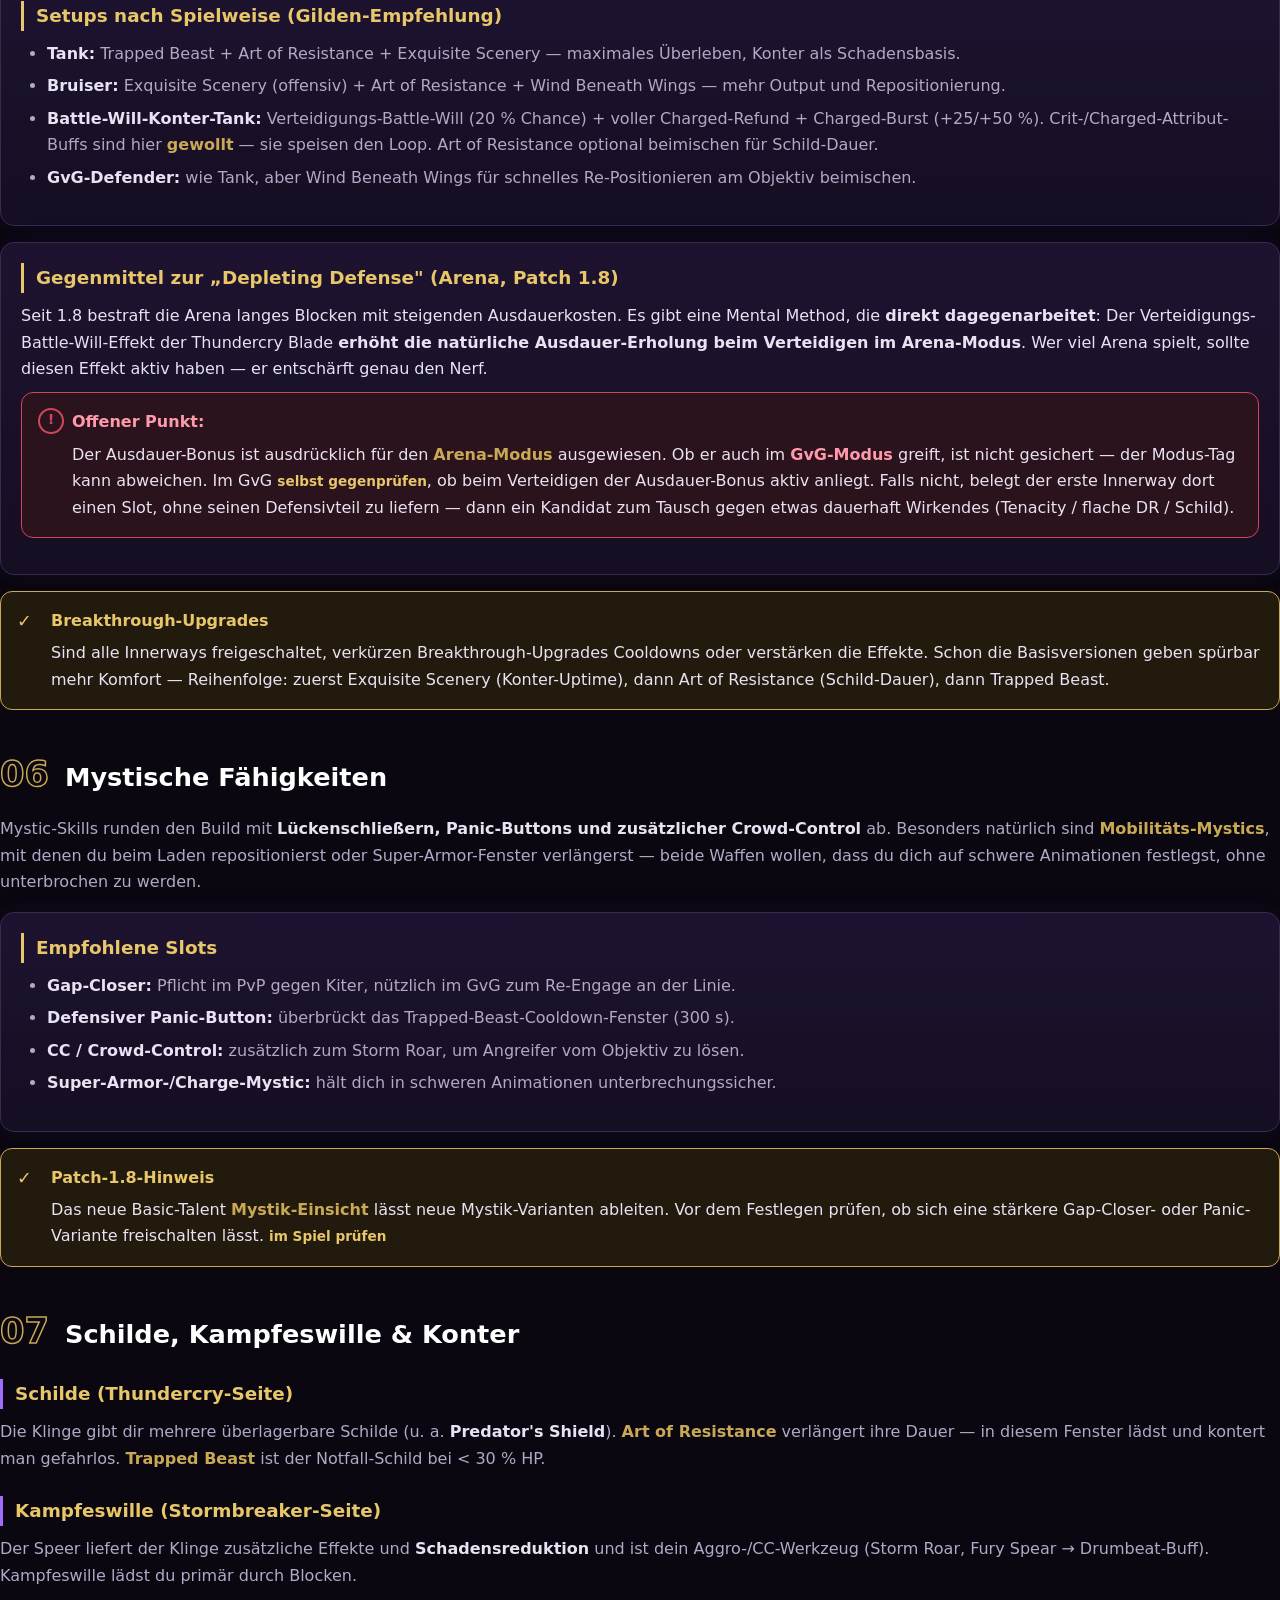
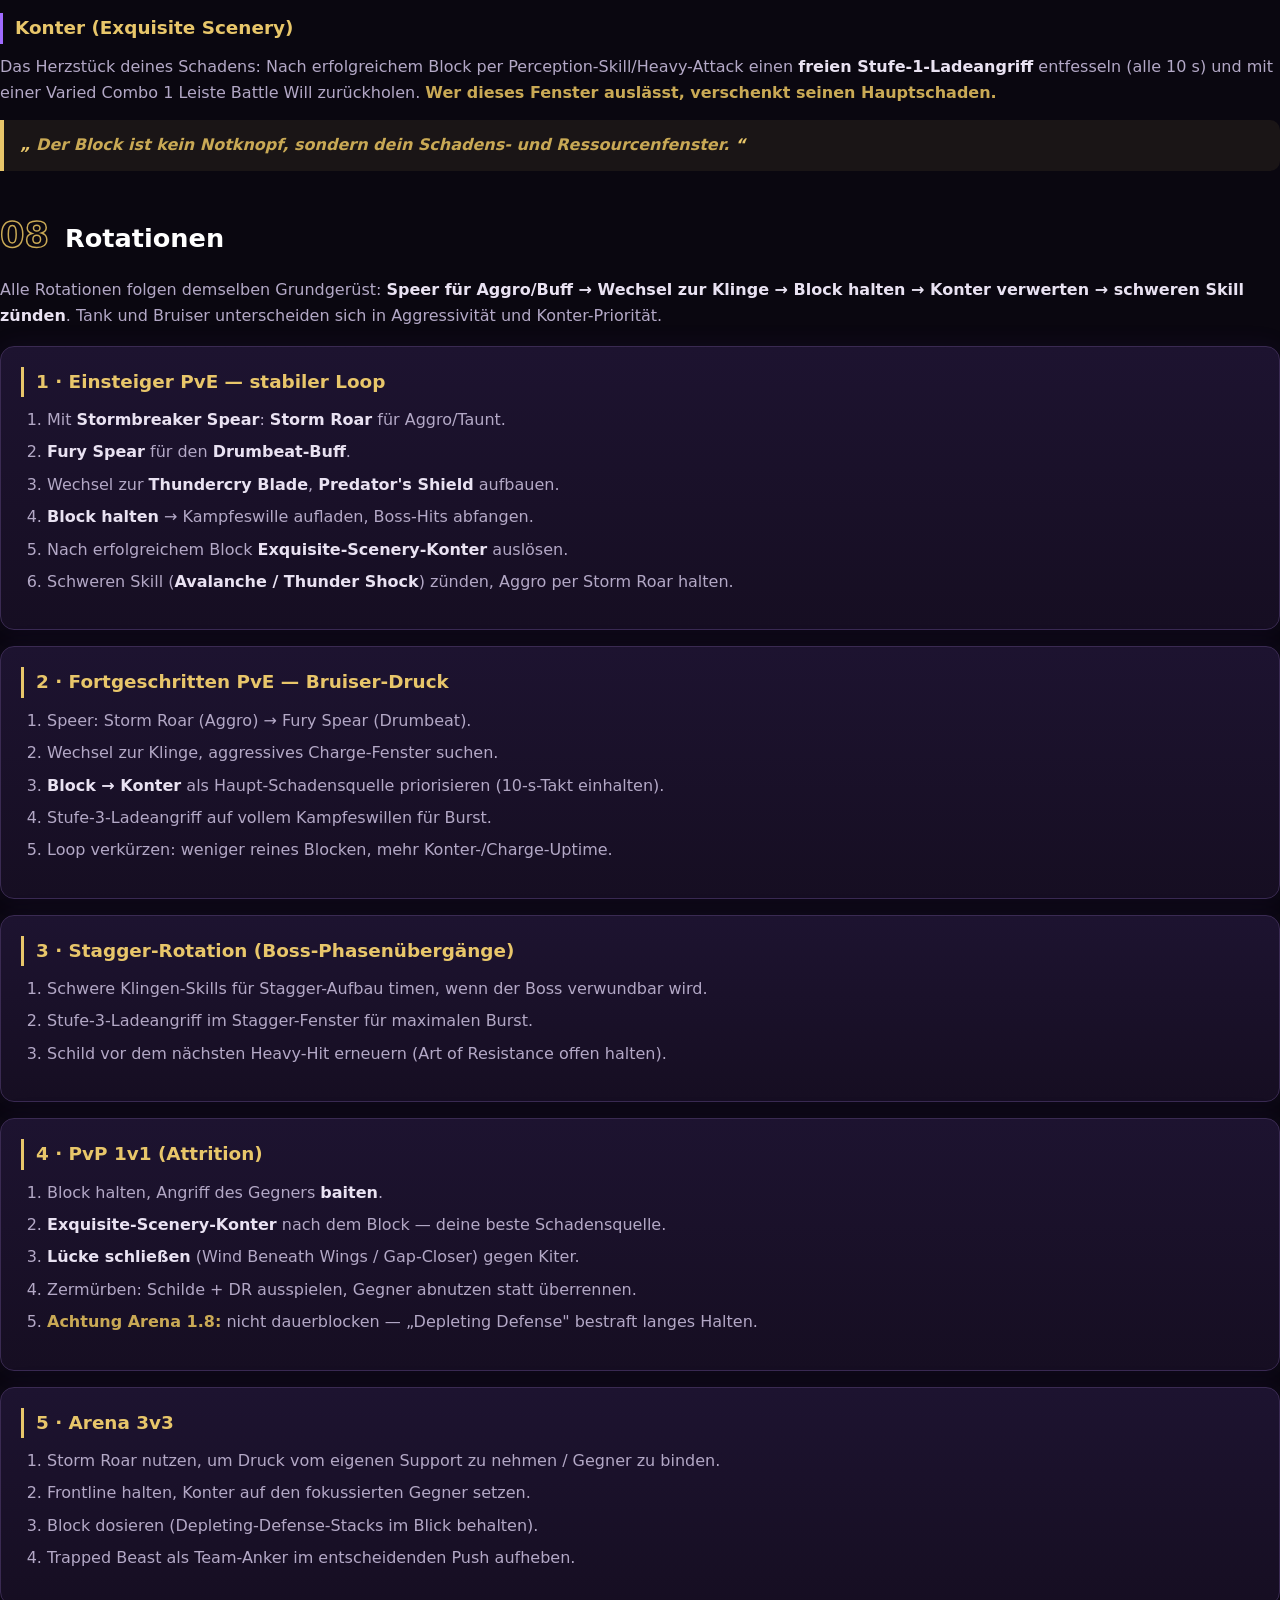
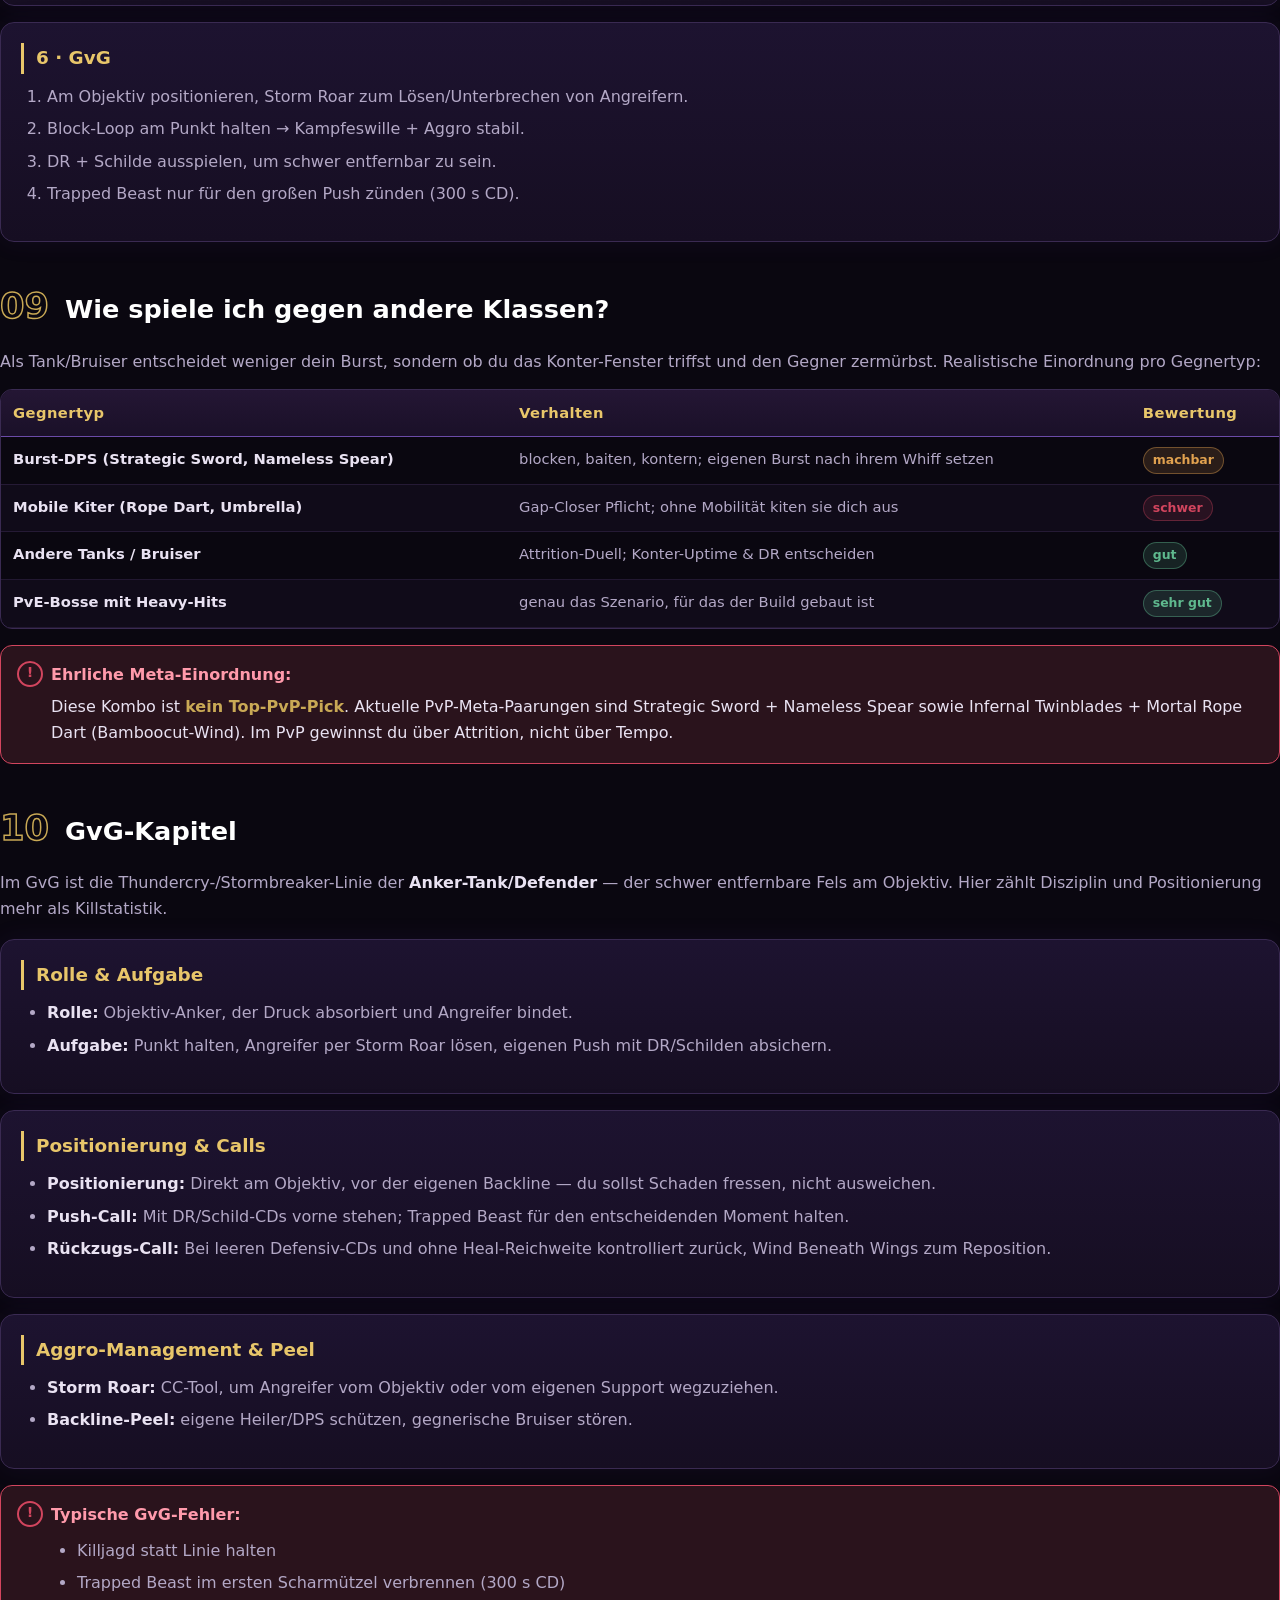
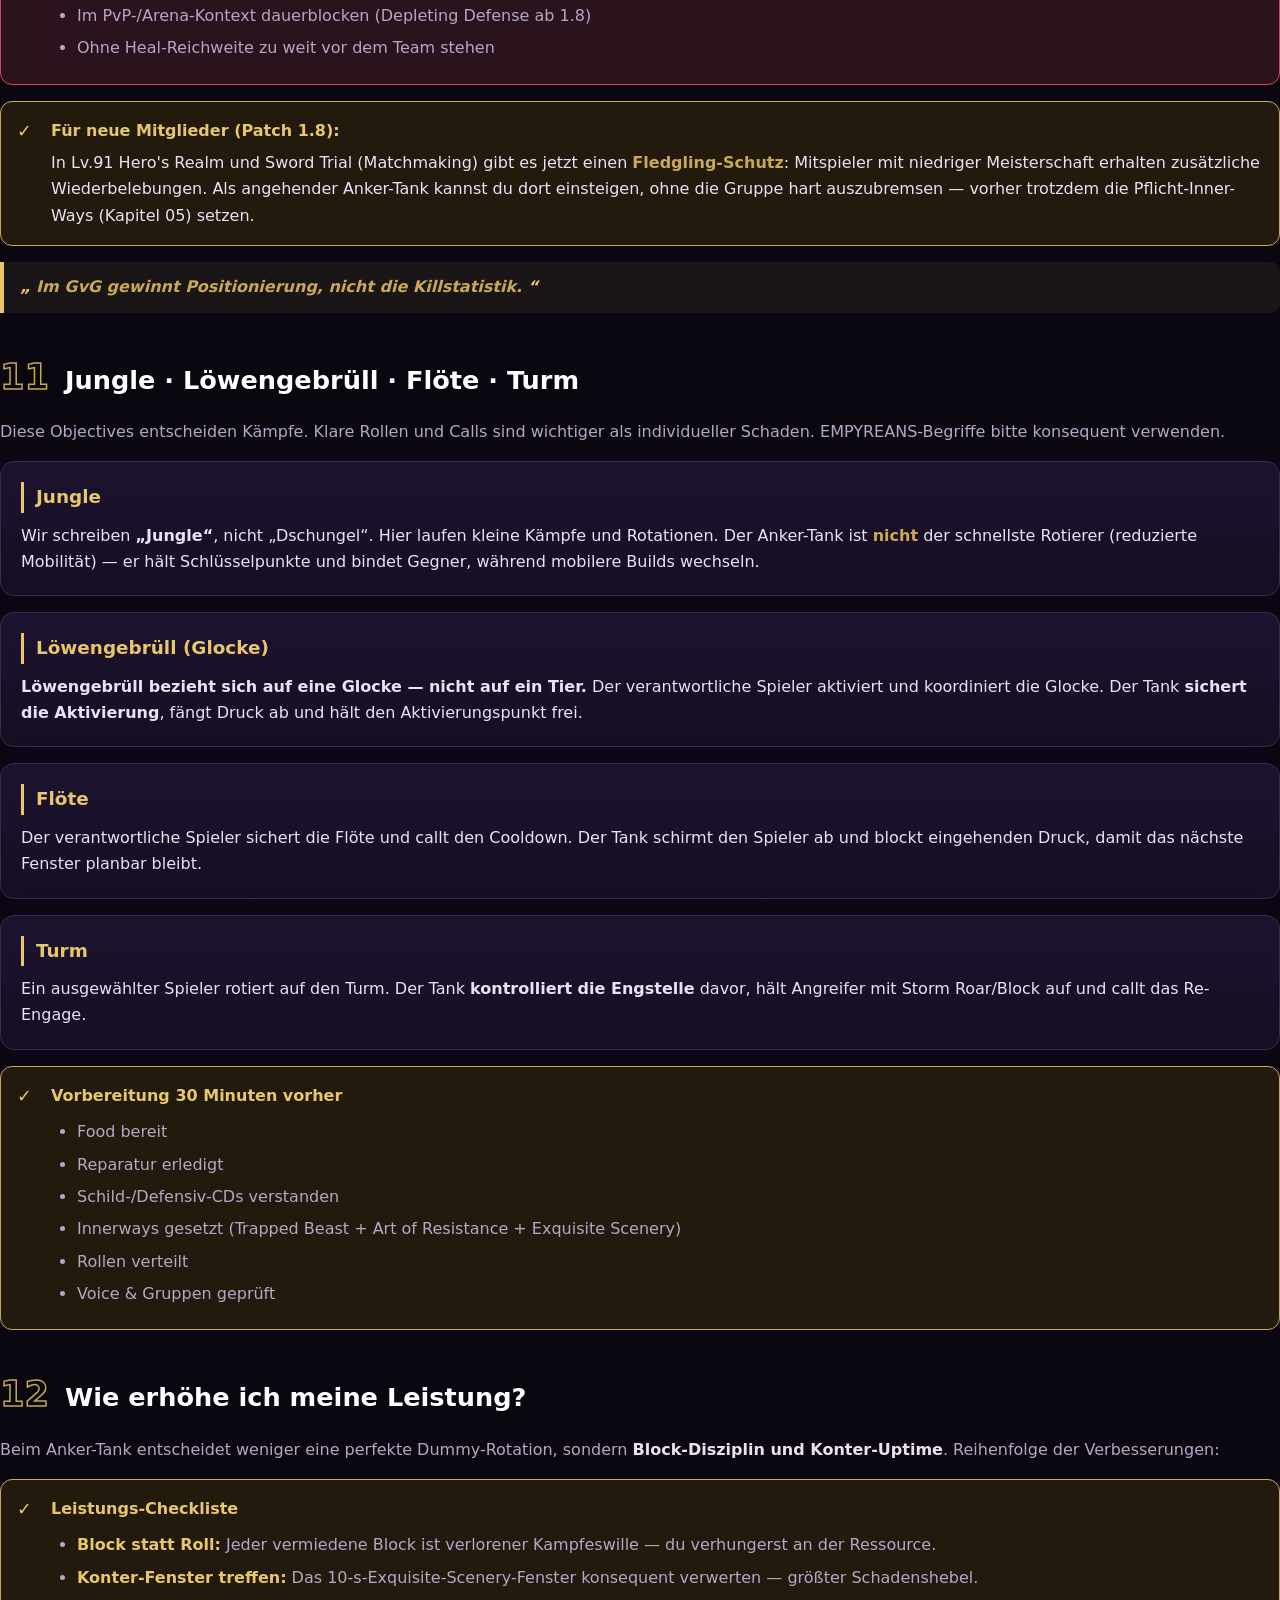
==== commit 7be42742: "Add files via upload" ====
--- a/empyreans_guide_v2.html
+++ b/empyreans_guide_v2.html
@@ -3,523 +3,1011 @@
 <head>
 <meta charset="UTF-8">
 <meta name="viewport" content="width=device-width, initial-scale=1.0">
-<title>EMPYREANS · Where Winds Meet · Mo Blade / Stormbreaker Gildenhandbuch v2</title>
+<title>EMPYREANS · Thundercry &amp; Stormbreaker — Gildenhandbuch</title>
 <style>
-:root{
-  --bg:#0e0c14;--bg-2:#15121d;--panel:#1b1726;--panel-2:#221c30;
-  --ink:#e9e4d8;--ink-soft:#bdb6a8;
-  --gold:#d4af52;--gold-soft:#e8d49a;
-  --violet:#9b6bd6;--violet-soft:#c4a3ef;
-  --red:#d9534f;--red-bg:#2a1416;
-  --green:#5ca86b;--green-bg:#13241a;
-  --line:#33293f;--shadow:0 8px 28px rgba(0,0,0,.45);
-}
-*{box-sizing:border-box;}
-html{scroll-behavior:smooth;}
-body{
-  margin:0;
-  background:
-    radial-gradient(1200px 600px at 80% -10%, rgba(155,107,214,.10), transparent 60%),
-    radial-gradient(900px 500px at -10% 10%, rgba(212,175,82,.07), transparent 55%),
-    var(--bg);
-  color:var(--ink);
-  font-family:"Iowan Old Style","Palatino Linotype",Palatino,Georgia,serif;
-  line-height:1.65;font-size:17px;
-}
-.wrap{max-width:1020px;margin:0 auto;padding:0 22px 90px;}
-
-header.hero{text-align:center;padding:70px 20px 46px;border-bottom:1px solid var(--line);margin-bottom:38px;}
-header.hero .crest{font-family:"Optima","Gill Sans",sans-serif;letter-spacing:.42em;color:var(--violet-soft);font-size:14px;text-transform:uppercase;margin-bottom:18px;}
-header.hero h1{font-family:"Optima",Georgia,serif;font-size:clamp(34px,6vw,62px);margin:0;letter-spacing:.06em;
-  background:linear-gradient(180deg,var(--gold-soft),var(--gold) 70%,#9a7c30);-webkit-background-clip:text;background-clip:text;color:transparent;}
-header.hero .sub{color:var(--ink-soft);font-style:italic;margin-top:14px;font-size:19px;}
-header.hero .ver{margin-top:20px;display:inline-block;border:1px solid var(--gold);color:var(--gold);padding:5px 16px;border-radius:999px;font-family:sans-serif;font-size:12px;letter-spacing:.18em;text-transform:uppercase;}
-.rule{height:1px;width:100%;background:linear-gradient(90deg,transparent,var(--gold),transparent);margin:6px 0 0;}
-
-h2{font-family:"Optima",Georgia,serif;font-size:28px;margin:54px 0 6px;color:var(--gold-soft);letter-spacing:.03em;scroll-margin-top:18px;}
-h2 .num{color:var(--violet);font-size:18px;margin-right:12px;font-family:sans-serif;}
-h2 + .rule{margin-bottom:22px;}
-h3{font-size:21px;color:var(--violet-soft);margin:30px 0 8px;}
-h4{font-size:16px;color:var(--gold);margin:20px 0 4px;font-family:sans-serif;letter-spacing:.04em;text-transform:uppercase;}
-p{margin:10px 0;}a{color:var(--gold-soft);}
-.lead{color:var(--ink-soft);font-style:italic;}
-strong{color:var(--gold-soft);}.en{color:var(--ink-soft);font-style:italic;font-weight:normal;}
-
-nav.toc{background:linear-gradient(180deg,var(--panel),var(--panel-2));border:1px solid var(--line);border-radius:12px;padding:26px 30px;box-shadow:var(--shadow);}
-nav.toc h2{margin:0 0 14px;font-size:22px;}
-nav.toc ol{margin:0;padding-left:0;list-style:none;counter-reset:toc;columns:2;column-gap:42px;}
-nav.toc li{counter-increment:toc;padding:4px 0;break-inside:avoid;}
-nav.toc li::before{content:counter(toc,decimal-leading-zero);color:var(--violet);font-family:sans-serif;font-size:12px;margin-right:10px;}
-nav.toc a{color:var(--ink);text-decoration:none;}nav.toc a:hover{color:var(--gold-soft);}
-
-.box{border-radius:10px;padding:16px 20px;margin:18px 0;border:1px solid var(--line);}
-.warn{background:var(--red-bg);border-color:#5b2a2a;}
-.warn::before{content:"⚠ Häufiger Fehler";display:block;color:var(--red);font-family:sans-serif;font-size:12px;letter-spacing:.14em;text-transform:uppercase;margin-bottom:6px;}
-.tip{background:#181f29;border-color:#2c3b4d;}
-.tip::before{content:"➤ Tipp";display:block;color:#7fb4e6;font-family:sans-serif;font-size:12px;letter-spacing:.14em;text-transform:uppercase;margin-bottom:6px;}
-.rec{background:var(--green-bg);border-color:#2c4d36;}
-.rec::before{content:"✓ Empfehlung";display:block;color:var(--green);font-family:sans-serif;font-size:12px;letter-spacing:.14em;text-transform:uppercase;margin-bottom:6px;}
-.check{background:#241c2e;border-color:#46365b;}
-.check::before{content:"❓ Im Spiel prüfen";display:block;color:var(--violet-soft);font-family:sans-serif;font-size:12px;letter-spacing:.14em;text-transform:uppercase;margin-bottom:6px;}
-.fix{background:#2a2410;border-color:#5b4f1f;}
-.fix::before{content:"✎ Korrekturhinweis";display:block;color:var(--gold);font-family:sans-serif;font-size:12px;letter-spacing:.14em;text-transform:uppercase;margin-bottom:6px;}
-
-table{width:100%;border-collapse:collapse;margin:18px 0;font-size:15px;background:var(--panel);border-radius:10px;overflow:hidden;box-shadow:var(--shadow);}
-caption{caption-side:top;text-align:left;color:var(--ink-soft);font-style:italic;font-size:14px;margin-bottom:6px;}
-th,td{padding:9px 12px;text-align:left;border-bottom:1px solid var(--line);vertical-align:top;}
-th{background:var(--panel-2);color:var(--gold);font-family:sans-serif;font-size:12px;letter-spacing:.05em;text-transform:uppercase;}
-tr:last-child td{border-bottom:none;}
-td:first-child{color:var(--gold-soft);font-weight:bold;}
-.tw{overflow-x:auto;}
-.tier{font-family:sans-serif;font-weight:bold;border-radius:6px;padding:2px 8px;font-size:12px;white-space:nowrap;}
-.t-s{background:#3a2c12;color:var(--gold-soft);}
-.t-a{background:#23304a;color:#9cc4f0;}
-.t-b{background:#2a2433;color:var(--violet-soft);}
-.t-c{background:#2c2024;color:#d99;}
-
-.cards{display:grid;grid-template-columns:repeat(auto-fit,minmax(310px,1fr));gap:20px;margin:22px 0;}
-.card{background:linear-gradient(180deg,var(--panel),var(--panel-2));border:1px solid var(--line);border-radius:14px;padding:22px;box-shadow:var(--shadow);border-top:3px solid var(--violet);}
-.card.pve{border-top-color:var(--gold);}
-.card.gvg{border-top-color:var(--violet);}
-.card.arena{border-top-color:#7fb4e6;}
-.card.anti{border-top-color:var(--red);}
-.card.std{border-top-color:var(--green);}
-.card h3{margin:0 0 2px;color:var(--gold-soft);}
-.card .role{font-family:sans-serif;font-size:11px;letter-spacing:.16em;text-transform:uppercase;color:var(--violet-soft);margin-bottom:12px;}
-.card dl{margin:0;display:grid;grid-template-columns:auto 1fr;gap:5px 12px;font-size:14.5px;}
-.card dt{color:var(--ink-soft);font-family:sans-serif;font-size:11px;letter-spacing:.05em;text-transform:uppercase;padding-top:3px;}
-.card dd{margin:0;color:var(--ink);}
-.card .sw{margin-top:12px;padding-top:10px;border-top:1px solid var(--line);font-size:13.5px;}
-.card .sw .s{color:var(--green);}.card .sw .w{color:var(--red);}
-.card .why{margin-top:8px;font-size:13.5px;color:var(--ink-soft);font-style:italic;}
-
-ul.clean{margin:8px 0;padding-left:22px;}ul.clean li{margin:5px 0;}
-ol.clean{margin:8px 0;padding-left:22px;}ol.clean li{margin:5px 0;}
-.flow{font-family:sans-serif;font-size:14px;background:var(--panel);border:1px solid var(--line);border-radius:10px;padding:16px 20px;line-height:2;}
-.flow .step{color:var(--gold-soft);}.flow .arrow{color:var(--violet);margin:0 4px;}
-.checklist{list-style:none;padding-left:0;}
-.checklist li{padding:7px 0 7px 30px;position:relative;border-bottom:1px solid var(--line);}
-.checklist li::before{content:"☐";position:absolute;left:4px;color:var(--gold);font-size:18px;}
-
-footer{text-align:center;margin-top:70px;padding-top:26px;border-top:1px solid var(--line);color:var(--ink-soft);font-size:14px;font-style:italic;}
-
-@media print{
-  body{background:#fff;color:#1a1a1a;font-size:10.5pt;}
-  header.hero h1{color:#7a5e18;-webkit-text-fill-color:#7a5e18;}
-  nav.toc,.card,table,.box,.flow{box-shadow:none;break-inside:avoid;}
-  h2{color:#7a5e18;page-break-after:avoid;}.cards{grid-template-columns:1fr 1fr;}a{color:#1a1a1a;}.en,.lead{color:#555;}
-}
-@media (prefers-reduced-motion:reduce){html{scroll-behavior:auto;}}
-@media (max-width:600px){nav.toc ol{columns:1;}body{font-size:16px;}.card dl{grid-template-columns:1fr;}}
-
-.hero-banner{display:block;max-width:430px;width:100%;height:auto;margin:0 auto 30px;
-  border-radius:14px;border:1px solid var(--gold);box-shadow:0 10px 40px rgba(0,0,0,.6),0 0 0 4px rgba(155,107,214,.12);}
-@media print{.hero-banner{box-shadow:none;break-inside:avoid;max-width:340px;}}
-@media (max-width:600px){.hero-banner{max-width:88%;}}
+  :root{
+    --bg:#0a0710;
+    --bg2:#120a1c;
+    --card:#160e22;
+    --card2:#1d1330;
+    --border:#3a2a52;
+    --border-glow:#6b4ba8;
+    --gold:#e8c66a;
+    --gold-soft:#c9a955;
+    --violet:#a06bff;
+    --red:#d2455e;
+    --text:#e9e2f2;
+    --text-dim:#b3a8c6;
+    --text-faint:#8a7da3;
+    --warn-bg:#2a131c;
+    --warn-border:#d2455e;
+    --check-bg:#231a0e;
+    --check-border:#c9a955;
+    --pve:#5fb98e;
+    --pvp:#e0a14f;
+    --gvg:#c66bd6;
+  }
+  *{box-sizing:border-box;margin:0;padding:0}
+  html{scroll-behavior:smooth}
+  body{
+    background:
+      radial-gradient(1200px 600px at 70% -10%, rgba(120,70,200,0.18), transparent 60%),
+      radial-gradient(900px 500px at 10% 20%, rgba(210,69,94,0.08), transparent 55%),
+      var(--bg);
+    color:var(--text);
+    font-family:"Segoe UI",system-ui,-apple-system,Roboto,Arial,sans-serif;
+    line-height:1.65;
+    font-size:16px;
+    padding-bottom:60px;
+  }
+  .wrap{max-width:1080px;margin:0 auto;padding:0 18px}
+
+  /* HERO */
+  header.hero{
+    text-align:center;
+    padding:60px 18px 40px;
+    border-bottom:1px solid var(--border);
+    background:linear-gradient(180deg, rgba(160,107,255,0.10), transparent);
+  }
+  .crest{
+    font-size:.8rem;letter-spacing:.5em;text-transform:uppercase;
+    color:var(--gold);font-weight:700;margin-bottom:14px;
+  }
+  header.hero h1{
+    font-size:2.5rem;line-height:1.15;font-weight:800;
+    background:linear-gradient(90deg,var(--gold),#fff5d8,var(--gold-soft));
+    -webkit-background-clip:text;background-clip:text;color:transparent;
+    margin-bottom:6px;
+  }
+  header.hero .sub{
+    font-size:1.15rem;color:var(--violet);font-weight:600;margin-bottom:18px;
+  }
+  .badges{display:flex;gap:10px;justify-content:center;flex-wrap:wrap;margin-top:14px}
+  .badge{
+    font-size:.78rem;letter-spacing:.08em;text-transform:uppercase;
+    padding:5px 14px;border-radius:999px;border:1px solid var(--border-glow);
+    background:rgba(107,75,168,0.15);color:var(--text-dim);
+  }
+  .badge.gold{border-color:var(--gold-soft);color:var(--gold)}
+
+  /* INTRO */
+  .intro{
+    margin-top:34px;padding:26px;border-radius:16px;
+    background:linear-gradient(180deg,var(--card2),var(--card));
+    border:1px solid var(--border);
+    box-shadow:0 0 40px rgba(120,70,200,0.10), inset 0 1px 0 rgba(255,255,255,0.03);
+  }
+  .intro p{margin-bottom:12px;color:var(--text-dim)}
+  .intro p:last-child{margin-bottom:0}
+
+  /* TOC */
+  nav.toc{
+    margin-top:30px;padding:24px;border-radius:16px;
+    background:var(--card);border:1px solid var(--border);
+  }
+  nav.toc h2{
+    color:var(--gold);font-size:1.05rem;letter-spacing:.12em;text-transform:uppercase;
+    margin-bottom:16px;border-bottom:1px solid var(--border);padding-bottom:10px;
+  }
+  .toc-grid{display:grid;grid-template-columns:repeat(2,1fr);gap:8px 22px}
+  nav.toc a{
+    display:flex;gap:12px;align-items:baseline;text-decoration:none;
+    color:var(--text);padding:7px 10px;border-radius:8px;transition:.18s;
+  }
+  nav.toc a:hover{background:rgba(160,107,255,0.12);color:#fff}
+  nav.toc .num{color:var(--gold);font-weight:700;font-variant-numeric:tabular-nums;min-width:24px}
+
+  /* SECTIONS */
+  section{margin-top:46px;scroll-margin-top:20px}
+  .chap-head{display:flex;align-items:baseline;gap:16px;margin-bottom:18px}
+  .chap-num{
+    font-size:2.2rem;font-weight:800;line-height:1;
+    color:transparent;-webkit-text-stroke:1.5px var(--gold-soft);
+    font-variant-numeric:tabular-nums;
+  }
+  .chap-head h2{font-size:1.6rem;font-weight:800;color:#fff}
+  section > p{color:var(--text-dim);margin-bottom:14px}
+  section h3{
+    color:var(--gold);font-size:1.15rem;margin:24px 0 10px;
+    padding-left:12px;border-left:3px solid var(--violet);
+  }
+  section h4{color:var(--violet);font-size:1rem;margin:16px 0 8px}
+  ul,ol{margin:10px 0 14px 26px;color:var(--text-dim)}
+  li{margin-bottom:6px}
+  strong{color:var(--text)}
+  em{color:var(--gold-soft);font-style:normal;font-weight:600}
+
+  /* CARDS */
+  .card{
+    background:linear-gradient(180deg,var(--card2),var(--card));
+    border:1px solid var(--border);border-radius:14px;padding:20px;margin:16px 0;
+    box-shadow:0 0 26px rgba(120,70,200,0.08);
+  }
+  .card h3{margin-top:0;border-left:3px solid var(--gold)}
+
+  /* TABLES */
+  .table-wrap{overflow-x:auto;margin:14px 0;border-radius:12px;border:1px solid var(--border)}
+  table{width:100%;border-collapse:collapse;min-width:620px;font-size:.92rem}
+  thead th{
+    background:linear-gradient(180deg,#241634,#1a1028);
+    color:var(--gold);text-align:left;padding:11px 12px;font-weight:700;
+    letter-spacing:.03em;border-bottom:1px solid var(--border-glow);white-space:nowrap;
+  }
+  tbody td{padding:10px 12px;border-bottom:1px solid rgba(58,42,82,0.5);color:var(--text-dim);vertical-align:top}
+  tbody tr:nth-child(even){background:rgba(160,107,255,0.04)}
+  tbody tr:hover{background:rgba(160,107,255,0.09)}
+  td strong{color:var(--text)}
+  .pill{display:inline-block;padding:2px 9px;border-radius:999px;font-size:.78rem;font-weight:700;white-space:nowrap}
+  .p-pflicht{background:rgba(95,185,142,0.16);color:var(--pve);border:1px solid rgba(95,185,142,0.4)}
+  .p-hoch{background:rgba(224,161,79,0.15);color:var(--pvp);border:1px solid rgba(224,161,79,0.4)}
+  .p-sit{background:rgba(160,107,255,0.15);color:var(--violet);border:1px solid rgba(160,107,255,0.4)}
+  .p-no{background:rgba(210,69,94,0.13);color:var(--red);border:1px solid rgba(210,69,94,0.35)}
+  .check-tag{color:var(--gold);font-weight:600;font-size:.85rem}
+
+  /* WARN / CHECK BOXES */
+  .warn,.checkbox{border-radius:12px;padding:16px 18px;margin:16px 0;position:relative;padding-left:50px}
+  .warn{background:var(--warn-bg);border:1px solid var(--warn-border)}
+  .checkbox{background:var(--check-bg);border:1px solid var(--check-border)}
+  .warn::before,.checkbox::before{
+    position:absolute;left:16px;top:15px;font-size:1.1rem;font-weight:800;
+  }
+  .warn::before{content:"!";color:var(--red);
+    width:22px;height:22px;border-radius:50%;border:2px solid var(--red);
+    text-align:center;line-height:18px;font-size:.9rem}
+  .checkbox::before{content:"✓";color:var(--gold)}
+  .warn strong{color:#ff9aab}
+  .checkbox strong{color:var(--gold)}
+  .warn ul,.checkbox ul{margin-bottom:0}
+
+  /* MERKSATZ */
+  .merk{
+    border-left:4px solid var(--gold);background:rgba(232,198,106,0.07);
+    padding:12px 16px;margin:14px 0;border-radius:0 10px 10px 0;
+    font-style:italic;color:var(--gold-soft);font-weight:600;
+  }
+  .merk::before{content:"„ ";color:var(--gold)}
+  .merk::after{content:" “";color:var(--gold)}
+
+  /* BUILD CARD GRID */
+  .build-grid{display:grid;grid-template-columns:repeat(2,1fr);gap:18px;margin-top:18px}
+  .build-card{
+    background:linear-gradient(160deg,var(--card2),#130b1f);
+    border:1px solid var(--border-glow);border-radius:16px;padding:20px;
+    box-shadow:0 0 30px rgba(120,70,200,0.12);display:flex;flex-direction:column;
+  }
+  .build-card .bc-tag{font-size:.72rem;letter-spacing:.18em;text-transform:uppercase;color:var(--violet);font-weight:700}
+  .build-card h3{
+    border:none;padding:0;margin:6px 0 12px;color:#fff;font-size:1.2rem;
+  }
+  .bc-row{display:flex;gap:8px;margin-bottom:7px;font-size:.9rem}
+  .bc-row .k{color:var(--gold);font-weight:700;min-width:78px;flex-shrink:0}
+  .bc-row .v{color:var(--text-dim)}
+  .bc-pm{margin-top:auto;padding-top:12px;display:flex;flex-direction:column;gap:5px}
+  .bc-plus{color:var(--pve);font-size:.86rem}
+  .bc-minus{color:var(--red);font-size:.86rem}
+  .bc-plus::before{content:"+ ";font-weight:800}
+  .bc-minus::before{content:"– ";font-weight:800}
+
+  /* legend */
+  .legend{display:flex;gap:14px;flex-wrap:wrap;margin:10px 0 4px;font-size:.82rem;color:var(--text-faint)}
+  .legend span{display:flex;align-items:center;gap:6px}
+  .dot{width:11px;height:11px;border-radius:50%}
+  .dot.pve{background:var(--pve)}.dot.pvp{background:var(--pvp)}.dot.gvg{background:var(--gvg)}
+
+  /* footer */
+  footer{
+    margin-top:60px;padding:30px 18px;text-align:center;
+    border-top:1px solid var(--border);color:var(--text-faint);font-size:.9rem;
+  }
+  footer .fcrest{color:var(--gold);letter-spacing:.3em;font-weight:700;margin-bottom:8px}
+
+  /* back to top */
+  #toTop{
+    position:fixed;right:20px;bottom:20px;z-index:50;
+    width:46px;height:46px;border-radius:50%;cursor:pointer;
+    background:linear-gradient(180deg,#2a1a40,#160e22);
+    border:1px solid var(--gold-soft);color:var(--gold);font-size:1.3rem;
+    display:none;align-items:center;justify-content:center;
+    box-shadow:0 0 20px rgba(120,70,200,0.4);transition:.2s;
+  }
+  #toTop:hover{background:#3a2456;transform:translateY(-2px)}
+
+  @media(max-width:720px){
+    header.hero h1{font-size:1.7rem}
+    .toc-grid,.build-grid{grid-template-columns:1fr}
+    .chap-num{font-size:1.7rem}
+    .chap-head h2{font-size:1.25rem}
+    body{font-size:15px}
+  }
 </style>
 </head>
 <body>
+
 <header class="hero">
-  <img class="hero-banner" src="[data-uri]" alt="EMPYREANS — Where Winds Meet Gilden-Banner">
-  <div class="crest">⟡ Empyreans ⟡</div>
-  <h1>Where Winds Meet</h1>
-  <div class="sub">Mo Blade &amp; Stormbreaker Spear — Gildenhandbuch für PvE · PvP · GvG</div>
-  <div class="ver">Gilden-Edition · v2.0 · korrigiert &amp; erweitert</div>
+  <div class="crest">⟡ EMPYREANS · Where Winds Meet ⟡</div>
+  <h1>Thundercry &amp; Stormbreaker</h1>
+  <div class="sub">Tank-Gildenhandbuch für PvE · PvP · GvG</div>
+  <div class="badges">
+    <span class="badge gold">Gilden-Edition</span>
+    <span class="badge">v1.0 · Patch 1.8</span>
+    <span class="badge">Tank- &amp; Bruiser-Guide</span>
+    <span class="badge">Thundercry Blade × Stormbreaker Spear</span>
+  </div>
 </header>
 
 <div class="wrap">
 
-<div class="box check">
-Dieses Handbuch fasst die internen EMPYREANS-Notizen zusammen, korrigiert sie und erweitert sie um Werte-Prioritäten, Tabellen und Matchups. <em>Where Winds Meet</em> (燕云十六声) balanciert Set-Effekte, Cooldowns und Tier-Einstufungen regelmäßig um, und viele deutsche Begriffe sind Arbeitsbezeichnungen der Gilde, keine offiziellen Übersetzungen. Statt erfundener Zahlen arbeiten wir bewusst mit <strong>Prioritäten</strong>. Markierte Stellen bitte im Spiel gegenprüfen.
+  <div class="intro">
+    <p>Dieses Handbuch fasst den <strong>Thundercry-Blade- &amp; Stormbreaker-Spear-Build</strong> (Mo-Klinge + Sturmbrecher) für EMPYREANS-Mitglieder zusammen. Es ist als interne Grundausbildung gedacht: vom stabilen Anker-Tank für Raids und GvG bis zum austeilenden Bruiser. Der Build dreht sich um <em>Kampfeswille-Management</em>, <em>Block-Konter</em>, <em>Schilde</em> und <em>Schadensreduktion</em>. Je nach Schwerpunkt gibt es zwei gleichwertige Spielweisen — <em>Tank-fokussiert</em> und <em>Bruiser-fokussiert</em> (siehe Kapitel 02 und 03).</p>
+    <p><strong>Wichtiger Hinweis:</strong> Where Winds Meet wird regelmäßig angepasst. Dieses Handbuch ist auf <strong>Version 1.8 „Companions Make Home" (25. Juni 2026)</strong> abgeglichen, inkl. der Balance-Stände bis Patch 1.7. Viele deutsche Begriffe sind Gilden-Arbeitsbezeichnungen. Wir verwenden bewusst <em>keine erfundenen Prozentwerte oder exakten Caps</em>. Wo Namen, Werte oder Set-Effekte nicht sicher belegt sind, steht <span class="check-tag">„im Spiel prüfen“</span>. Bitte gegen den aktuellen Patch gegenprüfen, bevor du etwas fest einplanst.</p>
+    <p class="merk">Blocken ist Ressource. Wer wegrollt, verhungert beim Kampfeswillen.</p>
+  </div>
+
+  <nav class="toc">
+    <h2>Inhaltsverzeichnis</h2>
+    <div class="toc-grid">
+      <a href="#k01"><span class="num">01</span><span>Klassenübersicht</span></a>
+      <a href="#k02"><span class="num">02</span><span>Mechanik &amp; die 3 Spielweisen</span></a>
+      <a href="#k03"><span class="num">03</span><span>Werte &amp; Prioritäten</span></a>
+      <a href="#k04"><span class="num">04</span><span>Gear / Ausrüstung</span></a>
+      <a href="#k05"><span class="num">05</span><span>Innerways</span></a>
+      <a href="#k06"><span class="num">06</span><span>Mystische Fähigkeiten</span></a>
+      <a href="#k07"><span class="num">07</span><span>Schilde, Kampfeswille &amp; Konter</span></a>
+      <a href="#k08"><span class="num">08</span><span>Rotationen</span></a>
+      <a href="#k09"><span class="num">09</span><span>Wie spiele ich gegen andere Klassen?</span></a>
+      <a href="#k10"><span class="num">10</span><span>GvG-Kapitel</span></a>
+      <a href="#k11"><span class="num">11</span><span>Jungle · Löwengebrüll · Flöte · Turm</span></a>
+      <a href="#k12"><span class="num">12</span><span>Wie erhöhe ich meine Leistung?</span></a>
+      <a href="#k13"><span class="num">13</span><span>Meta-Build-Karten</span></a>
+    </div>
+  </nav>
+
+  <!-- 01 -->
+  <section id="k01">
+    <div class="chap-head"><span class="chap-num">01</span><h2>Klassenübersicht</h2></div>
+    <p>Die Kombination aus <strong>Thundercry Blade (Mo-Klinge)</strong> und <strong>Stormbreaker Spear (Sturmbrecher)</strong> ist die <strong>primäre Tank-Linie</strong> des Spiels. Die Klinge ist die schwere Waffe — gebaut, um eingehenden Schaden zu absorbieren, und stattet dich mit mehreren Schilden für hohe Überlebensfähigkeit aus. Mobilität ist dafür reduziert. Schaden ist nicht ihre Spezialität, aber bei richtiger Nutzung trifft sie sehr hart. Der Sturmbrecher liefert der Klinge zusätzliche Effekte für ihren Martial-Art-Skill, gibt dir <em>Schadensreduktion</em> und bringt Aggro-Aufbau und Crowd-Control.</p>
+    <p>Der Build belohnt <em>Disziplin</em> mehr als rohe Werte: Wer im Nahkampf steht, blockt statt wegrollt und das Konterfenster verwertet, ist ein nahezu unverrückbarer Ankerpunkt. Wer overcommittet oder die Ressource verschenkt, verliert seinen größten Vorteil.</p>
+
+    <div class="card">
+      <h3>Build-Kern auf einen Blick</h3>
+      <div class="bc-row"><span class="k">Pfad</span><span class="v">Tank / Bruiser — Nahkampf-Anker mit Schilden &amp; Schadensreduktion</span></div>
+      <div class="bc-row"><span class="k">Hauptwaffe</span><span class="v">Donnergrollen-Klinge (Thundercry Blade / Mo Blade)</span></div>
+      <div class="bc-row"><span class="k">Zweitwaffe</span><span class="v">Sturmbrecher-Speer (Stormbreaker Spear)</span></div>
+      <div class="bc-row"><span class="k">Rolle</span><span class="v">Anker-Tank: Aggro halten, Schaden abfedern, mit großen Ladetreffern kontern</span></div>
+      <div class="bc-row"><span class="k">Spielstil</span><span class="v">Speer für Aggro/Buff → Wechsel zur Klinge → Block halten → Kampfeswille aufladen → Konter verwerten → schweren Skill zünden</span></div>
+    </div>
+
+    <h3>Stärken &amp; Schwächen</h3>
+    <div class="table-wrap">
+      <table>
+        <thead><tr><th>Stärken</th><th>Schwächen</th></tr></thead>
+        <tbody>
+          <tr><td>Höchste Überlebensfähigkeit im Spiel (Schilde + DR)</td><td>Niedriger Schaden im reinen Tank-Profil</td></tr>
+          <tr><td>Verlässlicher Aggro-/Taunt-Halt über Storm Roar</td><td>Reduzierte Mobilität — kitebar im PvP</td></tr>
+          <tr><td>Block lädt Kampfeswille → sehr ressourcenstabil</td><td>Kein Top-PvP-Pick gegen die aktuelle Meta</td></tr>
+          <tr><td>Mechanisch verzeihend, gut Controller-tauglich</td><td>Trapped Beast nur alle 300 s verfügbar</td></tr>
+        </tbody>
+      </table>
+    </div>
+    <p class="merk">Du bist der Fels, um den der Kampf herumläuft — kein Sprinter.</p>
+
+    <div class="card">
+      <h3>Was die Patches für den Build geändert haben (1.7 &amp; 1.8)</h3>
+      <p><strong>Patch 1.8 „Companions Make Home" (25. Juni 2026):</strong> Für die Thundercry-/Stormbreaker-Linie gab es <em>keine direkten Balance-Änderungen an den Waffen selbst</em> — der Build steht unverändert auf dem 1.7-Stand. Indirekt relevant sind aber gleich mehrere Punkte, einer davon spürbar für Block-Tanks:</p>
+      <ul>
+        <li><strong>Arena „Depleting Defense" (NEU, Wandering-Paths-Modus):</strong> Jede 0,5 s in Verteidigungs-Stance gibt einen Stack (max. 10), der die Ausdauerkosten zunehmend erhöht (1 % bis 120 %); ab Stack 6 wird zusätzlich laufend Ausdauer abgezogen. <strong>Direkt relevant für unser block-lastiges Spiel im PvP/Arena</strong> — Dauerblocken wird dort bewusst bestraft. <span class="check-tag">im Spiel testen</span></li>
+        <li><strong>Settlement-Point-Animationen vereinheitlicht:</strong> Animationsdauer und Interrupt-Fenster sind jetzt über alle Waffen in Nicht-Spezial-Stances konsistent — planbareres Cancel-/Wechsel-Timing für unseren Speer↔Klinge-Swap.</li>
+        <li><strong>Neues Basic-Talent „Mystik-Einsicht" (Mystic Skill Insight):</strong> lässt neue Mystik-Varianten ableiten — prüfen, ob für unsere Mystik-Slots (Kapitel 06) bessere Panic-/Gap-Closer-Varianten freischaltbar sind.</li>
+        <li><strong>Fledgling-Schutz</strong> in Lv.91 Hero's Realm / Sword Trial (Matchmaking): schwächere Mitspieler bekommen Extra-Revives. Gut für neue EMPYREANS-Mitglieder in Gruppen-Content.</li>
+        <li><strong>Neue Modi:</strong> „Martial Path Domain" (5er-Gruppe, 20 Etagen, Dust-Veil-Buffs) und „Tomb of Fortune"/„Tomb Raiders" (PvPvE-Loot) — neue Spielfelder, in denen ein Anker-Tank Gruppen trägt.</li>
+        <li><strong>Bugfix „Healer-Mechanik":</strong> Eine fehlerhafte Healer-Mechanik wurde korrigiert — relevant, weil unser Tank-Profil im Gruppen-PvE auf zuverlässige Heals angewiesen ist.</li>
+      </ul>
+      <p style="margin-top:6px"><strong>Aus dem 1.6-Stand (Version „Qinchuan / Serpent's Fang") — weiterhin gültig:</strong></p>
+      <ul>
+        <li><strong>Level-Cap auf 95 angehoben</strong> — verschiebt Substat-Budgets; Gear-Tuning entsprechend nachziehen.</li>
+        <li>Thundercry + Stormbreaker bleibt in den Tank-Tier-Lists die Referenz-Tankkombo; Community-Konsens nach den Frühjahrs-Patches: der Tank-Build ist <em>stärker</em> geworden.</li>
+      </ul>
+      <p style="color:var(--text-faint);font-size:.9rem">Quelle: offizielle 1.8-Patchnotes „Optimizations and Bug Fixes" (25.06.2026, wherewindsmeetgame.com) und game8-Versionsübersicht 1.8. <strong>Wichtig:</strong> Die offiziellen Notes nennen <em>keine</em> Thundercry-/Stormbreaker-spezifischen Zahlen-Tweaks — alle Build-internen Werte daher <span class="check-tag">im Spiel prüfen</span>.</p>
+    </div>
+  </section>
+
+  <!-- 02 -->
+  <section id="k02">
+    <div class="chap-head"><span class="chap-num">02</span><h2>Build-Mechanik: Kampfeswille</h2></div>
+    <p>Beide Waffen nutzen <strong>Kampfeswille / Fighting Spirit</strong> (auch „Battle Will" / „Combat Will") als Skill-Ressource — sie verbrennen <em>nicht</em> die normale Ausdauerleiste. Das ist der Kern des Builds: Du gibst Kampfeswille für schwere Skills aus und lädst ihn vor allem durch <strong>Blocken</strong> wieder auf. Weil Blocken die schnellste Auflademethode ist, ist dieser Build <em>nach vorne gerichtet</em> — im Nahkampf stehen, Angriffe stellen, nur bei Bedarf ausweichen.</p>
+
+    <div class="card">
+      <h3>Der Kampfeswille-Loop</h3>
+      <div class="table-wrap"><table>
+        <thead><tr><th>Phase</th><th>Aktion</th><th>Ergebnis</th></tr></thead>
+        <tbody>
+          <tr><td><strong>Ausgeben</strong></td><td>Schwere Skills zünden (Storm Roar, Thunder Shock, Avalanche)</td><td>Aggro, CC, Burst, Schadensreduktion</td></tr>
+          <tr><td><strong>Aufladen</strong></td><td>Blocken, leichte Skills, bestimmte Talente</td><td>Kampfeswille zurück; Block triggert zusätzlich den Konter</td></tr>
+          <tr><td><strong>Verwerten</strong></td><td>Stufe-3-Ladeangriff / Exquisite-Scenery-Konter im Buff-Fenster</td><td>Größter Schaden, 1 Leiste Battle Will zurück</td></tr>
+        </tbody>
+      </table></div>
+    </div>
+
+    <h3>Drei Spielweisen — nicht zwei</h3>
+    <p>Mit derselben Waffenkombi gibt es <strong>drei gleichwertige Spielweisen</strong>. Sie unterscheiden sich in Innerway-Priorität, Stat-Fokus und Aggressivität — nicht in der Waffenwahl. Wichtig: Der dritte Stil, der <strong>Battle-Will-Konter-Tank</strong>, wirkt auf dem Papier wie ein DPS-Build (Crit, Charged-Schaden), ist aber ein <em>echter Tank</em> — seine Mental Methods wandeln Crit und Charged-Treffer aktiv in Ressource, Schild und Überleben um. Crit ist hier <em>kein</em> Fehlroll.</p>
+    <div class="card">
+      <h3>Die drei Spielweisen im Überblick</h3>
+      <div class="table-wrap"><table>
+        <thead><tr><th></th><th>Tank-Stil</th><th>Bruiser-Stil</th><th>Battle-Will-Konter-Tank</th></tr></thead>
+        <tbody>
+          <tr><td><strong>Ziel</strong></td><td>Ankerpunkt, Aggro, maximales Überleben</td><td>tanky bleiben, aber spürbar austeilen</td><td>über Konter &amp; Battle-Will-Loop überleben und zurückschlagen</td></tr>
+          <tr><td><strong>Stat-Fokus</strong></td><td>Max-HP, flache DR, Schild-Dauer</td><td>Ladeangriff-Schaden, Crit, dann HP</td><td>Crit, Charged-Schaden, HP — bewusst, weil Mental Methods sie verwerten</td></tr>
+          <tr><td><strong>Innerway-Kern</strong></td><td>Trapped Beast + Art of Resistance</td><td>Exquisite Scenery offensiv + Art of Resistance</td><td>Battle-Will-Refund + Charged-Burst + Verteidigungs-Battle-Will (siehe Kasten unten)</td></tr>
+          <tr><td><strong>Geeignet für</strong></td><td>10-Mann-Raids, GvG-Defense, Boss-Tank mit Healer</td><td>Solo-Content, Klein-Gruppe, Bruiser-GvG</td><td>GvG, Arena, anspruchsvolles Solo — für Spieler, die den Loop sicher beherrschen</td></tr>
+          <tr><td><strong>Regel</strong></td><td>Block-Uptime maximieren, Aggro halten</td><td>aggressivere Charge-Fenster, Konter priorisieren</td><td>Verteidigen → Battle Will → Charged-Konter → Refund → wiederholen</td></tr>
+        </tbody>
+      </table></div>
+    </div>
+
+    <div class="card">
+      <h3>Der Battle-Will-Konter-Tank im Detail (verifizierte Mental-Method-Werte)</h3>
+      <p>Dieser Stil steht und fällt mit drei Mental Methods, die ineinandergreifen. Die folgenden Werte sind aus dem Spiel ausgelesen (Tier-91-Setup):</p>
+      <ul>
+        <li><strong>Verteidigungs-Battle-Will:</strong> Erfolgreiches Verteidigen mit der Thundercry Blade hat <strong>20 % Chance, 1 zusätzliche Battle-Will-Leiste</strong> wiederherzustellen. Zusätzlich: erhöhte natürliche Ausdauer-Erholung beim Verteidigen <em>im Arena-Modus</em> <span class="check-tag">Modus-Gültigkeit im GvG prüfen</span>.</li>
+        <li><strong>Voller Refund:</strong> Treffer mit <strong>Light/Heavy Attack Charged Varied Combo</strong> erstatten den <em>gesamten</em> verbrauchten Battle Will zurück (mehrere Ziele mit einem Skill: Refund nur einmal).</li>
+        <li><strong>Charged-Burst:</strong> Bei einem Stufe-3-Charged-Angriff kannst du <strong>1 zusätzliche Leiste für +25 % Schaden</strong> verbrauchen — <strong>bis +50 % bei 2 Leisten</strong>.</li>
+        <li><strong>Attribut-Buff (Beispielwerte):</strong> +8,2 % Crit-Rate (skaliert mit Solo-Mode-Level) und +4,4 % Crit-DMG. <em>Genau deshalb</em> sind Crit-Rolls auf diesem Build gewollt.</li>
+      </ul>
+      <p style="margin-top:6px">Der Loop in einem Satz: <strong>Verteidigen erzeugt Battle Will → Charged-Varied-Combo-Konter gibt ihn voll zurück → die Leisten fließen in +25/+50 %-Charged-Hits.</strong> Solange der Kreislauf läuft, bist du gleichzeitig schwer zu töten und teilst aus.</p>
+    </div>
+
+    <div class="checkbox">
+      <strong>Gilden-Empfehlung</strong>
+      <p style="margin-top:6px">Neue Mitglieder starten mit dem <strong>Tank-Stil</strong> (verzeihend, klare Rolle). Wer mehr Output will und solo/klein-Gruppe spielt, geht in den <strong>Bruiser-Stil</strong>. Wer den Loop und das 10-s-Konterfenster sicher beherrscht und viel GvG/Arena spielt, fährt den <strong>Battle-Will-Konter-Tank</strong> — den stärksten, aber anspruchsvollsten der drei.</p>
+    </div>
+    <p class="merk">Erst Block, dann Konter, dann schwerer Skill — nie umgekehrt.</p>
+  </section>
+
+  <!-- 03 -->
+  <section id="k03">
+    <div class="chap-head"><span class="chap-num">03</span><h2>Werte &amp; Prioritäten</h2></div>
+    <p>Die folgenden Prioritäten sind Richtwerte. <strong>Grundregel:</strong> Im Tank-Profil zählt <em>Überleben vor Schaden</em>, im Bruiser-Profil rücken Ladeangriff-Schaden und Crit nach oben. Exakte Werte und Caps bitte <span class="check-tag">im Spiel prüfen</span> — das Level-Cap-95 aus 1.6 verschiebt Substat-Budgets.</p>
+    <div class="checkbox">
+      <strong>Allgemeine Zielwerte</strong>
+      <ul>
+        <li><strong>Max-HP</strong> ist der Kern beider Profile — sie skaliert deine Schilde <em>und</em> den Trapped-Beast-Effekt (Schild i. H. v. 30 % der HP).</li>
+        <li><strong>Flache Schadensreduktion</strong> stapelt mit der DR des Sturmbrechers — hoher Wert pro Punkt im Tank-Profil.</li>
+        <li><strong>Schild-Dauer / -Stärke</strong> verlängert das Art-of-Resistance-Fenster, in dem du gefahrlos lädst.</li>
+        <li><strong>Crit / Ladeangriff-Schaden</strong> erst im Bruiser-Profil priorisieren — im Tank nachrangig.</li>
+      </ul>
+    </div>
+
+    <h3>PvE Tank (Boss / Raid)</h3>
+    <div class="table-wrap"><table>
+      <thead><tr><th>#</th><th>Wert</th><th>Begründung</th></tr></thead>
+      <tbody>
+        <tr><td>1</td><td><strong>Max-HP</strong></td><td>skaliert Schilde &amp; Trapped-Beast, Basis fürs Face-Tanking</td></tr>
+        <tr><td>2</td><td><strong>Schadensreduktion (flach)</strong> <span class="pill p-pflicht">Pflicht</span></td><td>stapelt mit Speer-DR, federt Boss-Heavy-Hits ab</td></tr>
+        <tr><td>3</td><td><strong>Schild-Dauer / -Stärke</strong></td><td>verlängert Art-of-Resistance-Fenster</td></tr>
+        <tr><td>4</td><td>Resilience / Tenacity</td><td>Stagger &amp; CC widerstehen, im Skill handlungsfähig bleiben</td></tr>
+        <tr><td>5</td><td>Ladeangriff-/Skill-Schaden</td><td>damit der Konter noch wehtut <span class="check-tag">(prüfen)</span></td></tr>
+        <tr><td>6</td><td>Crit-Rate</td><td>nur Feinschliff im Tank-Profil</td></tr>
+      </tbody>
+    </table></div>
+
+    <h3>GvG Tank / Defender</h3>
+    <p style="color:var(--text-dim);margin-bottom:10px">Bewusste Gilden-Gewichtung: Im GvG zählt Zielbindung und das Halten der Linie mehr als Schaden. Du bist der schwer entfernbare Ankerpunkt am Objektiv.</p>
+    <div class="table-wrap"><table>
+      <thead><tr><th>#</th><th>Wert</th><th>Begründung</th></tr></thead>
+      <tbody>
+        <tr><td>1</td><td><strong>HP</strong></td><td>Linie halten, im Fokusfeuer bestehen</td></tr>
+        <tr><td>2</td><td><strong>Schadensreduktion / Defense</strong> <span class="pill p-pflicht">Pflicht</span></td><td>Gruppenschaden abfedern</td></tr>
+        <tr><td>3</td><td><strong>Resilience / Tenacity</strong></td><td>CC-Ketten überleben — entscheidend am Objektiv</td></tr>
+        <tr><td>4</td><td>Schild-Dauer</td><td>Trapped-Beast-/Art-of-Resistance-Fenster strecken</td></tr>
+        <tr><td>5</td><td>Ladeangriff-Schaden</td><td>genug Druck, um Angreifer abzuschrecken</td></tr>
+      </tbody>
+    </table></div>
+
+    <h3>PvP (Attrition-Duell)</h3>
+    <p style="color:var(--text-dim);margin-bottom:10px">Ehrlicher Hinweis: keine Top-PvP-Kombo. Du gewinnst über Zermürbung, nicht über Burst. Mobilität ist hier wichtiger als zusätzliche Defensive, weil dich kitende Gegner sonst aussitzen.</p>
+    <div class="table-wrap"><table>
+      <thead><tr><th>#</th><th>Wert</th><th>Begründung</th></tr></thead>
+      <tbody>
+        <tr><td>1</td><td><strong>Max-HP</strong></td><td>Attrition-Basis, überlebt lange Kämpfe</td></tr>
+        <tr><td>2</td><td><strong>Schadensreduktion</strong></td><td>macht jeden Block wertvoller</td></tr>
+        <tr><td>3</td><td><strong>Resilience / Tenacity</strong> <span class="pill p-hoch">hoch</span></td><td>aus CC-Ketten rauskommen, sonst tot</td></tr>
+        <tr><td>4</td><td>Crit / Ladeangriff</td><td>Konter muss im Duell genug Druck machen</td></tr>
+        <tr><td>5</td><td>Mobilität-Stats</td><td>gegen Kiter — Wind Beneath Wings unterstützen</td></tr>
+      </tbody>
+    </table></div>
+
+    <h3>Bruiser (Solo / Klein-Gruppe)</h3>
+    <div class="table-wrap"><table>
+      <thead><tr><th>#</th><th>Wert</th><th>Begründung</th></tr></thead>
+      <tbody>
+        <tr><td>1</td><td><strong>Ladeangriff-/Skill-Schaden</strong></td><td>Bruiser-Kern — der Konter ist deine Hauptquelle</td></tr>
+        <tr><td>2</td><td><strong>Crit-Rate / Crit-Schaden</strong></td><td>macht die geladenen Treffer spürbar</td></tr>
+        <tr><td>3</td><td><strong>Max-HP</strong></td><td>bleibt tanky genug fürs Face-Tanking</td></tr>
+        <tr><td>4</td><td>Schadensreduktion</td><td>Mindestbasis, nicht Hauptfokus</td></tr>
+        <tr><td>5</td><td>Schild-Dauer</td><td>Fenster zum Laden offenhalten</td></tr>
+      </tbody>
+    </table></div>
+
+    <h3>Battle-Will-Konter-Tank (GvG / Arena)</h3>
+    <p style="color:var(--text-dim);margin-bottom:10px">Sieht offensiv aus, ist defensiv gemeint: Crit und Charged-Schaden befeuern den Battle-Will-Loop, der dich gleichzeitig am Leben hält. HP bleibt wichtig (skaliert Schilde), Tenacity steigt im GvG, weil dich CC-Ketten töten — nicht einzelne Treffer.</p>
+    <div class="table-wrap"><table>
+      <thead><tr><th>#</th><th>Wert</th><th>Begründung</th></tr></thead>
+      <tbody>
+        <tr><td>1</td><td><strong>Crit-Rate / Crit-Schaden</strong></td><td>befeuert den Charged-Burst (+25/+50 %) und die Mental-Method-Buffs</td></tr>
+        <tr><td>2</td><td><strong>Ladeangriff-/Charged-Schaden</strong></td><td>der Konter ist Schadens- <em>und</em> Ressourcenquelle zugleich</td></tr>
+        <tr><td>3</td><td><strong>Max-HP</strong></td><td>skaliert Trapped-Beast-Schild, hält dich am Objektiv</td></tr>
+        <tr><td>4</td><td><strong>Tenacity / Resilience</strong> <span class="pill p-hoch">GvG hoch</span></td><td>aus CC-Ketten im Fokusfeuer rauskommen</td></tr>
+        <tr><td>5</td><td>Schadensreduktion</td><td>Mindestbasis; Überleben läuft primär über Konter &amp; Schild</td></tr>
+      </tbody>
+    </table></div>
+
+    <div class="warn">
+      <strong>Battle-Will-Sättigung im Gewühl:</strong>
+      <p style="margin-top:6px">Gegen Spieler ist die Battle-Will-Generierung <em>unzuverlässiger</em> als gegen einen Boss-Dummy (Gegner weichen aus, unterbrechen, kiten). Wenn dir im GvG oft Battle Will fehlt, priorisiere Block-/Konter-Uptime statt mehr Crit. Hast du regelmäßig über, kannst du eine defensivere Mental Method beimischen, ohne Schaden zu verlieren. <span class="check-tag">im Kampf selbst beobachten</span></p>
+    </div>
+
+      <ul>
+        <li>Max-HP ist nie verschwendet — sie skaliert Schilde <em>und</em> Trapped Beast.</li>
+        <li>Flache Schadensreduktion stapelt mit der Speer-DR; im Tank-Profil hoher Wert pro Punkt.</li>
+        <li>Im Bruiser zuerst Ladeangriff/Crit, dann HP — sonst teilst du nicht aus.</li>
+        <li>Im PvP ist Tenacity wichtiger als noch mehr Defense: CC-Ketten töten dich, nicht einzelne Treffer.</li>
+        <li>Zu wenig Mobilität im PvP = du wirst gekitet. Mobilitäts-Stats/Mystics nicht ignorieren.</li>
+        <li>Exakte Caps für DR und Schild-Skalierung sind versionsabhängig <span class="check-tag">(prüfen)</span>.</li>
+      </ul>
+    </div>
+  </section>
+
+  <!-- 04 -->
+  <section id="k04">
+    <div class="chap-head"><span class="chap-num">04</span><h2>Gear / Ausrüstung</h2></div>
+    <p>Die Gear-Wahl steuert die Balance zwischen Überleben und Schaden. Falls deutsche Setnamen nicht sicher sind, gilt der englische Name. <strong>Die finalen Set-Boni und Substat-Werte für die aktuelle Version sind in öffentlichen Quellen teils noch unvollständig dokumentiert</strong> — vor dem Min-Maxing <span class="check-tag">im Spiel prüfen</span>.</p>
+    <div class="table-wrap"><table>
+      <thead><tr><th>Set-Kombo</th><th>Einsatz</th><th>Wirkung</th><th>Schwäche</th><th>Empfehlung</th></tr></thead>
+      <tbody>
+        <tr>
+          <td><strong>Rainwhisper + Formbend</strong></td>
+          <td>PvE-Tank (Gruppe), GvG-Defense</td>
+          <td>Reine Tank-Kombo: Überleben, Schild-/DR-Synergie</td>
+          <td>wenig Eigenschaden</td>
+          <td><span class="pill p-pflicht">Standard Tank</span></td>
+        </tr>
+        <tr>
+          <td><strong>Moonflare</strong> (Übergang)</td>
+          <td>bis Formbend verfügbar</td>
+          <td>Rüstungs-/Defense-Lückenfüller</td>
+          <td>Platzhalter, kein Endgame</td>
+          <td><span class="pill p-sit">temporär</span></td>
+        </tr>
+        <tr>
+          <td><strong>Hawkwing + Eaglerise</strong></td>
+          <td>Bruiser / Hybrid-Tank</td>
+          <td>mehr Output bei akzeptabler Defensive</td>
+          <td>weniger reine Überlebensfähigkeit</td>
+          <td><span class="pill p-hoch">Bruiser</span></td>
+        </tr>
+      </tbody>
+    </table></div>
+    <div class="card">
+      <h3>Substat-Priorität</h3>
+      <p>Allgemein: <strong>Max-HP, flache Schadensreduktion</strong> und alles, was <strong>Schilde oder Ladeangriffe</strong> verstärkt. Im Bruiser- und Battle-Will-Konter-Stil rücken Crit und Ladeangriff-Schaden nach oben. Genaue Roll-Zielwerte für Level 95 <span class="check-tag">im Spiel prüfen</span>.</p>
+    </div>
+
+    <div class="warn">
+      <strong>⚠ Off-Hand-Falle: Bogen-gebundene Defensiv-Effekte</strong>
+      <p style="margin-top:6px">Manche Off-Hand-Teile (z. B. der <em>Eastgaze Ring „Steady"</em>: 15 % Schadensreduktion + Tenacity) sehen defensiv aus, wirken aber <strong>nur im Bogen-Modus</strong> („only valid for Bow and Arrow mode"). Als Nahkampf-Tank aktivierst du sie fast nie — der Effekt ist dann <em>totes Gewicht</em>. Zwei saubere Lösungen:</p>
+      <ul>
+        <li><strong>Raid/GvG-Anker:</strong> Off-Hand auf etwas tauschen, das im Nahkampf <em>permanent</em> wirkt.</li>
+        <li><strong>Hybrid:</strong> behalten, aber periodisch eine Bogen-Skill in die Rotation einbauen, um die 15 % DR + Tenacity mitzunehmen.</li>
+      </ul>
+      <p style="margin-top:6px">Faustregel: Jeder Defensiv-Affix, der an einen Modus gebunden ist, in dem du nicht kämpfst, zählt für dich als leerer Slot.</p>
+    </div>
+
+    <div class="card">
+      <h3>Schlüsselteil Bracer — Auswahl ist content-abhängig</h3>
+      <p>Dieselbe Slot-Entscheidung fällt im Raid anders aus als im GvG. Beispiel aus einem realen Tier-91-Setup:</p>
+      <div class="table-wrap"><table>
+        <thead><tr><th>Bracer</th><th>Schlüsseleffekte</th><th>Bestes Einsatzfeld</th></tr></thead>
+        <tbody>
+          <tr><td><strong>Moonpass</strong></td><td>Combat Boost vs <em>Boss</em> + Defense 38 + Deflection (10-s-Trigger)</td><td><span class="pill p-pflicht">Raid / Boss</span></td></tr>
+          <tr><td><strong>Nightfarer (Defense-Roll)</strong></td><td>Physical Defense + Deflection (10-s) + höchste Mastery</td><td><span class="pill p-hoch">GvG / Arena</span></td></tr>
+          <tr><td><strong>Nightfarer (Shield-Boost)</strong></td><td>Thundercry Shield Boost + Crit/Precision</td><td><span class="pill p-sit">Konter-Tank, schild-lastig</span></td></tr>
+        </tbody>
+      </table></div>
+      <p style="margin-top:6px">Im <strong>Raid</strong> gewinnt der Boss-Boost (Moonpass). Im <strong>GvG</strong> fällt der Boss-Boost weg → die Defense-Roll-Variante mit Deflection &amp; Mastery führt. Der <strong>Deflection-Trigger (10 s)</strong> deckt sich mit dem Exquisite-Scenery-Konterfenster — gute Synergie für alle Tank-Stile.</p>
+    </div>
+
+    <div class="warn">
+      <strong>Set-Werte teils „under development":</strong>
+      <p style="margin-top:6px">Mehrere aktuelle Build-Guides markieren die Gear-Sektion ausdrücklich als noch in Arbeit. Behandle die obigen Kombos als verlässliche Richtung, aber die exakten 4-pc-Prozentwerte als <span class="check-tag">zu prüfen</span>.</p>
+    </div>
+  </section>
+
+  <!-- 05 -->
+  <section id="k05">
+    <div class="chap-head"><span class="chap-num">05</span><h2>Innerways</h2></div>
+    <p>Innerways sind dein passiver Motor. Für diesen Build geht es um <strong>Defensive, Schild-Dauer und das Konter-Fenster</strong>. Die wichtigsten vier:</p>
+    <div class="table-wrap"><table>
+      <thead><tr><th>Innerway</th><th>Effekt (verifiziert)</th><th>Tank</th><th>Bruiser</th></tr></thead>
+      <tbody>
+        <tr>
+          <td><strong>Exquisite Scenery</strong></td>
+          <td>Erfolgreiches Verteidigen löst den Konter aus: Perception-Skill / Heavy-Attack entfesselt einen Stufe-1-Ladeangriff ohne Aufladen (alle 10 s). Treffer mit Varied Combo stellt 1 Leiste Battle Will wieder her.</td>
+          <td><span class="pill p-pflicht">Pflicht</span></td>
+          <td><span class="pill p-pflicht">Kern</span></td>
+        </tr>
+        <tr>
+          <td><strong>Art of Resistance</strong></td>
+          <td>HP-Schilde und zugehörige Skill-Effekte halten länger.</td>
+          <td><span class="pill p-pflicht">Pflicht</span></td>
+          <td><span class="pill p-hoch">hoch</span></td>
+        </tr>
+        <tr>
+          <td><strong>Trapped Beast</strong></td>
+          <td>Fällt deine HP unter 30 %, gewährt erlittener Schaden einen Schild i. H. v. 30 % der HP. Cooldown 300 s.</td>
+          <td><span class="pill p-pflicht">Kern</span></td>
+          <td><span class="pill p-sit">situativ</span></td>
+        </tr>
+        <tr>
+          <td><strong>Wind Beneath Wings</strong></td>
+          <td>Reduziert Ausdauerkosten des Skywalk Dash, erhöht Bewegungstempo nach der Landung; Bonus beim Besiegen von Gegnern.</td>
+          <td><span class="pill p-sit">Mobilität</span></td>
+          <td><span class="pill p-hoch">Mobilität</span></td>
+        </tr>
+      </tbody>
+    </table></div>
+
+    <div class="card">
+      <h3>Setups nach Spielweise (Gilden-Empfehlung)</h3>
+      <ul>
+        <li><strong>Tank:</strong> Trapped Beast + Art of Resistance + Exquisite Scenery — maximales Überleben, Konter als Schadensbasis.</li>
+        <li><strong>Bruiser:</strong> Exquisite Scenery (offensiv) + Art of Resistance + Wind Beneath Wings — mehr Output und Repositionierung.</li>
+        <li><strong>Battle-Will-Konter-Tank:</strong> Verteidigungs-Battle-Will (20 % Chance) + voller Charged-Refund + Charged-Burst (+25/+50 %). Crit-/Charged-Attribut-Buffs sind hier <em>gewollt</em> — sie speisen den Loop. Art of Resistance optional beimischen für Schild-Dauer.</li>
+        <li><strong>GvG-Defender:</strong> wie Tank, aber Wind Beneath Wings für schnelles Re-Positionieren am Objektiv beimischen.</li>
+      </ul>
+    </div>
+
+    <div class="card">
+      <h3>Gegenmittel zur „Depleting Defense" (Arena, Patch 1.8)</h3>
+      <p>Seit 1.8 bestraft die Arena langes Blocken mit steigenden Ausdauerkosten. Es gibt eine Mental Method, die <strong>direkt dagegenarbeitet</strong>: Der Verteidigungs-Battle-Will-Effekt der Thundercry Blade <strong>erhöht die natürliche Ausdauer-Erholung beim Verteidigen im Arena-Modus</strong>. Wer viel Arena spielt, sollte diesen Effekt aktiv haben — er entschärft genau den Nerf.</p>
+      <div class="warn" style="margin-top:10px">
+        <strong>Offener Punkt:</strong>
+        <p style="margin-top:6px">Der Ausdauer-Bonus ist ausdrücklich für den <em>Arena-Modus</em> ausgewiesen. Ob er auch im <strong>GvG-Modus</strong> greift, ist nicht gesichert — der Modus-Tag kann abweichen. Im GvG <span class="check-tag">selbst gegenprüfen</span>, ob beim Verteidigen der Ausdauer-Bonus aktiv anliegt. Falls nicht, belegt der erste Innerway dort einen Slot, ohne seinen Defensivteil zu liefern — dann ein Kandidat zum Tausch gegen etwas dauerhaft Wirkendes (Tenacity / flache DR / Schild).</p>
+      </div>
+    </div>
+
+    <div class="checkbox">
+      <strong>Breakthrough-Upgrades</strong>
+      <p style="margin-top:6px">Sind alle Innerways freigeschaltet, verkürzen Breakthrough-Upgrades Cooldowns oder verstärken die Effekte. Schon die Basisversionen geben spürbar mehr Komfort — Reihenfolge: zuerst Exquisite Scenery (Konter-Uptime), dann Art of Resistance (Schild-Dauer), dann Trapped Beast.</p>
+    </div>
+  </section>
+
+  <!-- 06 -->
+  <section id="k06">
+    <div class="chap-head"><span class="chap-num">06</span><h2>Mystische Fähigkeiten</h2></div>
+    <p>Mystic-Skills runden den Build mit <strong>Lückenschließern, Panic-Buttons und zusätzlicher Crowd-Control</strong> ab. Besonders natürlich sind <em>Mobilitäts-Mystics</em>, mit denen du beim Laden repositionierst oder Super-Armor-Fenster verlängerst — beide Waffen wollen, dass du dich auf schwere Animationen festlegst, ohne unterbrochen zu werden.</p>
+    <div class="card">
+      <h3>Empfohlene Slots</h3>
+      <ul>
+        <li><strong>Gap-Closer:</strong> Pflicht im PvP gegen Kiter, nützlich im GvG zum Re-Engage an der Linie.</li>
+        <li><strong>Defensiver Panic-Button:</strong> überbrückt das Trapped-Beast-Cooldown-Fenster (300 s).</li>
+        <li><strong>CC / Crowd-Control:</strong> zusätzlich zum Storm Roar, um Angreifer vom Objektiv zu lösen.</li>
+        <li><strong>Super-Armor-/Charge-Mystic:</strong> hält dich in schweren Animationen unterbrechungssicher.</li>
+      </ul>
+    </div>
+    <div class="checkbox">
+      <strong>Patch-1.8-Hinweis</strong>
+      <p style="margin-top:6px">Das neue Basic-Talent <em>Mystik-Einsicht</em> lässt neue Mystik-Varianten ableiten. Vor dem Festlegen prüfen, ob sich eine stärkere Gap-Closer- oder Panic-Variante freischalten lässt. <span class="check-tag">im Spiel prüfen</span></p>
+    </div>
+  </section>
+
+  <!-- 07 -->
+  <section id="k07">
+    <div class="chap-head"><span class="chap-num">07</span><h2>Schilde, Kampfeswille &amp; Konter</h2></div>
+    <h3>Schilde (Thundercry-Seite)</h3>
+    <p>Die Klinge gibt dir mehrere überlagerbare Schilde (u. a. <strong>Predator's Shield</strong>). <em>Art of Resistance</em> verlängert ihre Dauer — in diesem Fenster lädst und kontert man gefahrlos. <em>Trapped Beast</em> ist der Notfall-Schild bei &lt; 30 % HP.</p>
+    <h3>Kampfeswille (Stormbreaker-Seite)</h3>
+    <p>Der Speer liefert der Klinge zusätzliche Effekte und <strong>Schadensreduktion</strong> und ist dein Aggro-/CC-Werkzeug (Storm Roar, Fury Spear → Drumbeat-Buff). Kampfeswille lädst du primär durch Blocken.</p>
+    <h3>Konter (Exquisite Scenery)</h3>
+    <p>Das Herzstück deines Schadens: Nach erfolgreichem Block per Perception-Skill/Heavy-Attack einen <strong>freien Stufe-1-Ladeangriff</strong> entfesseln (alle 10 s) und mit einer Varied Combo 1 Leiste Battle Will zurückholen. <em>Wer dieses Fenster auslässt, verschenkt seinen Hauptschaden.</em></p>
+    <p class="merk">Der Block ist kein Notknopf, sondern dein Schadens- und Ressourcenfenster.</p>
+  </section>
+
+  <!-- 08 -->
+  <section id="k08">
+    <div class="chap-head"><span class="chap-num">08</span><h2>Rotationen</h2></div>
+    <p>Alle Rotationen folgen demselben Grundgerüst: <strong>Speer für Aggro/Buff → Wechsel zur Klinge → Block halten → Konter verwerten → schweren Skill zünden</strong>. Tank und Bruiser unterscheiden sich in Aggressivität und Konter-Priorität.</p>
+
+    <div class="card">
+      <h3>1 · Einsteiger PvE — stabiler Loop</h3>
+      <ol>
+        <li>Mit <strong>Stormbreaker Spear</strong>: <strong>Storm Roar</strong> für Aggro/Taunt.</li>
+        <li><strong>Fury Spear</strong> für den <strong>Drumbeat-Buff</strong>.</li>
+        <li>Wechsel zur <strong>Thundercry Blade</strong>, <strong>Predator's Shield</strong> aufbauen.</li>
+        <li><strong>Block halten</strong> → Kampfeswille aufladen, Boss-Hits abfangen.</li>
+        <li>Nach erfolgreichem Block <strong>Exquisite-Scenery-Konter</strong> auslösen.</li>
+        <li>Schweren Skill (<strong>Avalanche / Thunder Shock</strong>) zünden, Aggro per Storm Roar halten.</li>
+      </ol>
+    </div>
+
+    <div class="card">
+      <h3>2 · Fortgeschritten PvE — Bruiser-Druck</h3>
+      <ol>
+        <li>Speer: Storm Roar (Aggro) → Fury Spear (Drumbeat).</li>
+        <li>Wechsel zur Klinge, aggressives Charge-Fenster suchen.</li>
+        <li><strong>Block → Konter</strong> als Haupt-Schadensquelle priorisieren (10-s-Takt einhalten).</li>
+        <li>Stufe-3-Ladeangriff auf vollem Kampfeswillen für Burst.</li>
+        <li>Loop verkürzen: weniger reines Blocken, mehr Konter-/Charge-Uptime.</li>
+      </ol>
+    </div>
+
+    <div class="card">
+      <h3>3 · Stagger-Rotation (Boss-Phasenübergänge)</h3>
+      <ol>
+        <li>Schwere Klingen-Skills für Stagger-Aufbau timen, wenn der Boss verwundbar wird.</li>
+        <li>Stufe-3-Ladeangriff im Stagger-Fenster für maximalen Burst.</li>
+        <li>Schild vor dem nächsten Heavy-Hit erneuern (Art of Resistance offen halten).</li>
+      </ol>
+    </div>
+
+    <div class="card">
+      <h3>4 · PvP 1v1 (Attrition)</h3>
+      <ol>
+        <li>Block halten, Angriff des Gegners <strong>baiten</strong>.</li>
+        <li><strong>Exquisite-Scenery-Konter</strong> nach dem Block — deine beste Schadensquelle.</li>
+        <li><strong>Lücke schließen</strong> (Wind Beneath Wings / Gap-Closer) gegen Kiter.</li>
+        <li>Zermürben: Schilde + DR ausspielen, Gegner abnutzen statt überrennen.</li>
+        <li><em>Achtung Arena 1.8:</em> nicht dauerblocken — „Depleting Defense" bestraft langes Halten.</li>
+      </ol>
+    </div>
+
+    <div class="card">
+      <h3>5 · Arena 3v3</h3>
+      <ol>
+        <li>Storm Roar nutzen, um Druck vom eigenen Support zu nehmen / Gegner zu binden.</li>
+        <li>Frontline halten, Konter auf den fokussierten Gegner setzen.</li>
+        <li>Block dosieren (Depleting-Defense-Stacks im Blick behalten).</li>
+        <li>Trapped Beast als Team-Anker im entscheidenden Push aufheben.</li>
+      </ol>
+    </div>
+
+    <div class="card">
+      <h3>6 · GvG</h3>
+      <ol>
+        <li>Am Objektiv positionieren, Storm Roar zum Lösen/Unterbrechen von Angreifern.</li>
+        <li>Block-Loop am Punkt halten → Kampfeswille + Aggro stabil.</li>
+        <li>DR + Schilde ausspielen, um schwer entfernbar zu sein.</li>
+        <li>Trapped Beast nur für den großen Push zünden (300 s CD).</li>
+      </ol>
+    </div>
+  </section>
+
+  <!-- 09 -->
+  <section id="k09">
+    <div class="chap-head"><span class="chap-num">09</span><h2>Wie spiele ich gegen andere Klassen?</h2></div>
+    <p>Als Tank/Bruiser entscheidet weniger dein Burst, sondern ob du das Konter-Fenster triffst und den Gegner zermürbst. Realistische Einordnung pro Gegnertyp:</p>
+    <div class="table-wrap"><table>
+      <thead><tr><th>Gegnertyp</th><th>Verhalten</th><th>Bewertung</th></tr></thead>
+      <tbody>
+        <tr><td><strong>Burst-DPS (Strategic Sword, Nameless Spear)</strong></td><td>blocken, baiten, kontern; eigenen Burst nach ihrem Whiff setzen</td><td><span class="pill p-hoch">machbar</span></td></tr>
+        <tr><td><strong>Mobile Kiter (Rope Dart, Umbrella)</strong></td><td>Gap-Closer Pflicht; ohne Mobilität kiten sie dich aus</td><td><span class="pill p-no">schwer</span></td></tr>
+        <tr><td><strong>Andere Tanks / Bruiser</strong></td><td>Attrition-Duell; Konter-Uptime &amp; DR entscheiden</td><td><span class="pill p-pflicht">gut</span></td></tr>
+        <tr><td><strong>PvE-Bosse mit Heavy-Hits</strong></td><td>genau das Szenario, für das der Build gebaut ist</td><td><span class="pill p-pflicht">sehr gut</span></td></tr>
+      </tbody>
+    </table></div>
+    <div class="warn">
+      <strong>Ehrliche Meta-Einordnung:</strong>
+      <p style="margin-top:6px">Diese Kombo ist <em>kein Top-PvP-Pick</em>. Aktuelle PvP-Meta-Paarungen sind Strategic Sword + Nameless Spear sowie Infernal Twinblades + Mortal Rope Dart (Bamboocut-Wind). Im PvP gewinnst du über Attrition, nicht über Tempo.</p>
+    </div>
+  </section>
+
+  <!-- 10 -->
+  <section id="k10">
+    <div class="chap-head"><span class="chap-num">10</span><h2>GvG-Kapitel</h2></div>
+    <p>Im GvG ist die Thundercry-/Stormbreaker-Linie der <strong>Anker-Tank/Defender</strong> — der schwer entfernbare Fels am Objektiv. Hier zählt Disziplin und Positionierung mehr als Killstatistik.</p>
+
+    <div class="card">
+      <h3>Rolle &amp; Aufgabe</h3>
+      <ul>
+        <li><strong>Rolle:</strong> Objektiv-Anker, der Druck absorbiert und Angreifer bindet.</li>
+        <li><strong>Aufgabe:</strong> Punkt halten, Angreifer per Storm Roar lösen, eigenen Push mit DR/Schilden absichern.</li>
+      </ul>
+    </div>
+
+    <div class="card">
+      <h3>Positionierung &amp; Calls</h3>
+      <ul>
+        <li><strong>Positionierung:</strong> Direkt am Objektiv, vor der eigenen Backline — du sollst Schaden fressen, nicht ausweichen.</li>
+        <li><strong>Push-Call:</strong> Mit DR/Schild-CDs vorne stehen; Trapped Beast für den entscheidenden Moment halten.</li>
+        <li><strong>Rückzugs-Call:</strong> Bei leeren Defensiv-CDs und ohne Heal-Reichweite kontrolliert zurück, Wind Beneath Wings zum Reposition.</li>
+      </ul>
+    </div>
+
+    <div class="card">
+      <h3>Aggro-Management &amp; Peel</h3>
+      <ul>
+        <li><strong>Storm Roar:</strong> CC-Tool, um Angreifer vom Objektiv oder vom eigenen Support wegzuziehen.</li>
+        <li><strong>Backline-Peel:</strong> eigene Heiler/DPS schützen, gegnerische Bruiser stören.</li>
+      </ul>
+    </div>
+
+    <div class="warn">
+      <strong>Typische GvG-Fehler:</strong>
+      <ul>
+        <li>Killjagd statt Linie halten</li>
+        <li>Trapped Beast im ersten Scharmützel verbrennen (300 s CD)</li>
+        <li>Im PvP-/Arena-Kontext dauerblocken (Depleting Defense ab 1.8)</li>
+        <li>Ohne Heal-Reichweite zu weit vor dem Team stehen</li>
+      </ul>
+    </div>
+
+    <div class="checkbox">
+      <strong>Für neue Mitglieder (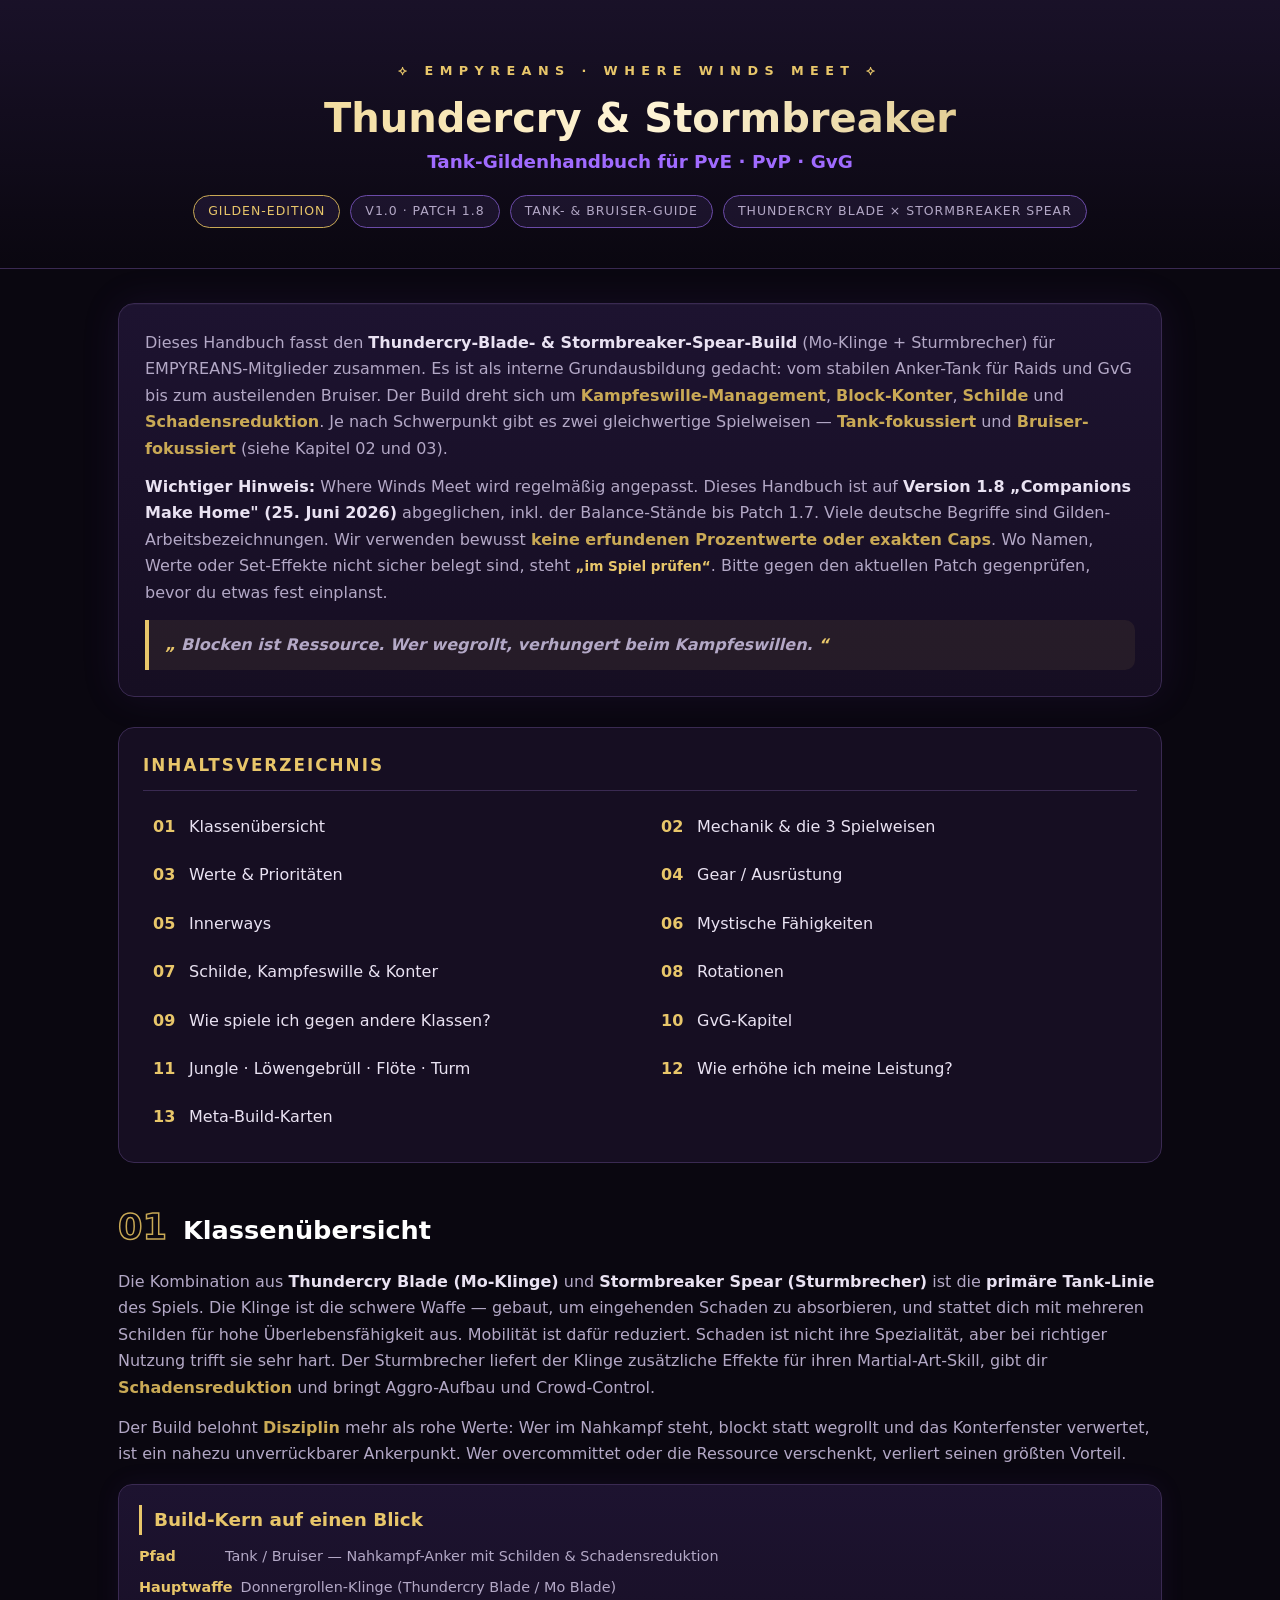
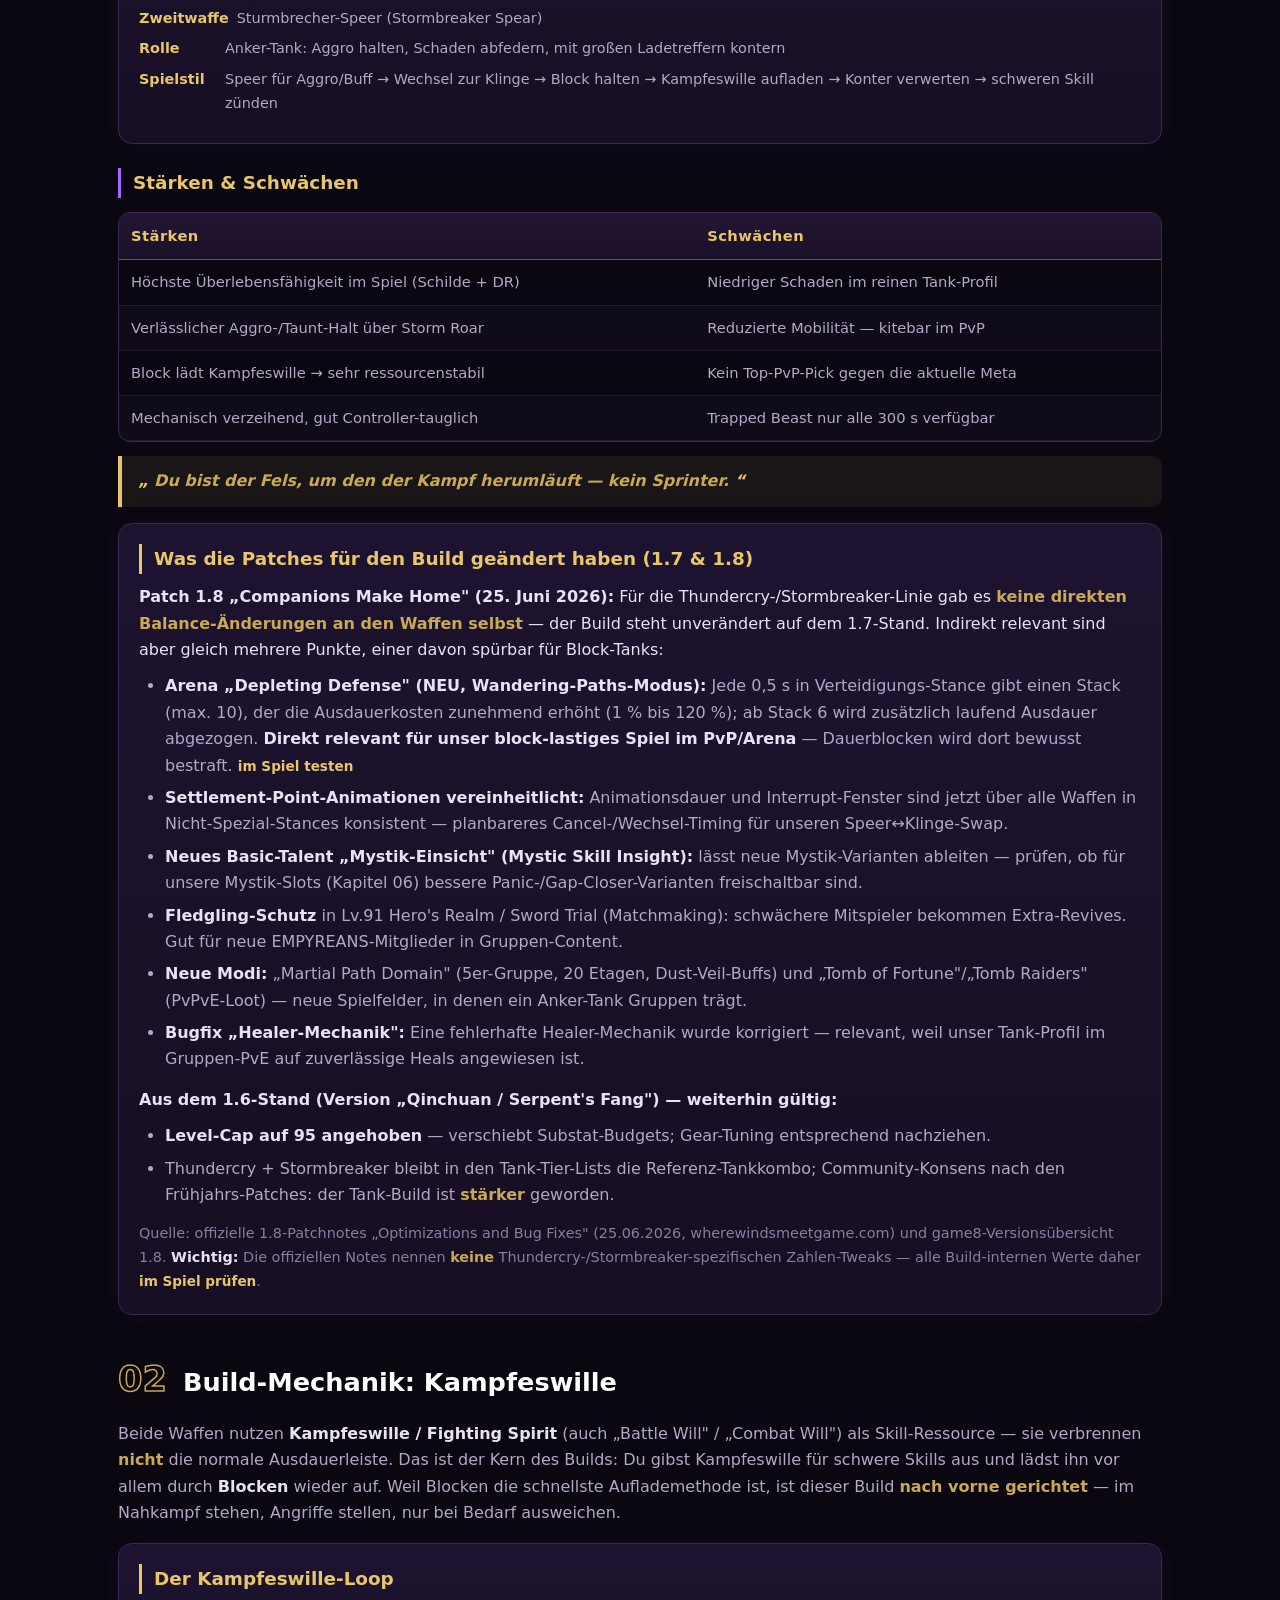
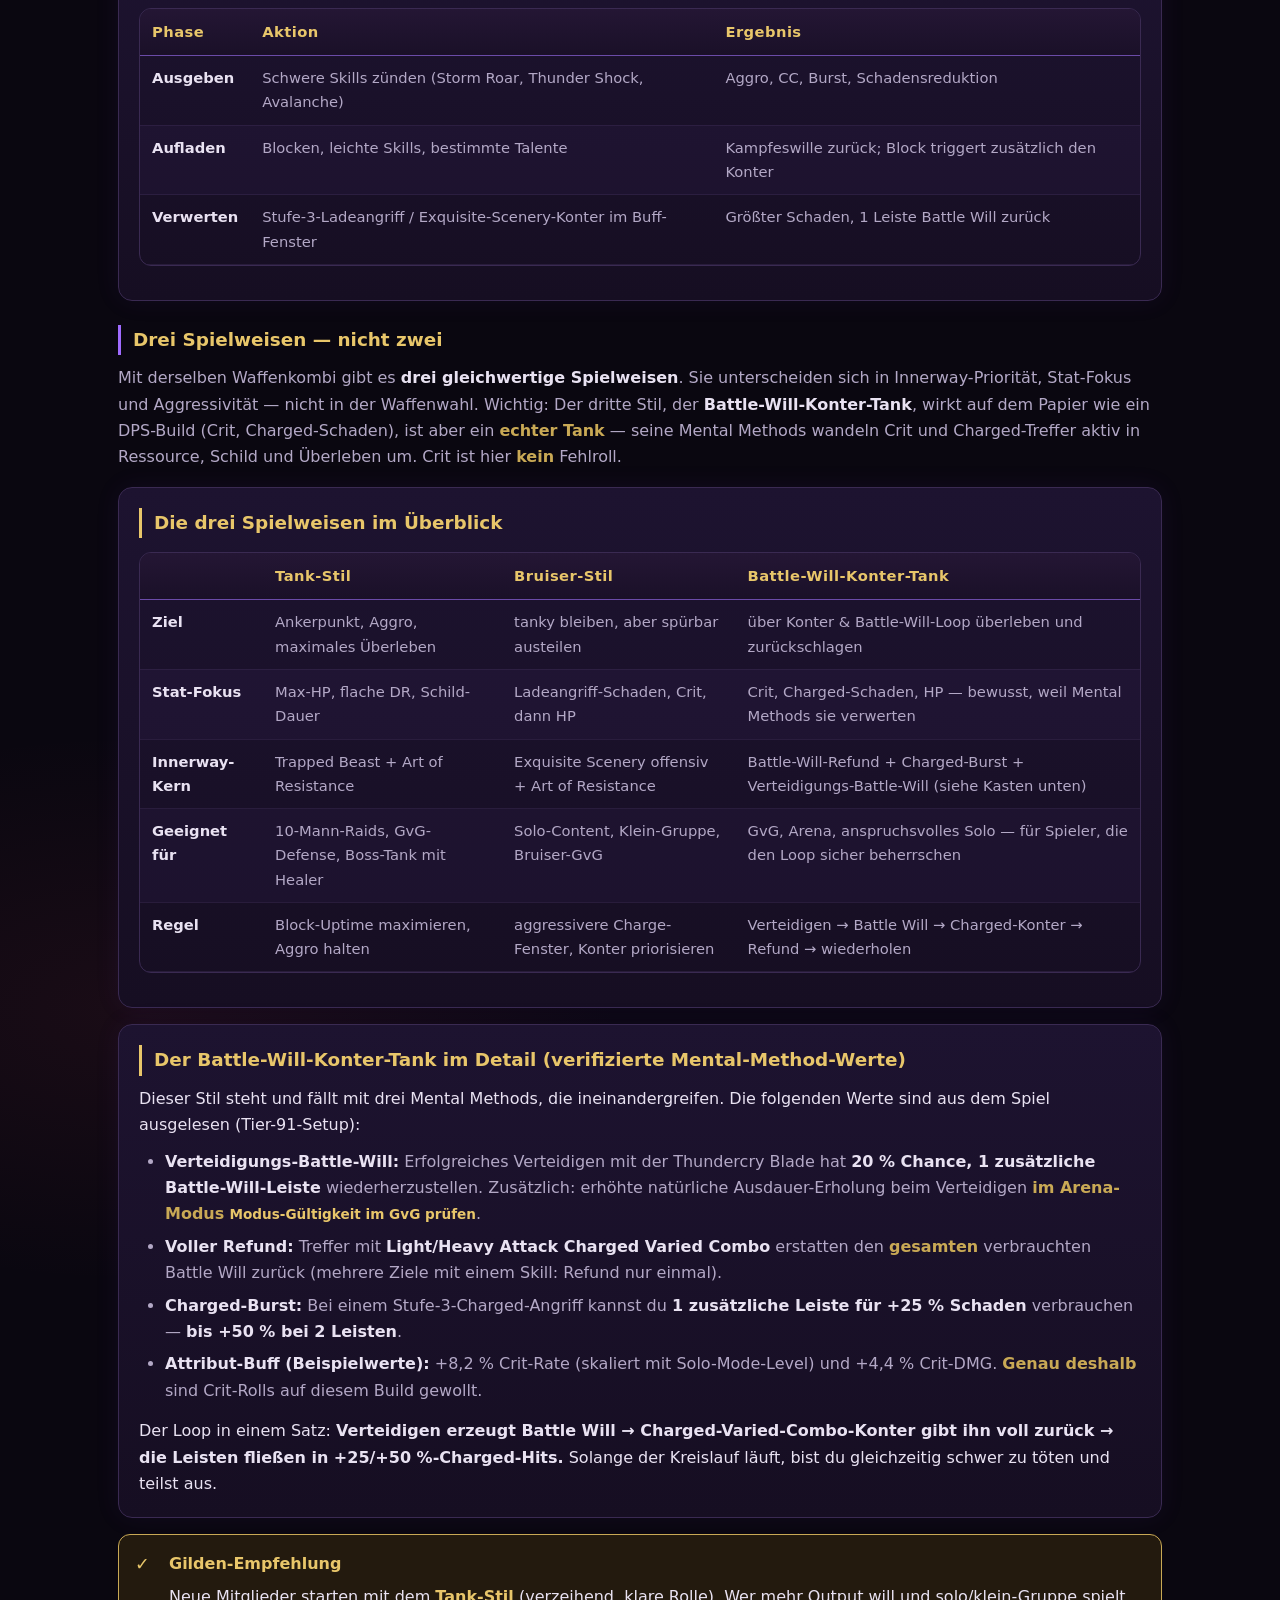
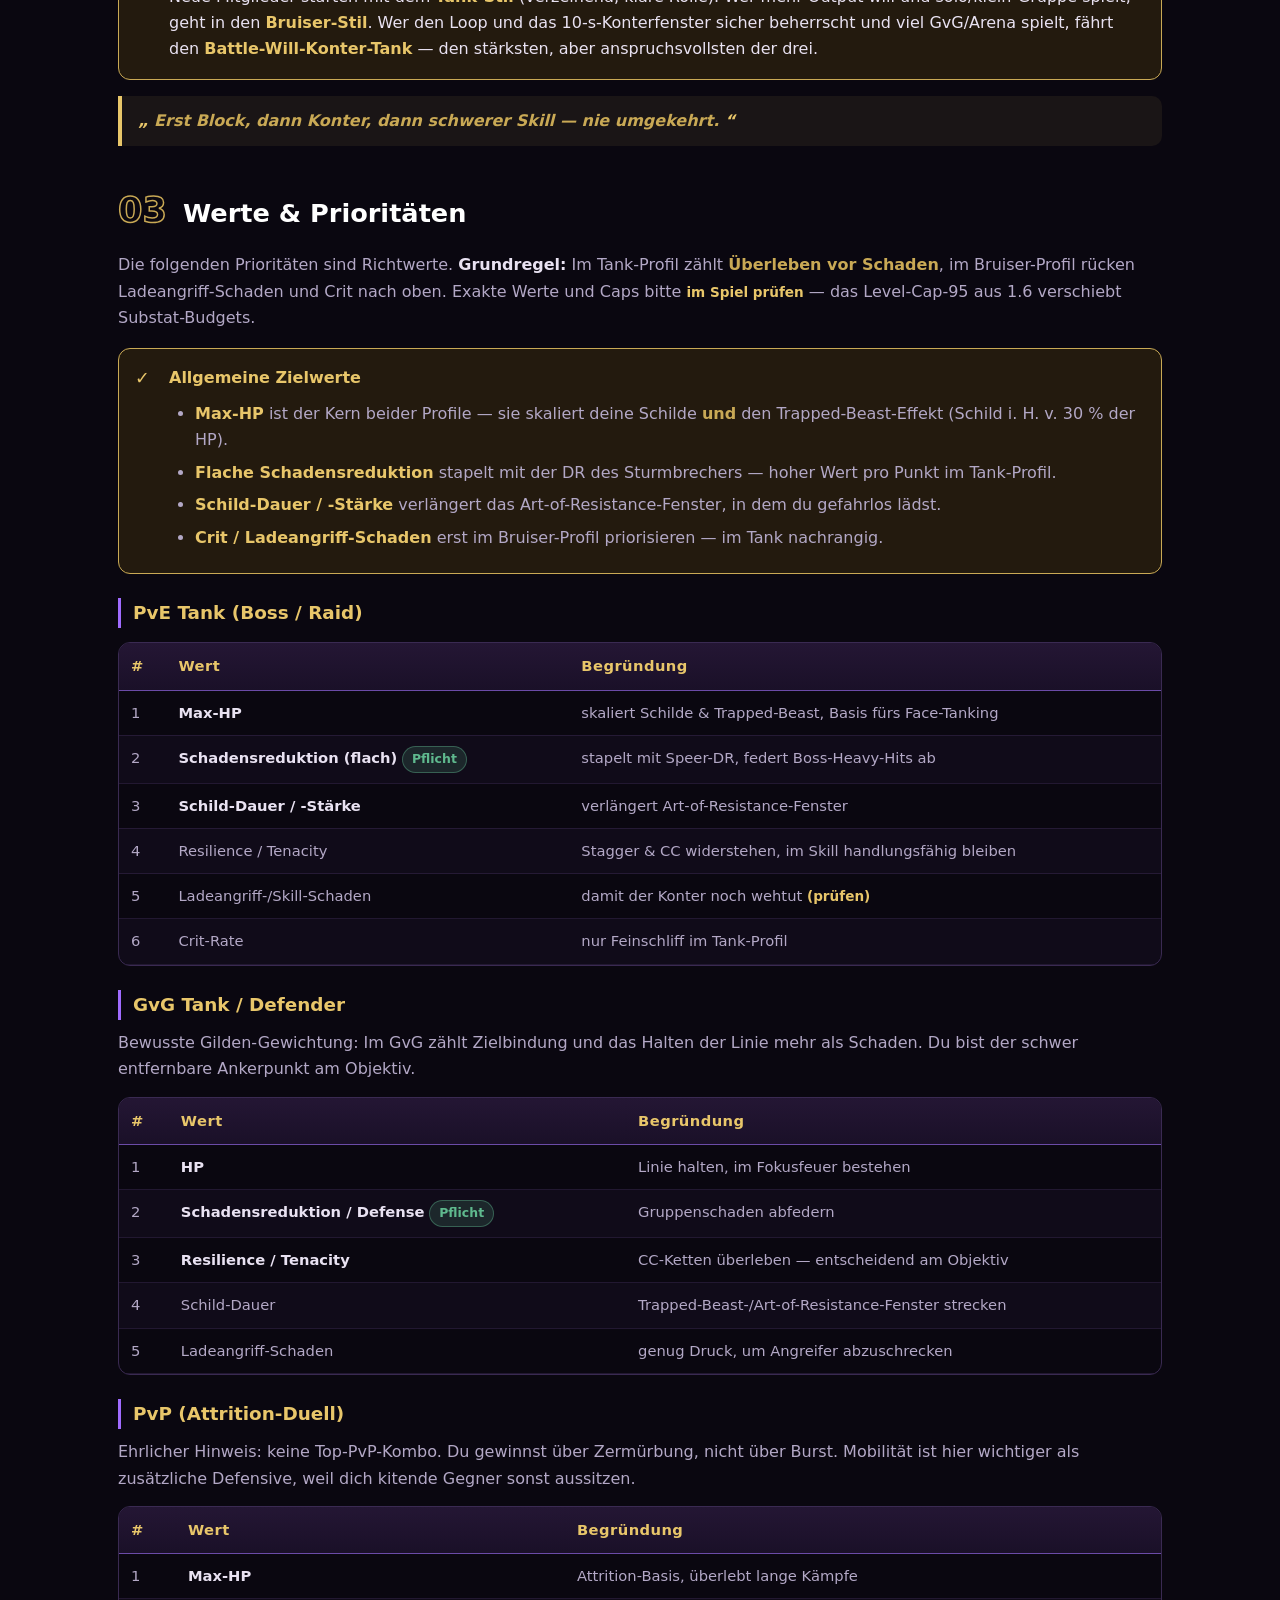
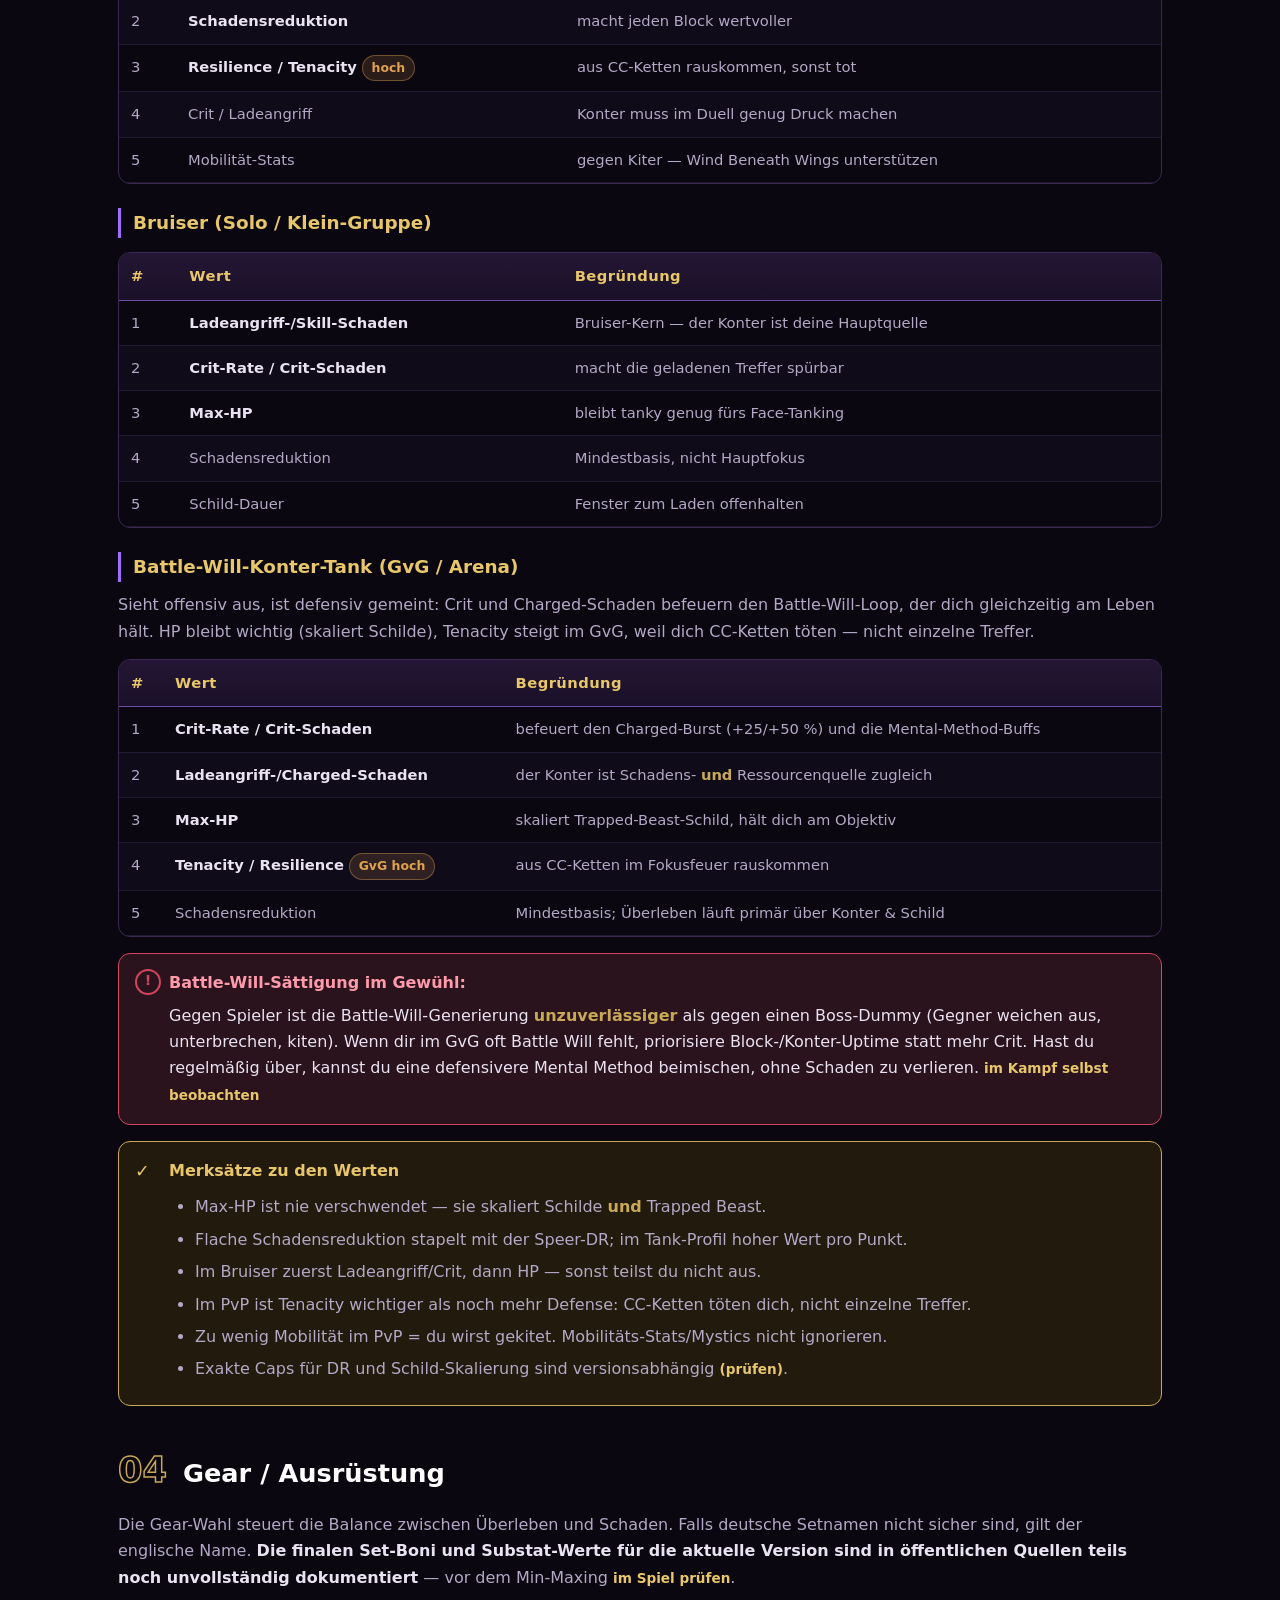
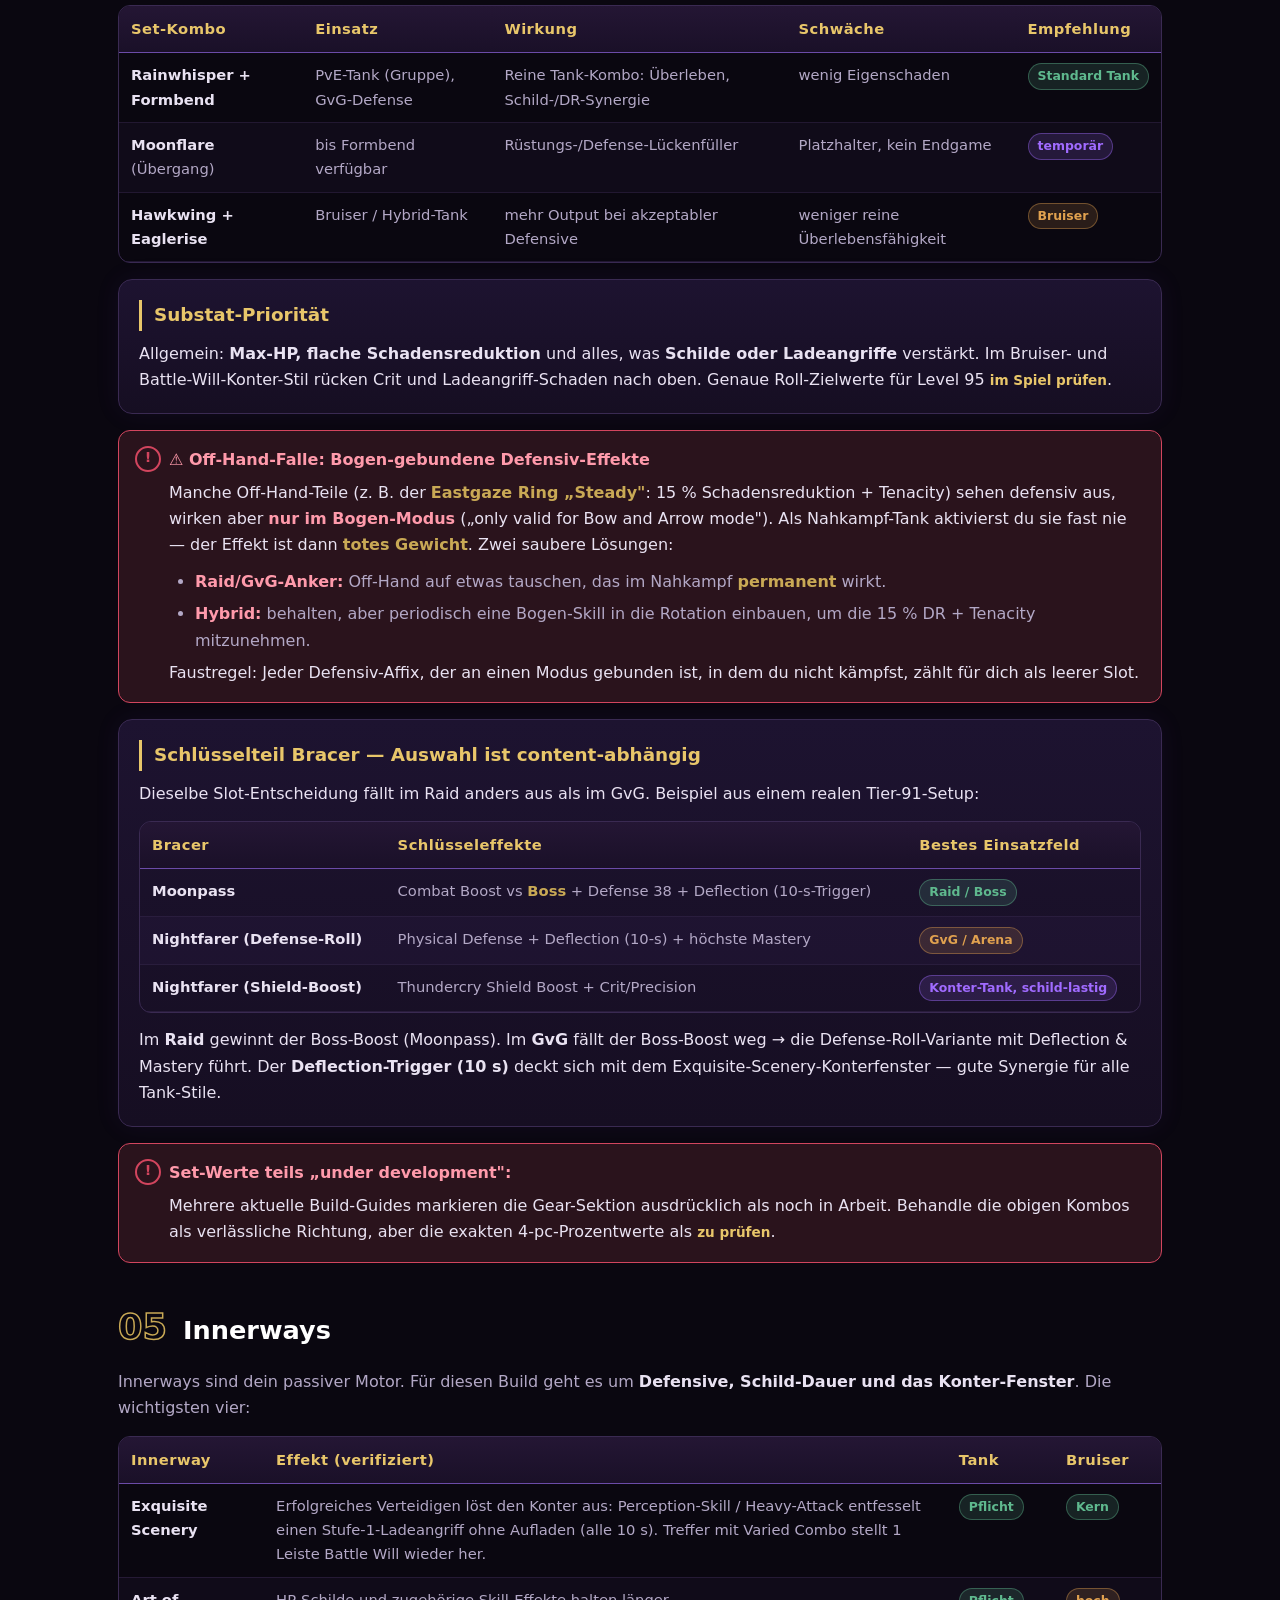
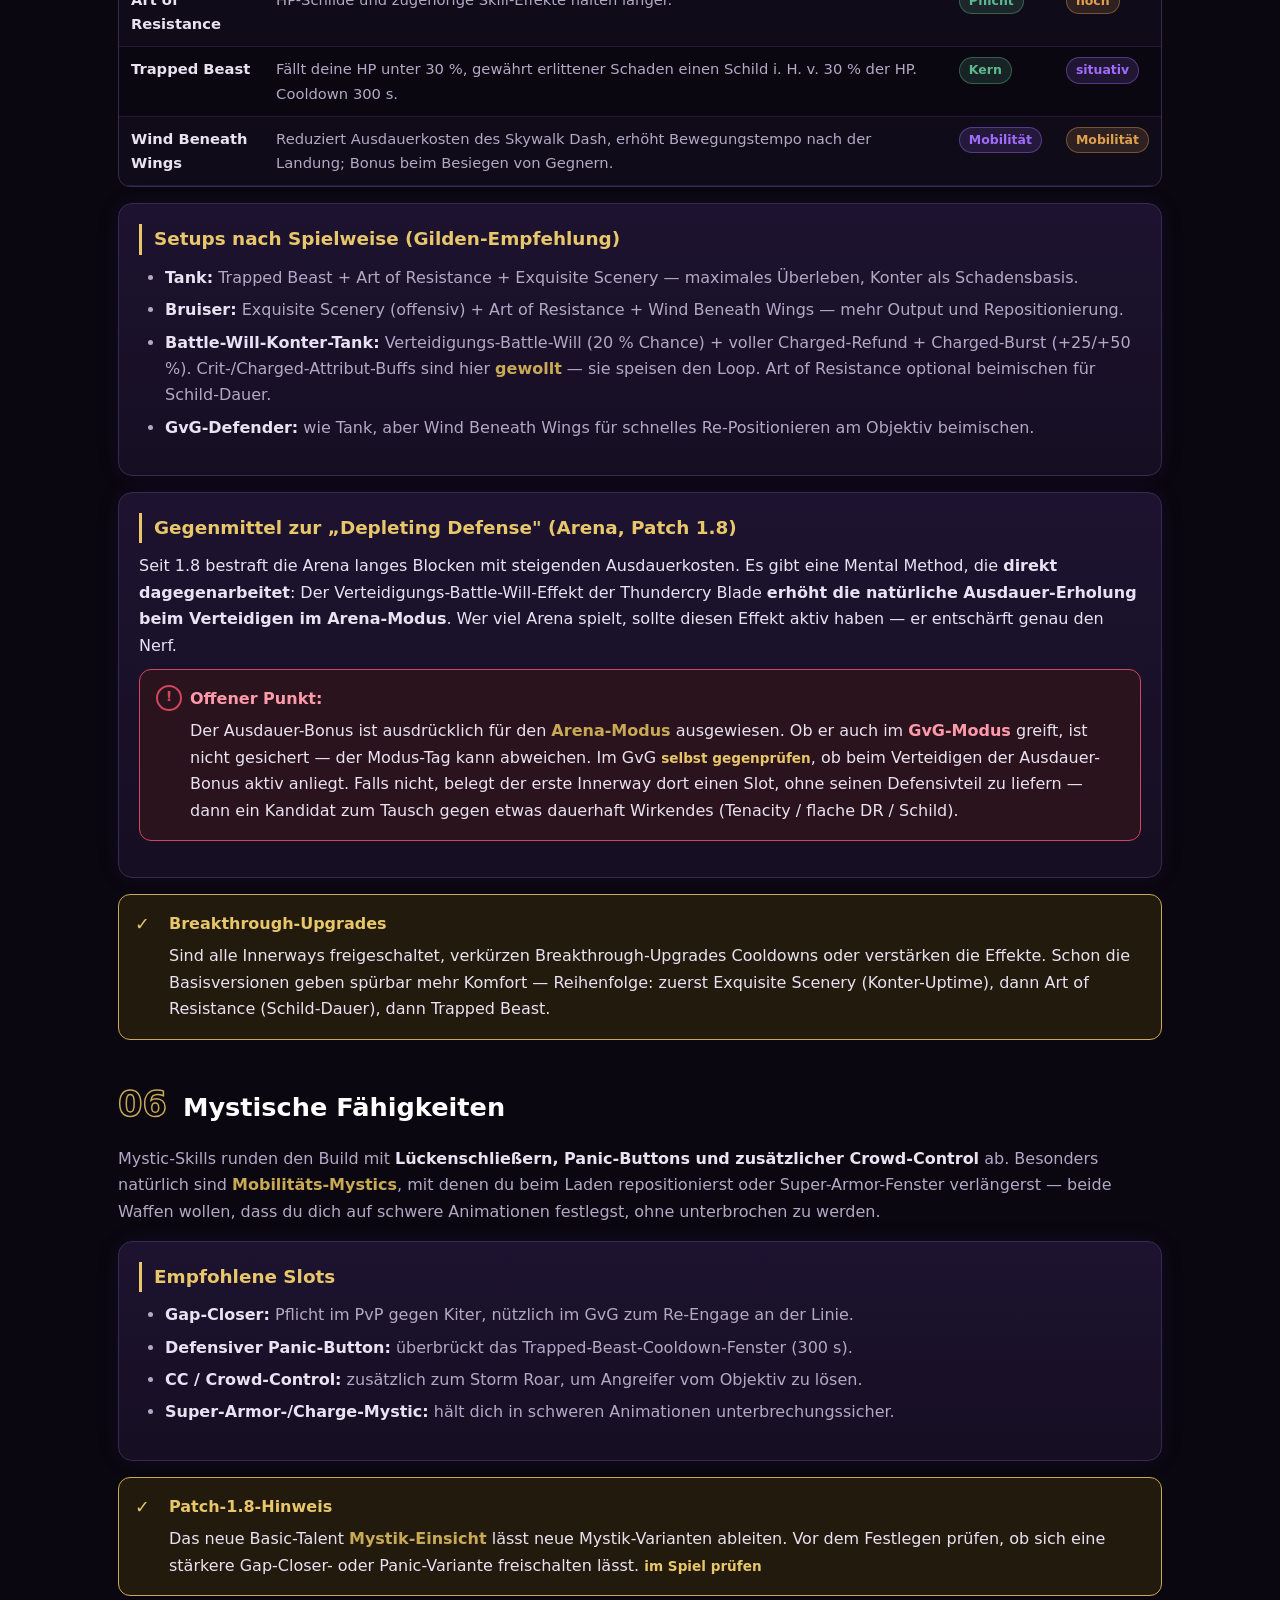
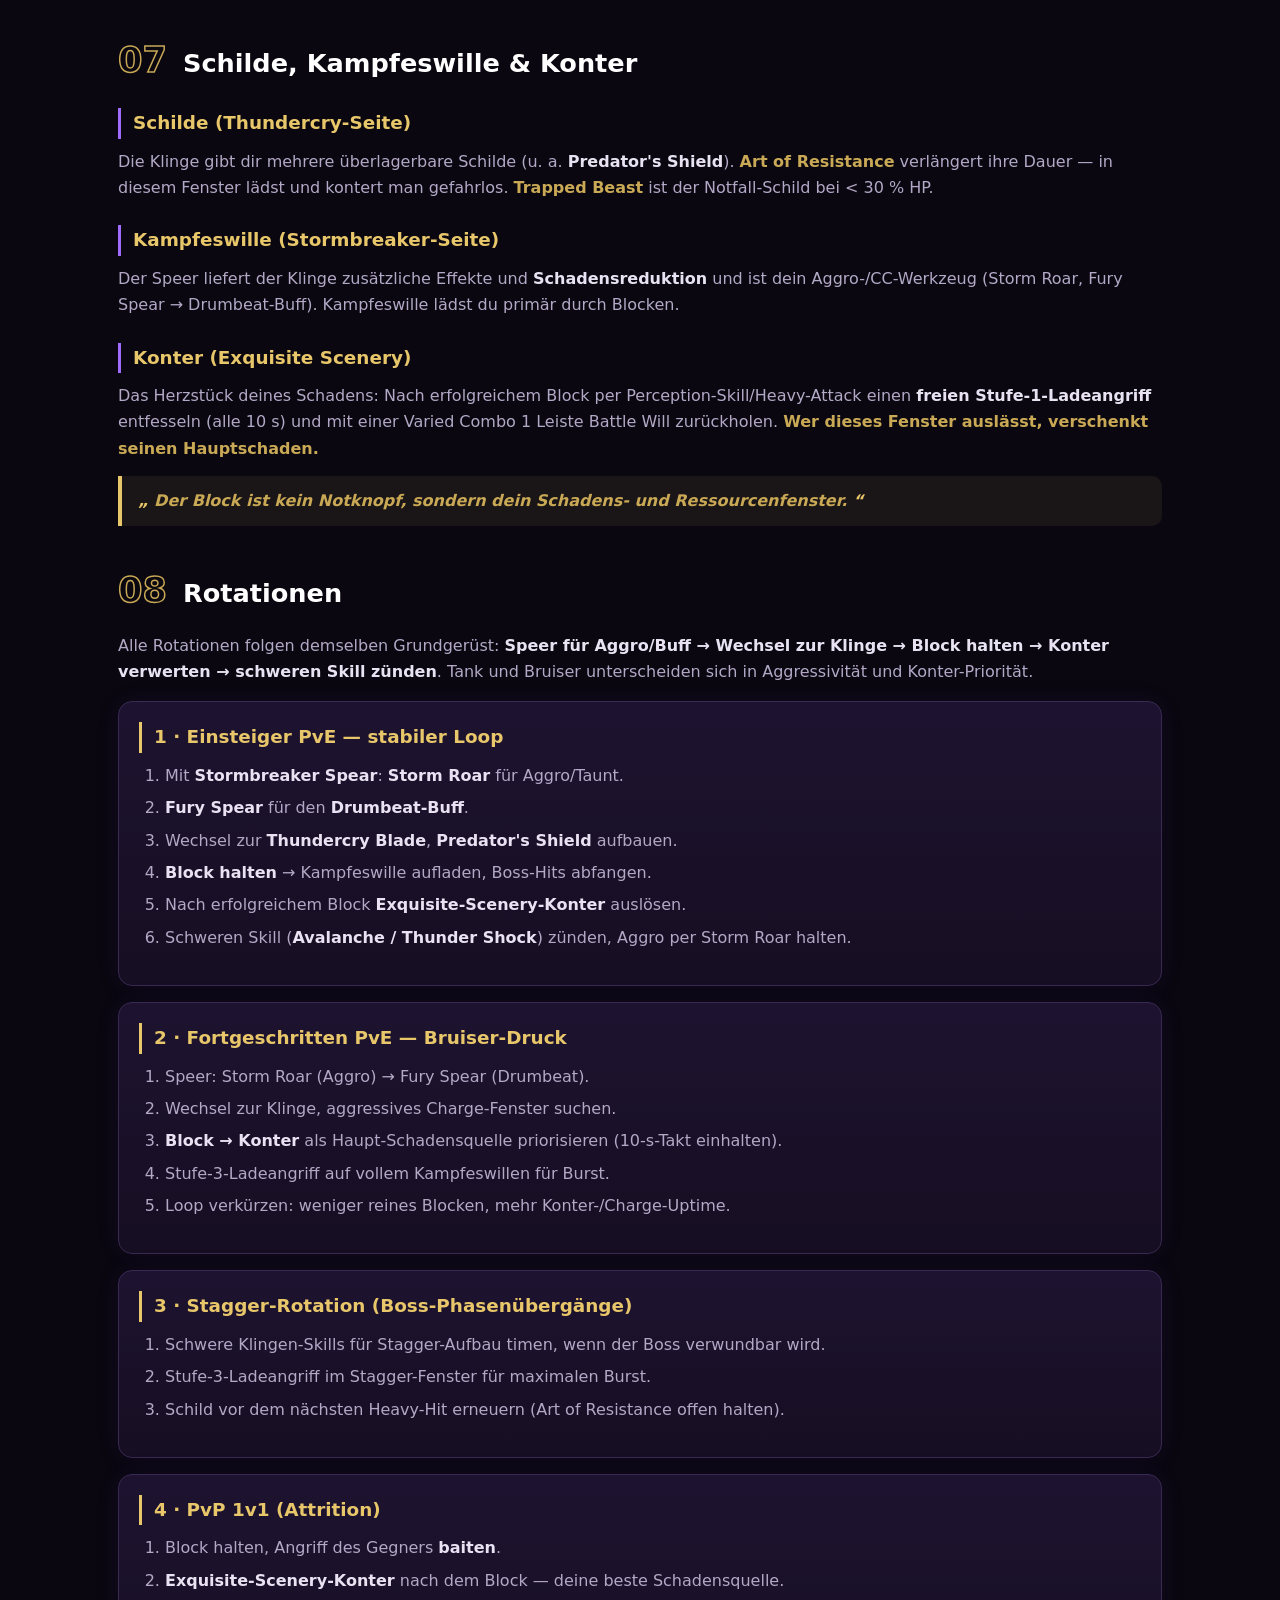
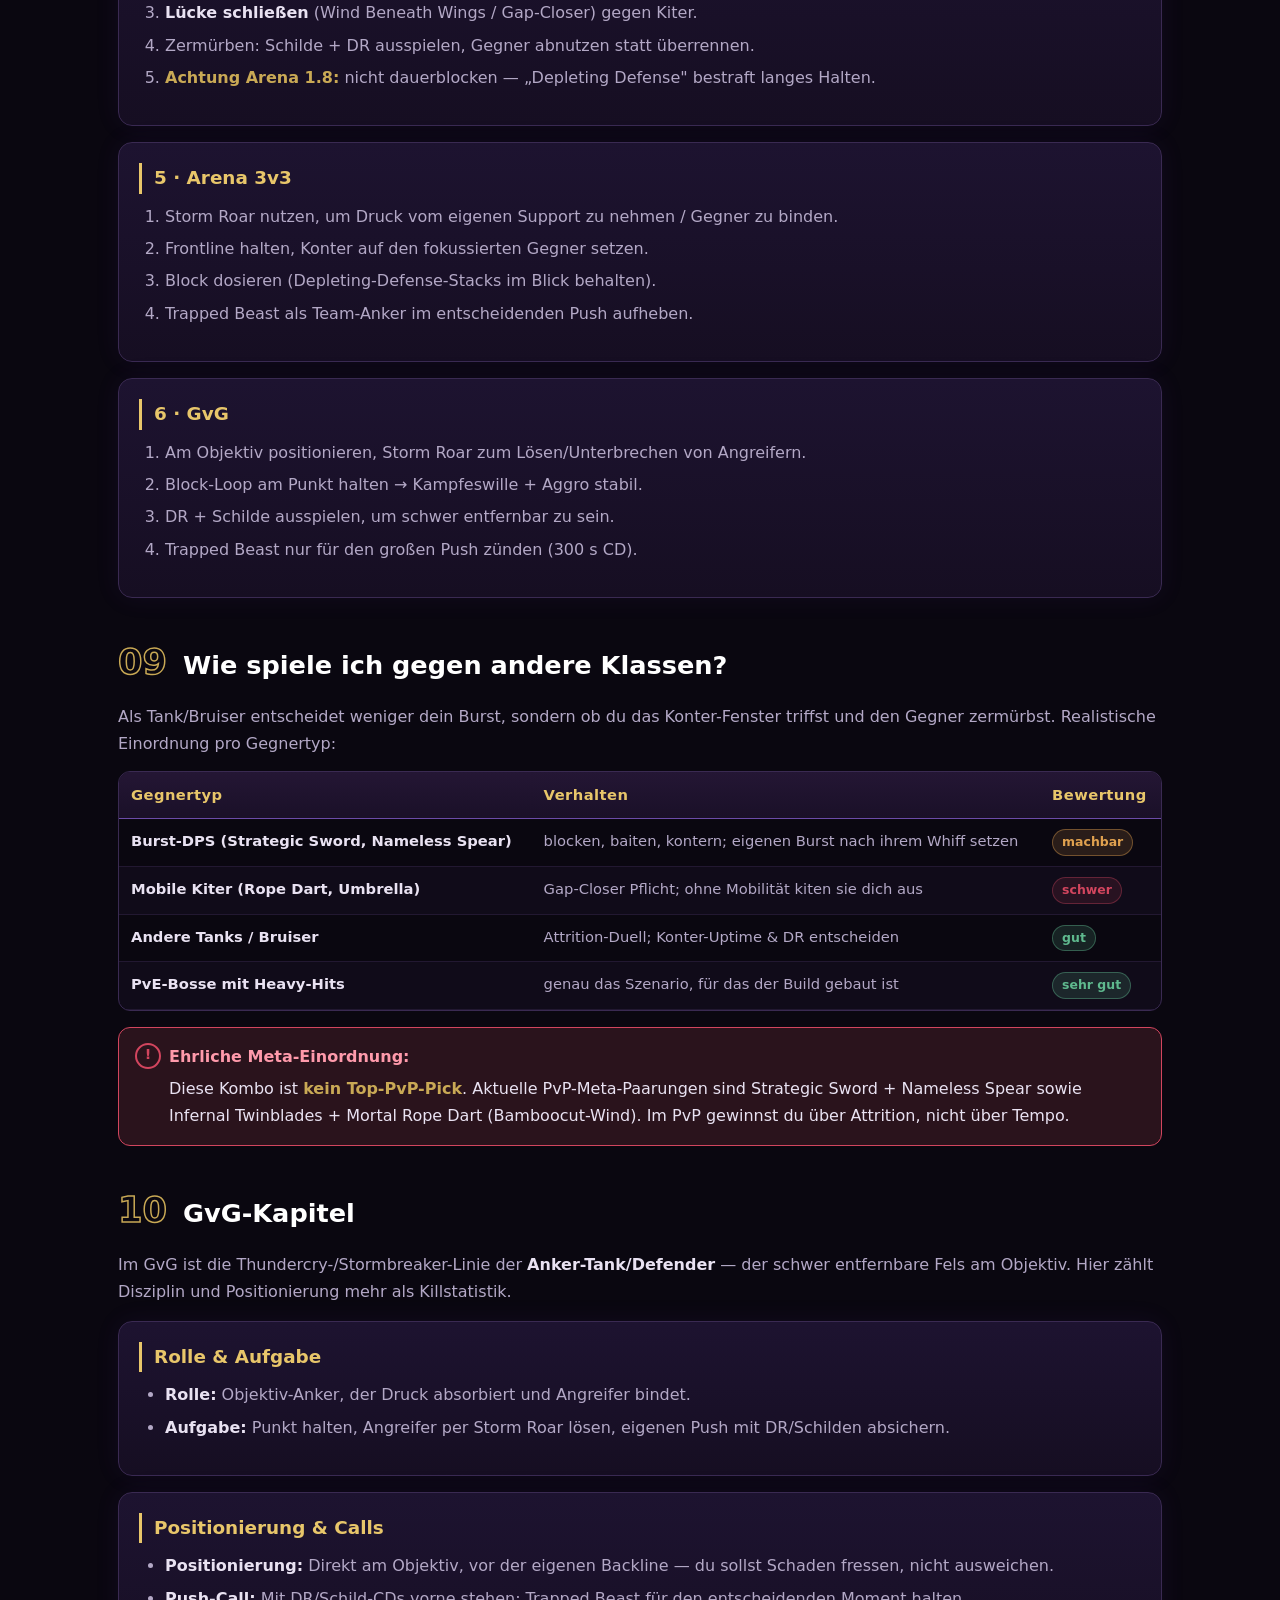
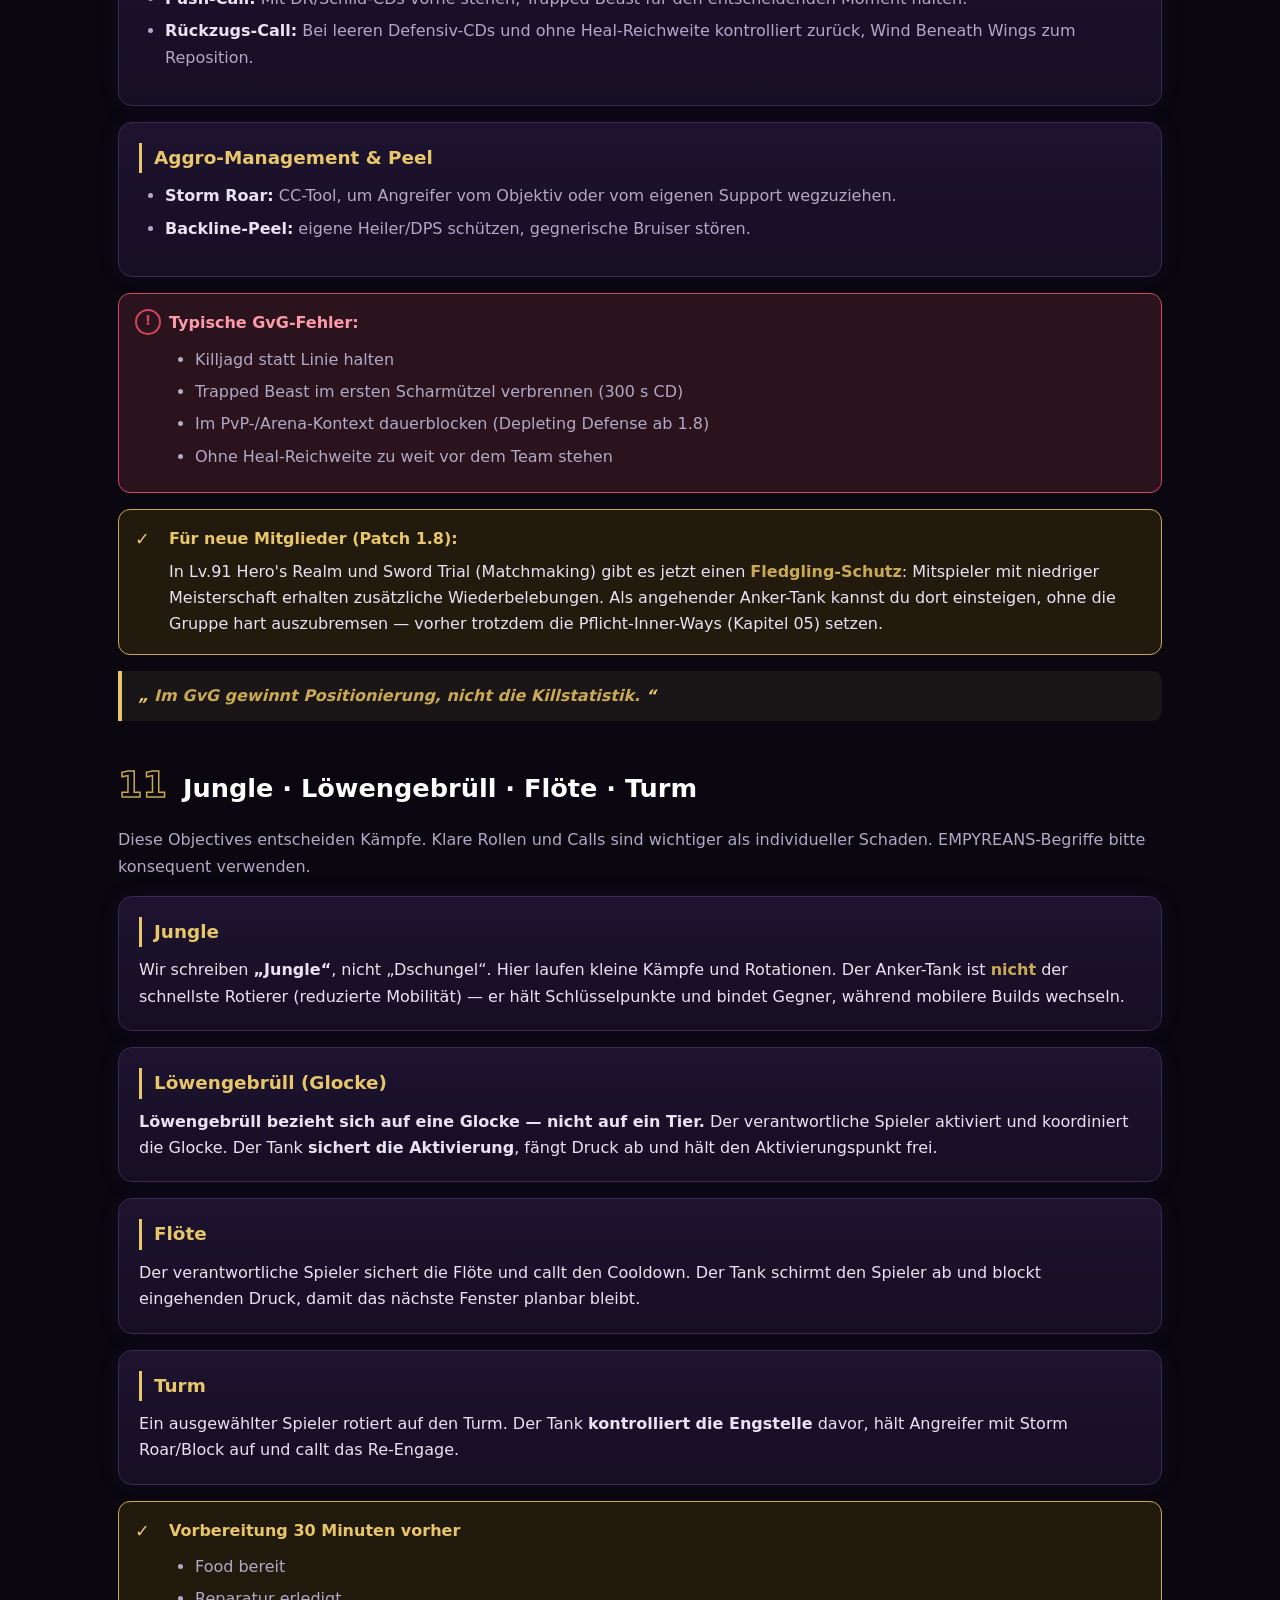
==== commit 9b6dca72: "Add files via upload" ====
--- a/empyreans_guide_v2.html
+++ b/empyreans_guide_v2.html
@@ -446,6 +446,8 @@
       <p style="margin-top:6px">Gegen Spieler ist die Battle-Will-Generierung <em>unzuverlässiger</em> als gegen einen Boss-Dummy (Gegner weichen aus, unterbrechen, kiten). Wenn dir im GvG oft Battle Will fehlt, priorisiere Block-/Konter-Uptime statt mehr Crit. Hast du regelmäßig über, kannst du eine defensivere Mental Method beimischen, ohne Schaden zu verlieren. <span class="check-tag">im Kampf selbst beobachten</span></p>
     </div>
 
+    <div class="checkbox">
+      <strong>Merksätze zu den Werten</strong>
       <ul>
         <li>Max-HP ist nie verschwendet — sie skaliert Schilde <em>und</em> Trapped Beast.</li>
         <li>Flache Schadensreduktion stapelt mit der Speer-DR; im Tank-Profil hoher Wert pro Punkt.</li>
